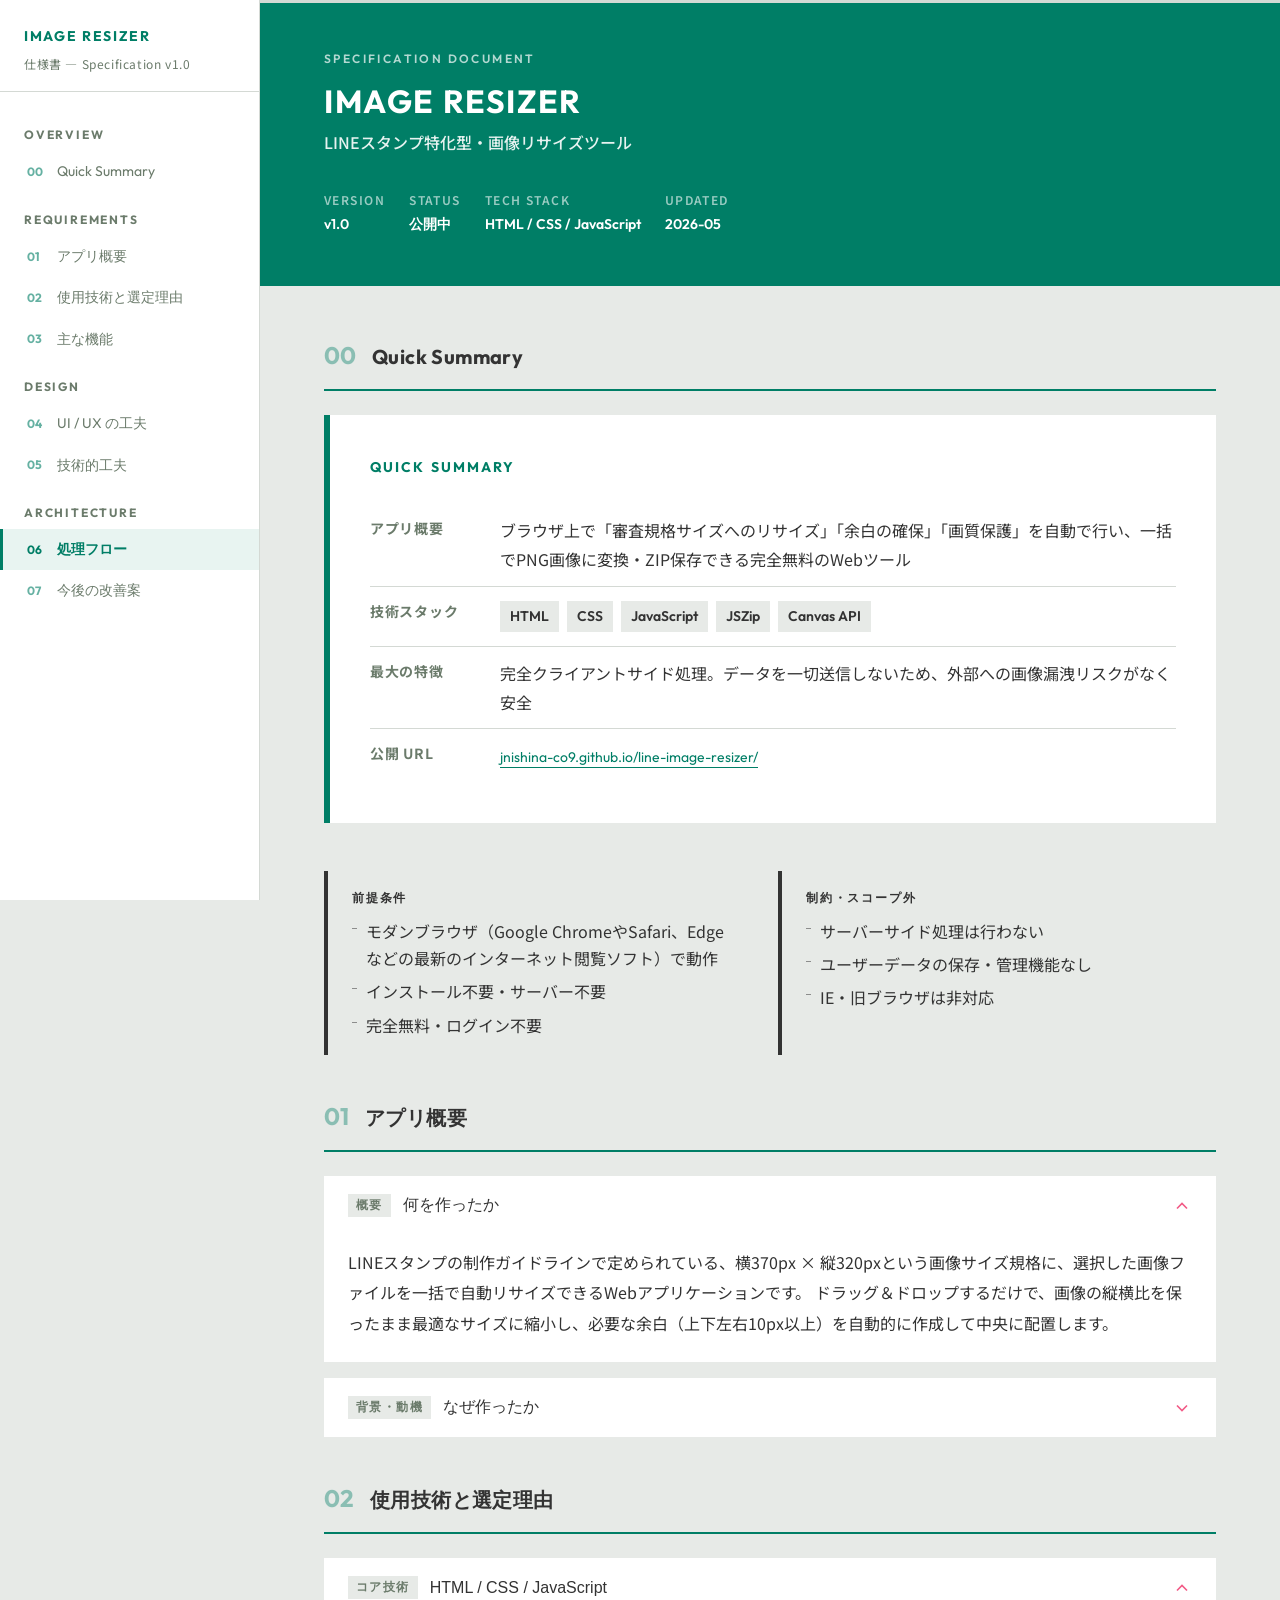
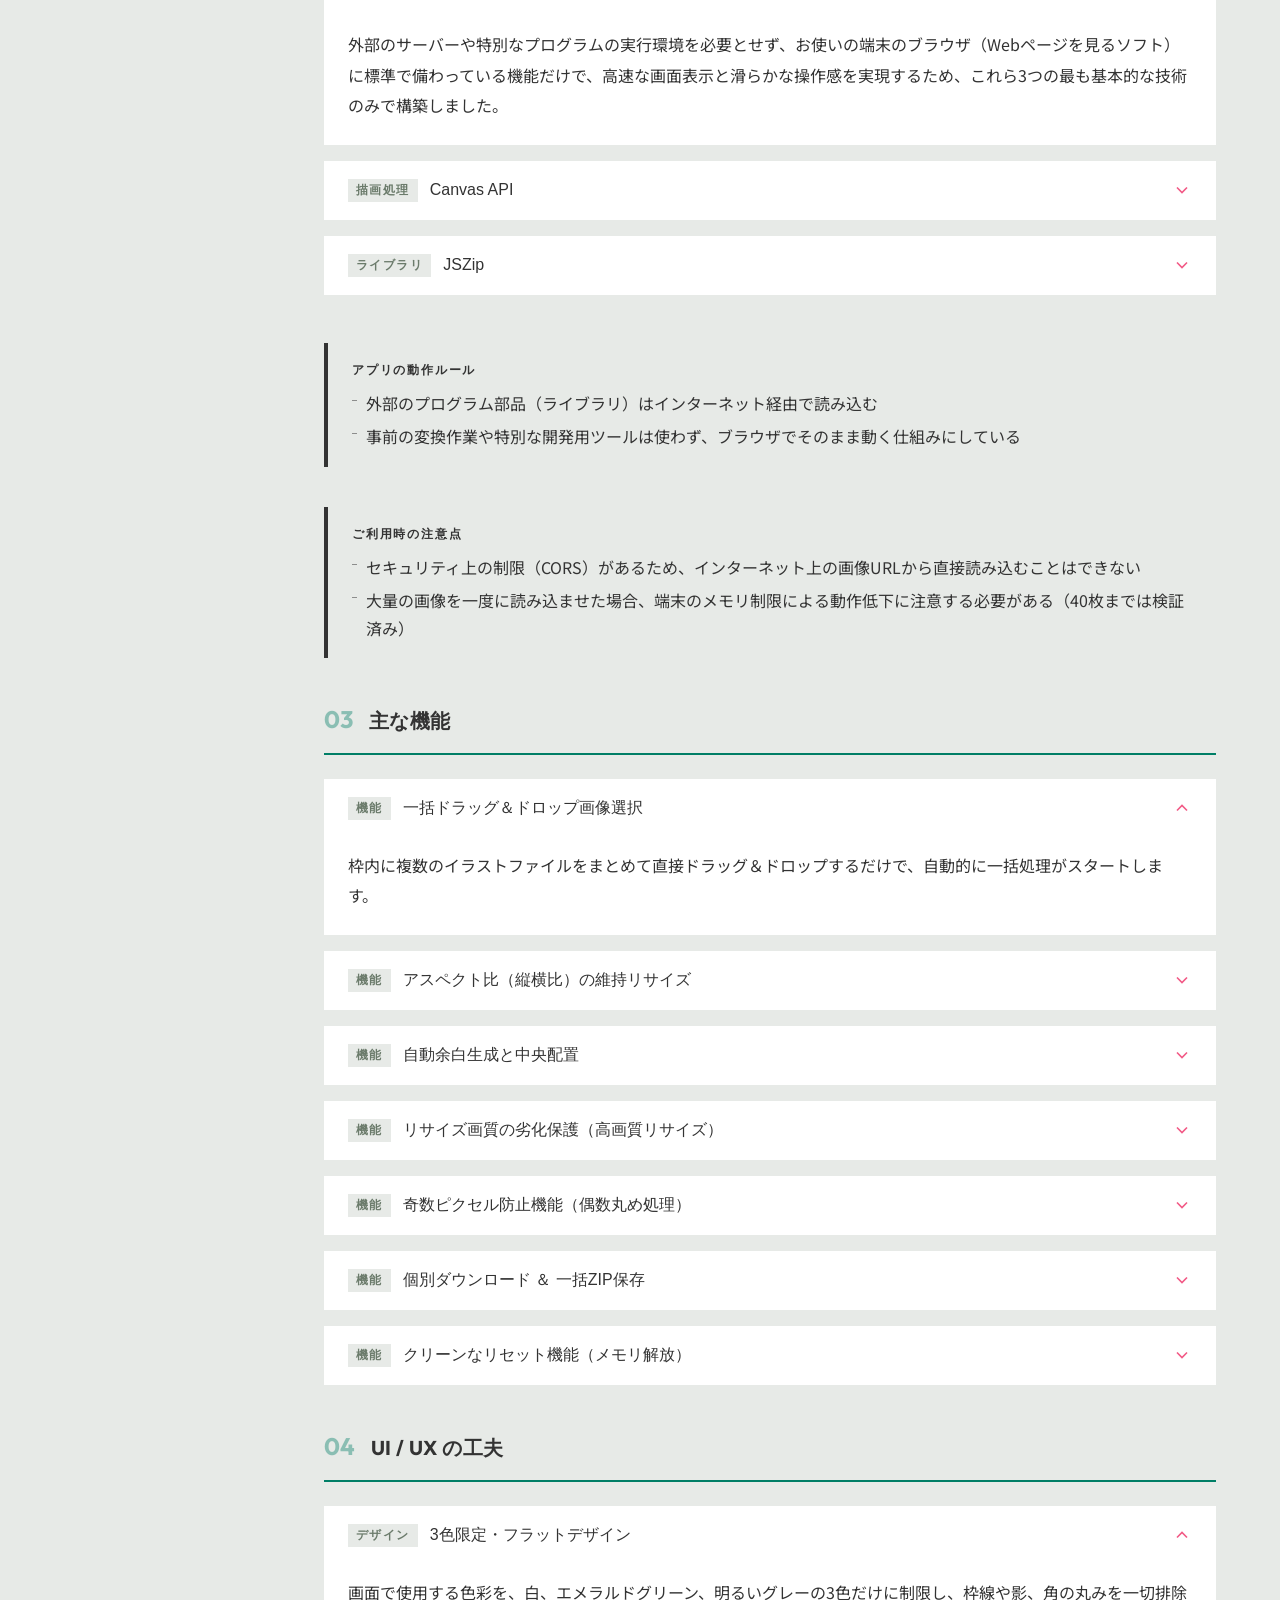
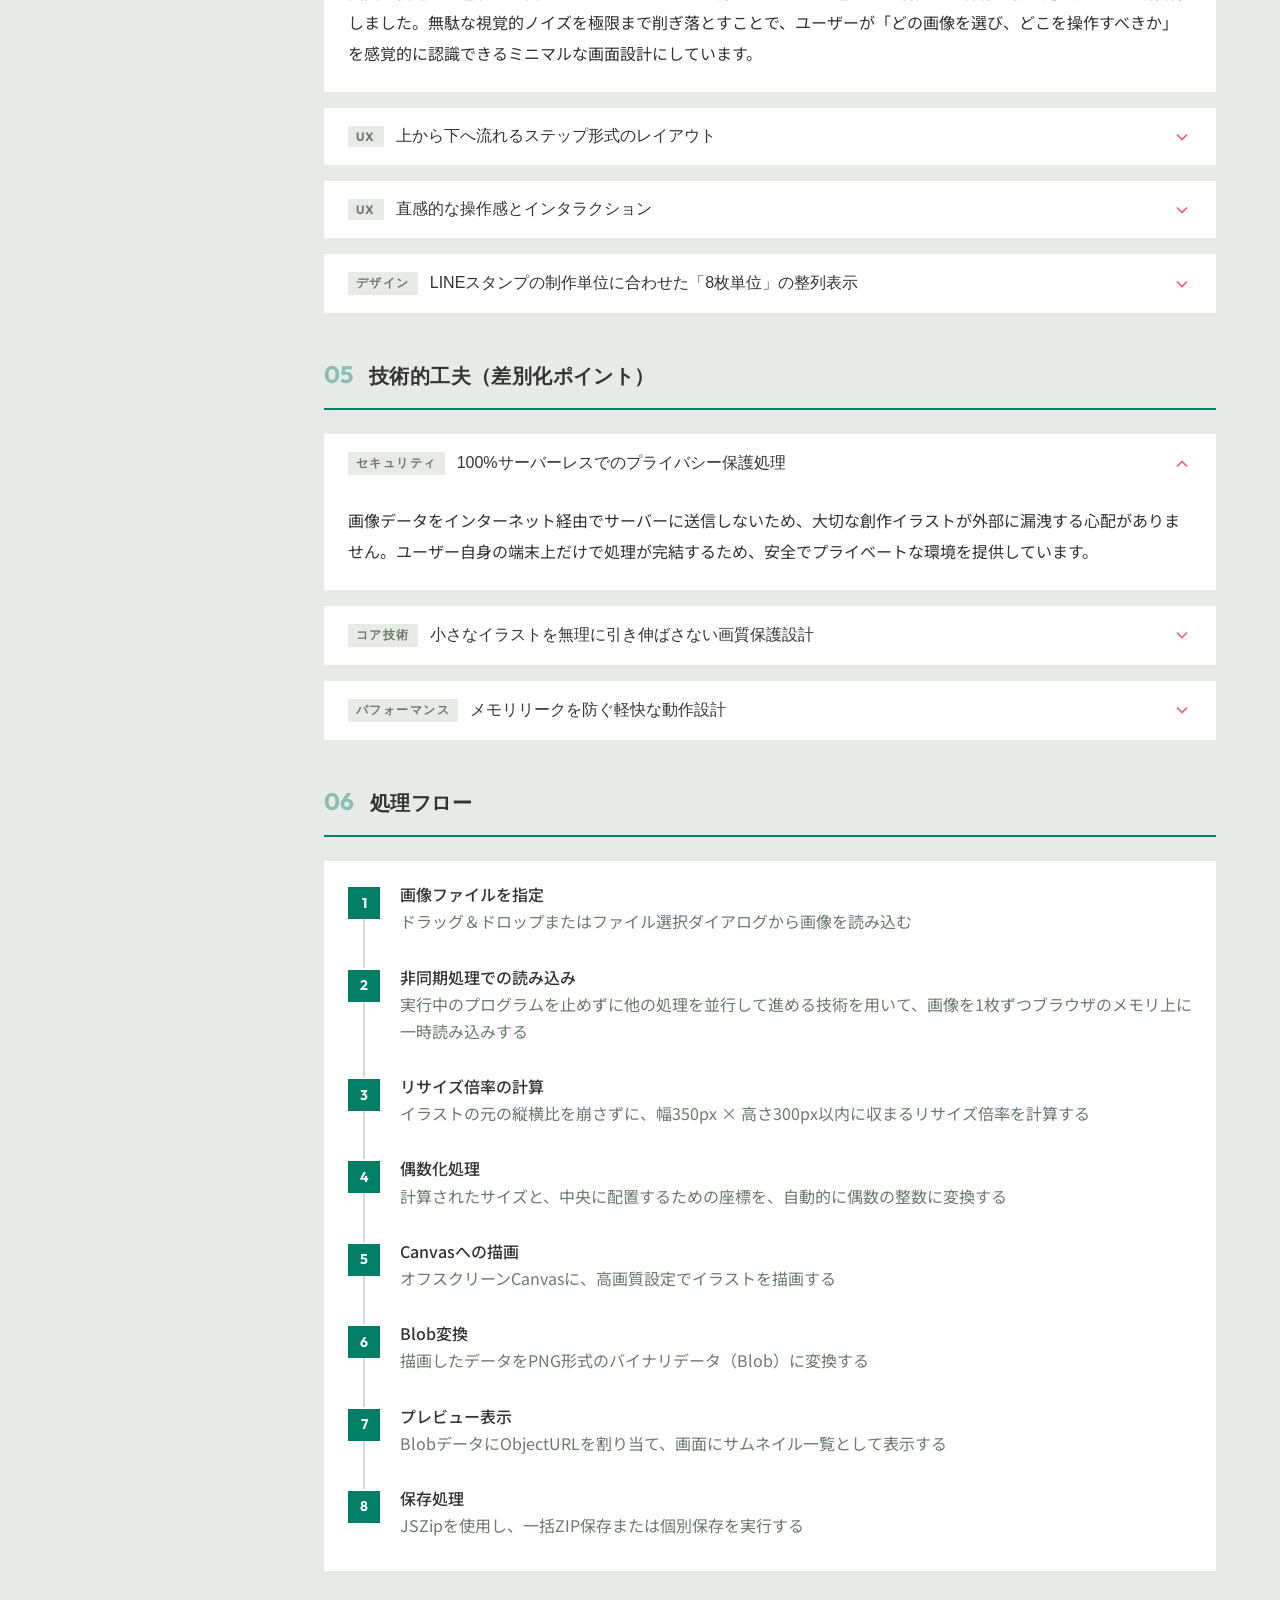
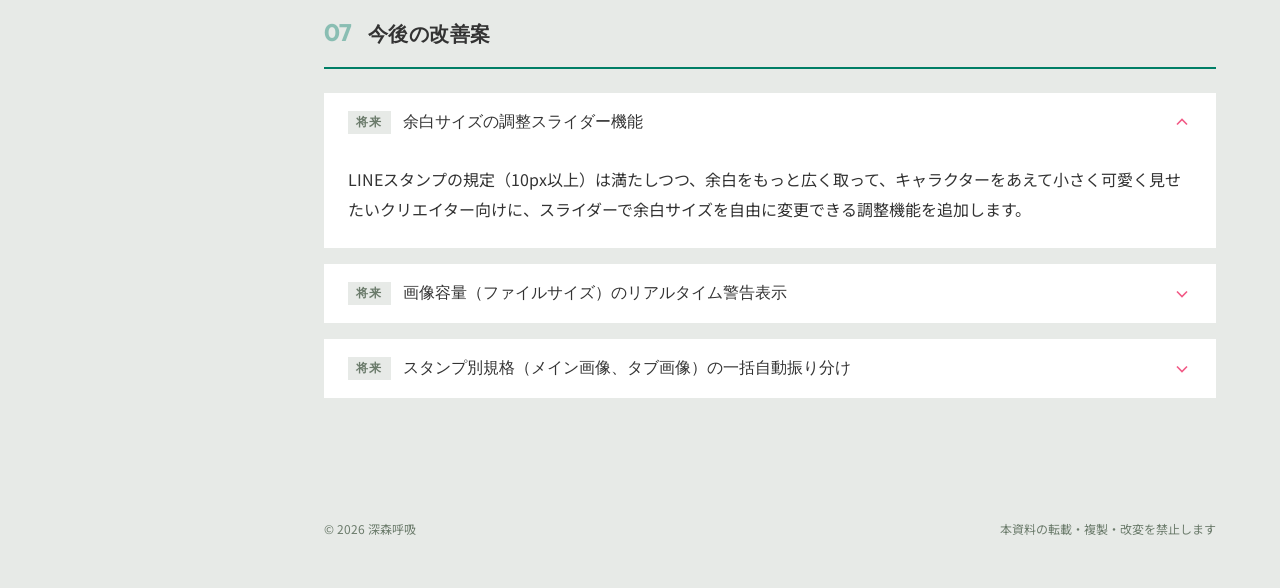
==== spec.html @ 2e07f4ae "spec.htmlを新規作成、.gitignoreを更新済み" ====
<!DOCTYPE html>
<html lang="ja">
<head>
<meta charset="UTF-8">
<meta name="viewport" content="width=device-width, initial-scale=1.0">
<title>IMAGE RESIZER — 仕様書</title>
<link rel="preconnect" href="https://fonts.googleapis.com">
<link rel="preconnect" href="https://fonts.gstatic.com" crossorigin>
<link href="https://fonts.googleapis.com/css2?family=Noto+Sans+JP:wght@400;500;700&family=Outfit:wght@400;600;700&display=swap" rel="stylesheet">
<style>
  /* =============================================
     RESET & BASE
  ============================================= */
  *, *::before, *::after { box-sizing: border-box; margin: 0; padding: 0; }

  :root {
    /* 4色パレット */
    --color-main:         #007E66;   /* メインカラー（ダークグリーン） */
    --color-base:         #FFFFFF;   /* ベースカラー（白） */
    --color-sub:          #E7EAE7;   /* サブカラー（ライトグレーグリーン）※ページ背景にも使用 */
    --color-accent:       #F25A86;   /* アクセントカラー（ピンク）※矢印などの差し色専用 */
    --color-text:         #333333;   /* テキストカラー */

    /* 派生色（4色から計算） */
    --color-text-sub:     #6B7B6B;   /* 補助テキスト */
    --color-border:       #D4D9D4;   /* ボーダー */
    --color-main-light:   #E8F4F1;   /* メインカラーの極薄（ホバー背景） */
    --color-accent-light: #FDEEF4;   /* アクセントカラーの極薄 */

    /* フォント（Google Fonts + システムフォントフォールバック） */
    --font-base:    'Noto Sans JP', 'Segoe UI', 'Hiragino Kaku Gothic ProN', 'Hiragino Sans', 'Yu Gothic', 'Meiryo', sans-serif;
    --font-accent:  'Outfit', 'Segoe UI', -apple-system, sans-serif;

    /* レイアウト */
    --sidebar-width: 260px;
  }

  html { scroll-behavior: smooth; }

  body {
    font-family: var(--font-base);
    font-size: 16px;
    line-height: 1.8;
    color: var(--color-text);
    background: var(--color-sub);
    min-height: 100vh;
  }

  /* =============================================
     LAYOUT SHELL
  ============================================= */
  .layout {
    display: flex;
    min-height: 100vh;
  }

  /* =============================================
     SIDEBAR
  ============================================= */
  .sidebar {
    position: fixed;
    top: 0;
    left: 0;
    width: var(--sidebar-width);
    height: 100vh;
    background: var(--color-base);
    display: flex;
    flex-direction: column;
    overflow: hidden;
    z-index: 100;
    border-right: 1px solid var(--color-border);
  }

  .sidebar__brand {
    padding: 24px 24px 16px;
    border-bottom: 1px solid var(--color-border);
    flex-shrink: 0;
  }

  .sidebar__app-name {
    font-family: var(--font-accent);
    font-size: 14px;
    font-weight: 700;
    letter-spacing: 0.12em;
    color: var(--color-main);
    text-transform: uppercase;
  }

  .sidebar__doc-type {
    font-size: 12px;
    color: var(--color-text-sub);
    letter-spacing: 0.05em;
    margin-top: 4px;
  }

  .sidebar__nav {
    flex: 1;
    overflow-y: auto;
    padding: 16px 0 24px;
  }

  .sidebar__nav::-webkit-scrollbar { width: 4px; }
  .sidebar__nav::-webkit-scrollbar-track { background: transparent; }
  .sidebar__nav::-webkit-scrollbar-thumb { background: var(--color-border); }

  .nav__section-label {
    font-family: var(--font-accent);
    font-size: 12px;
    font-weight: 700;
    letter-spacing: 0.15em;
    color: var(--color-text-sub);
    text-transform: uppercase;
    padding: 16px 24px 6px;
  }

  .nav__item {
    display: flex;
    align-items: center;
    gap: 10px;
    padding: 8px 24px;
    font-family: var(--font-accent);
    font-size: 14px;
    color: var(--color-text-sub);
    text-decoration: none;
    cursor: pointer;
    transition: background 0.15s, color 0.15s;
    border-left: 3px solid transparent;
  }

  .nav__item:hover {
    background: var(--color-sub);
    color: var(--color-text);
  }

  .nav__item.is-active {
    background: var(--color-main-light);
    color: var(--color-main);
    border-left-color: var(--color-main);
    font-weight: 700;
  }

  .nav__item-num {
    font-family: var(--font-accent);
    font-size: 12px;
    font-weight: 700;
    color: var(--color-main);
    opacity: 0.6;
    min-width: 20px;
  }

  .nav__item.is-active .nav__item-num { opacity: 1; }

  /* =============================================
     MAIN CONTENT
  ============================================= */
  .main {
    margin-left: var(--sidebar-width);
    flex: 1;
    min-width: 0;
  }

  /* =============================================
     PAGE HEADER
  ============================================= */
  .page-header {
    background: var(--color-main);
    padding: 48px 64px;
  }

  .page-header__eyebrow {
    font-family: var(--font-accent);
    font-size: 12px;
    font-weight: 600;
    letter-spacing: 0.2em;
    color: rgba(255,255,255,0.7);
    text-transform: uppercase;
    margin-bottom: 12px;
  }

  .page-header__title {
    font-family: var(--font-accent);
    font-size: 32px;
    font-weight: 700;
    color: var(--color-base);
    letter-spacing: 0.05em;
    line-height: 1.2;
  }

  .page-header__subtitle {
    font-size: 16px;
    color: rgba(255,255,255,0.9);
    margin-top: 8px;
    font-weight: 500;
  }

  .page-header__meta {
    display: flex;
    gap: 24px;
    margin-top: 32px;
    flex-wrap: wrap;
  }

  .meta-badge {
    display: flex;
    flex-direction: column;
    gap: 2px;
  }

  .meta-badge__label {
    font-size: 12px;
    letter-spacing: 0.12em;
    color: rgba(255,255,255,0.6);
    text-transform: uppercase;
    font-weight: 600;
  }

  .meta-badge__value {
    font-family: var(--font-accent);
    font-size: 14px;
    color: var(--color-base);
    font-weight: 600;
  }

  /* =============================================
     CONTENT AREA
  ============================================= */
  .content {
    padding: 48px 64px;
  }

  /* =============================================
     APP CARD (Section 0)
  ============================================= */
  .app-card {
    background: var(--color-base);
    padding: 40px;
    margin-bottom: 48px;
    border-left: 6px solid var(--color-main);
  }

  .app-card__title {
    font-family: var(--font-accent);
    font-size: 14px;
    font-weight: 700;
    letter-spacing: 0.15em;
    color: var(--color-main);
    text-transform: uppercase;
    margin-bottom: 24px;
  }

  .app-card__table {
    width: 100%;
    border-collapse: collapse;
  }

  .app-card__table tr {
    border-bottom: 1px solid var(--color-border);
  }

  .app-card__table tr:last-child { border-bottom: none; }

  .app-card__table th {
    font-size: 14px;
    font-weight: 700;
    color: var(--color-text-sub);
    letter-spacing: 0.05em;
    padding: 12px 16px 12px 0;
    text-align: left;
    white-space: nowrap;
    width: 130px;
    vertical-align: top;
  }

  .app-card__table td {
    font-size: 16px;
    color: var(--color-text);
    padding: 12px 0;
    vertical-align: top;
  }

  .tech-tag {
    display: inline-block;
    background: var(--color-sub);
    color: var(--color-text);
    font-size: 14px;
    padding: 3px 10px;
    font-family: var(--font-accent);
    font-weight: 600;
    margin: 2px 4px 2px 0;
  }

  .url-link {
    font-family: var(--font-accent);
    font-size: 14px;
    color: var(--color-main);
    text-decoration: none;
    border-bottom: 1px solid var(--color-main);
    padding-bottom: 1px;
  }

  /* =============================================
     SECTION
  ============================================= */
  .spec-section {
    margin-bottom: 40px;
    scroll-margin-top: 24px;
  }

  .section-header {
    display: flex;
    align-items: baseline;
    gap: 16px;
    margin-bottom: 24px;
    padding-bottom: 12px;
    border-bottom: 2px solid var(--color-main);
  }

  .section-num {
    font-family: var(--font-accent);
    font-size: 24px;
    font-weight: 700;
    color: var(--color-main);
    opacity: 0.4;
  }

  .section-title {
    font-family: var(--font-accent);
    font-size: 20px;
    font-weight: 700;
    color: var(--color-text);
    letter-spacing: 0.02em;
  }

  .section-body {
    display: flex;
    flex-direction: column;
    gap: 16px;
  }

  /* =============================================
     ACCORDION
  ============================================= */
  .accordion {
    background: var(--color-base);
    overflow: hidden;
  }

  .accordion__trigger {
    width: 100%;
    display: flex;
    align-items: center;
    justify-content: space-between;
    padding: 18px 24px;
    background: none;
    border: none;
    cursor: pointer;
    text-align: left;
    gap: 12px;
    transition: background 0.15s;
  }

  .accordion__trigger:hover { background: var(--color-main-light); }

  .accordion__trigger-left {
    display: flex;
    align-items: center;
    gap: 12px;
  }

  .accordion__tag {
    font-family: var(--font-accent);
    font-size: 12px;
    font-weight: 700;
    letter-spacing: 0.12em;
    text-transform: uppercase;
    padding: 3px 8px;
    white-space: nowrap;
    background: var(--color-sub);
    color: var(--color-text-sub);
  }

  .accordion__title {
    font-size: 16px;
    font-weight: 500;
    color: var(--color-text);
  }

  .accordion__icon {
    width: 20px;
    height: 20px;
    flex-shrink: 0;
    color: var(--color-accent);
    transition: transform 0.25s ease;
  }

  .accordion.is-open .accordion__icon { transform: rotate(180deg); }

  .accordion__body {
    display: none;
    padding: 12px 24px 24px;
    animation: fadeIn 0.2s ease;
  }

  .accordion.is-open .accordion__body { display: block; }

  @keyframes fadeIn {
    from { opacity: 0; transform: translateY(-4px); }
    to   { opacity: 1; transform: translateY(0); }
  }

  .accordion__body p {
    font-size: 16px;
    line-height: 1.9;
    color: var(--color-text);
    margin-bottom: 12px;
  }

  .accordion__body p:last-child { margin-bottom: 0; }

  /* =============================================
     SPEC BLOCKS (前提・制約・決定理由)
  ============================================= */
  .block-grid {
    display: grid;
    grid-template-columns: 1fr 1fr;
    gap: 16px;
  }

  .spec-block {
    padding: 16px 24px;
    background: transparent;
    border-left: 4px solid var(--color-text);
  }

  /* アコーディオンの直後に配置される縦線ブロックに上部余白を追加 */
  .accordion + .spec-block,
  .accordion + .block-grid {
    margin-top: 32px;
  }

  .spec-block__label {
    font-family: var(--font-accent);
    font-size: 12px;
    font-weight: 700;
    letter-spacing: 0.15em;
    text-transform: uppercase;
    margin-bottom: 10px;
    color: var(--color-text);
  }

  .spec-block ul {
    list-style: none;
    display: flex;
    flex-direction: column;
    gap: 6px;
  }

  .spec-block li {
    font-size: 16px;
    line-height: 1.7;
    color: var(--color-text);
    padding-left: 14px;
    position: relative;
  }

  .spec-block li::before {
    content: '';
    position: absolute;
    left: 0;
    top: 10px;
    width: 5px;
    height: 1px;
    background: currentColor;
    opacity: 0.5;
  }

  /* =============================================
     FLOW DIAGRAM
  ============================================= */
  .flow {
    display: flex;
    flex-direction: column;
    gap: 0;
    background: var(--color-base);
    padding: 24px 24px 32px;
  }

  .flow-step {
    display: flex;
    align-items: flex-start;
    gap: 20px;
  }

  .flow-step__left {
    display: flex;
    flex-direction: column;
    align-items: center;
    flex-shrink: 0;
    align-self: stretch;
  }

  .flow-step__num {
    width: 32px;
    height: 32px;
    background: var(--color-main);
    color: var(--color-base);
    font-family: var(--font-accent);
    font-size: 14px;
    font-weight: 700;
    display: flex;
    align-items: center;
    justify-content: center;
    flex-shrink: 0;
    margin-top: 2px;
  }

  .flow-step__line {
    width: 2px;
    flex: 1;
    min-height: 32px;
    background: var(--color-border);
    margin: 0 auto;
  }

  .flow-step:last-child .flow-step__line { display: none; }

  .flow-step__content {
    padding-top: 0;
    padding-bottom: 32px;
  }

  .flow-step:last-child .flow-step__content { padding-bottom: 0; }

  .flow-step__title {
    font-size: 16px;
    font-weight: 500;
    color: var(--color-text);
    margin-bottom: 4px;
    line-height: 1.2;
  }

  .flow-step__desc {
    font-size: 16px;
    color: var(--color-text-sub);
    line-height: 1.7;
  }

  /* =============================================
     PAGE FOOTER
  ============================================= */
  .page-footer {
    padding: 32px 64px 48px;
    display: flex;
    justify-content: space-between;
    align-items: center;
    font-size: 12px;
    color: var(--color-text-sub);
  }

  /* =============================================
     PROGRESS BAR
  ============================================= */
  .reading-progress {
    position: fixed;
    top: 0;
    left: var(--sidebar-width);
    right: 0;
    height: 3px;
    background: var(--color-border);
    z-index: 200;
  }

  .reading-progress__bar {
    height: 100%;
    background: var(--color-main);
    width: 0%;
    transition: width 0.1s linear;
  }

  /* =============================================
     RESPONSIVE — デスクトップファースト 4段階
  ============================================= */

  /* XL: 大画面（1440px 以上） */
  @media (min-width: 1440px) {
    :root { --sidebar-width: 280px; }
    .content { padding: 56px 80px; }
    .page-header { padding: 56px 80px; }
    .page-footer { padding: 24px 80px; }
  }

  /* M: タブレット（768–1023px） */
  @media (max-width: 1023px) {
    :root { --sidebar-width: 220px; }
    .content { padding: 32px 40px; }
    .page-header { padding: 40px; }
    .page-footer { padding: 20px 40px; }
    .block-grid { grid-template-columns: 1fr; }
  }

  /* S: スマホ（767px 以下） */
  @media (max-width: 767px) {
    .sidebar {
      transform: translateX(-100%);
      transition: transform 0.3s ease;
    }
    .sidebar.is-open { transform: translateX(0); }

    .main { margin-left: 0; }
    .page-footer {
      padding: 16px 20px 24px;
      flex-direction: column;
      gap: 4px;
      text-align: center;
      font-size: 11px;
    }
    .reading-progress { left: 0; }
    .page-header { padding: 56px 20px 32px; }
    .page-header__title { font-size: 24px; }
    .section-title { font-size: 16px; }
    .section-num { font-size: 18px; }
    .accordion__title, .flow-step__title { font-size: 14px; }
    .accordion__body p, .spec-block li, .flow-step__desc, .app-card__table td { font-size: 14px; }
    .nav__item, .app-card__table th, .meta-badge__value, .tech-tag, .url-link, .flow-step__num { font-size: 13px; }
    .sidebar__doc-type, .nav__section-label, .nav__item-num, .meta-badge__label, .accordion__tag, .spec-block__label { font-size: 11px; }
    .content { padding: 24px 20px; }
    .block-grid { grid-template-columns: 1fr; }

    /* メニューボタン（右上固定） */
    .menu-toggle {
      display: flex;
      position: fixed;
      top: 16px;
      right: 16px;
      width: 44px;
      height: 44px;
      background: var(--color-main);
      color: #fff;
      align-items: center;
      justify-content: center;
      cursor: pointer;
      z-index: 300;
      border: none;
      border-radius: 0;
    }

    /* トップへ戻るボタン（右下固定） */
    .scroll-top-btn {
      display: flex;
    }

    /* オーバーレイ */
    .overlay {
      display: none;
      position: fixed;
      inset: 0;
      background: rgba(0,0,0,0.4);
      z-index: 99;
    }
    .overlay.is-active { display: block; }
  }

  /* =============================================
     SCROLL TO TOP BUTTON
  ============================================= */
  .scroll-top-btn {
    display: none;
    position: fixed;
    bottom: 24px;
    right: 16px;
    width: 44px;
    height: 44px;
    background: var(--color-text);
    color: #fff;
    align-items: center;
    justify-content: center;
    cursor: pointer;
    z-index: 200;
    border: none;
    opacity: 0;
    transition: opacity 0.3s ease;
  }

  .scroll-top-btn.is-visible { opacity: 1; }

  /* =============================================
     PRINT
  ============================================= */
  @media print {
    .sidebar, .reading-progress, .menu-toggle, .scroll-top-btn { display: none !important; }
    .main { margin-left: 0; }
    .accordion__body { display: block !important; }
    .accordion__icon { display: none; }
    .page-header { background: none; padding: 0 0 24px; border-bottom: 2px solid #000; }
    .page-header__title, .page-header__subtitle { color: #000; }
    .page-header__eyebrow, .meta-badge__label { color: #666; }
    .meta-badge__value { color: #000; }
  }
</style>
</head>
<body>

<!-- 読書進捗バー -->
<div class="reading-progress" role="progressbar" aria-label="読書進捗">
  <div class="reading-progress__bar" id="progressBar"></div>
</div>

<!-- モバイルオーバーレイ -->
<div class="overlay" id="overlay"></div>

<!-- メニューボタン（SP時・右上固定） -->
<button class="menu-toggle" id="menuToggle" aria-label="目次を開く" style="display:none;">
  <svg width="18" height="18" viewBox="0 0 24 24" fill="none" stroke="currentColor" stroke-width="2.5"><line x1="3" y1="6" x2="21" y2="6"/><line x1="3" y1="12" x2="21" y2="12"/><line x1="3" y1="18" x2="21" y2="18"/></svg>
</button>

<!-- トップへ戻るボタン（SP時・右下固定） -->
<button class="scroll-top-btn" id="scrollTopBtn" aria-label="ページ先頭に戻る">
  <svg width="18" height="18" viewBox="0 0 24 24" fill="none" stroke="currentColor" stroke-width="2.5"><polyline points="18 15 12 9 6 15"/></svg>
</button>

<div class="layout">

  <!-- ======= SIDEBAR ======= -->
  <aside class="sidebar" id="sidebar" role="navigation" aria-label="目次">
    <div class="sidebar__brand">
      <div class="sidebar__app-name">IMAGE RESIZER</div>
      <div class="sidebar__doc-type">仕様書 — Specification v1.0</div>
    </div>

    <nav class="sidebar__nav">
      <div class="nav__section-label">Overview</div>
      <a class="nav__item" href="#sec-0" id="nav-0">
        <span class="nav__item-num">00</span>Quick Summary
      </a>

      <div class="nav__section-label">Requirements</div>
      <a class="nav__item" href="#sec-1" id="nav-1">
        <span class="nav__item-num">01</span>アプリ概要
      </a>
      <a class="nav__item" href="#sec-2" id="nav-2">
        <span class="nav__item-num">02</span>使用技術と選定理由
      </a>
      <a class="nav__item" href="#sec-3" id="nav-3">
        <span class="nav__item-num">03</span>主な機能
      </a>

      <div class="nav__section-label">Design</div>
      <a class="nav__item" href="#sec-4" id="nav-4">
        <span class="nav__item-num">04</span>UI / UX の工夫
      </a>
      <a class="nav__item" href="#sec-5" id="nav-5">
        <span class="nav__item-num">05</span>技術的工夫
      </a>

      <div class="nav__section-label">Architecture</div>
      <a class="nav__item" href="#sec-6" id="nav-6">
        <span class="nav__item-num">06</span>処理フロー
      </a>
      <a class="nav__item" href="#sec-7" id="nav-7">
        <span class="nav__item-num">07</span>今後の改善案
      </a>
    </nav>
  </aside>

  <!-- ======= MAIN ======= -->
  <div class="main">

    <!-- PAGE HEADER -->
    <header class="page-header">
      <div class="page-header__eyebrow">Specification Document</div>
      <h1 class="page-header__title">IMAGE RESIZER</h1>
      <div class="page-header__subtitle">LINEスタンプ特化型・画像リサイズツール</div>
      <div class="page-header__meta">
        <div class="meta-badge">
          <span class="meta-badge__label">Version</span>
          <span class="meta-badge__value">v1.0</span>
        </div>
        <div class="meta-badge">
          <span class="meta-badge__label">Status</span>
          <span class="meta-badge__value">公開中</span>
        </div>
        <div class="meta-badge">
          <span class="meta-badge__label">Tech Stack</span>
          <span class="meta-badge__value">HTML / CSS / JavaScript</span>
        </div>
        <div class="meta-badge">
          <span class="meta-badge__label">Updated</span>
          <span class="meta-badge__value">2026-05</span>
        </div>
      </div>
    </header>

    <!-- CONTENT -->
    <main class="content">

      <!-- ================================
           SECTION 0: アプリカード
      ================================ -->
      <section class="spec-section" id="sec-0" aria-labelledby="title-0">
        <div class="section-header">
          <span class="section-num">00</span>
          <h2 class="section-title" id="title-0">Quick Summary</h2>
        </div>

        <div class="app-card">
          <div class="app-card__title">Quick Summary</div>
          <table class="app-card__table">
            <tbody>
              <tr>
                <th>アプリ概要</th>
                <td>ブラウザ上で「審査規格サイズへのリサイズ」「余白の確保」「画質保護」を自動で行い、一括でPNG画像に変換・ZIP保存できる完全無料のWebツール</td>
              </tr>
              <tr>
                <th>技術スタック</th>
                <td>
                  <span class="tech-tag">HTML</span>
                  <span class="tech-tag">CSS</span>
                  <span class="tech-tag">JavaScript</span>
                  <span class="tech-tag">JSZip</span>
                  <span class="tech-tag">Canvas API</span>
                </td>
              </tr>
              <tr>
                <th>最大の特徴</th>
                <td>完全クライアントサイド処理。データを一切送信しないため、外部への画像漏洩リスクがなく安全</td>
              </tr>
              <tr>
                <th>公開 URL</th>
                <td>
                  <a class="url-link" href="https://jnishina-co9.github.io/line-image-resizer/" target="_blank" rel="noopener">
                    jnishina-co9.github.io/line-image-resizer/
                  </a>
                </td>
              </tr>
            </tbody>
          </table>
        </div>

        <!-- 前提・制約ブロック -->
        <div class="block-grid">
          <div class="spec-block spec-block--premise">
            <div class="spec-block__label">前提条件</div>
            <ul>
              <li>モダンブラウザ（Google ChromeやSafari、Edgeなどの最新のインターネット閲覧ソフト）で動作</li>
              <li>インストール不要・サーバー不要</li>
              <li>完全無料・ログイン不要</li>
            </ul>
          </div>
          <div class="spec-block spec-block--constraint">
            <div class="spec-block__label">制約・スコープ外</div>
            <ul>
              <li>サーバーサイド処理は行わない</li>
              <li>ユーザーデータの保存・管理機能なし</li>
              <li>IE・旧ブラウザは非対応</li>
            </ul>
          </div>
        </div>
      </section>

      <!-- ================================
           SECTION 1: アプリ概要
      ================================ -->
      <section class="spec-section" id="sec-1" aria-labelledby="title-1">
        <div class="section-header">
          <span class="section-num">01</span>
          <h2 class="section-title" id="title-1">アプリ概要</h2>
        </div>
        <div class="section-body">

          <div class="accordion is-open" id="acc-1-1">
            <button class="accordion__trigger" aria-expanded="true" aria-controls="body-1-1">
              <div class="accordion__trigger-left">
                <span class="accordion__tag accordion__tag--feature">概要</span>
                <span class="accordion__title">何を作ったか</span>
              </div>
              <svg class="accordion__icon" viewBox="0 0 24 24" fill="none" stroke="currentColor" stroke-width="2"><polyline points="6 9 12 15 18 9"/></svg>
            </button>
            <div class="accordion__body" id="body-1-1">
              <p>LINEスタンプの制作ガイドラインで定められている、横370px × 縦320pxという画像サイズ規格に、選択した画像ファイルを一括で自動リサイズできるWebアプリケーションです。 ドラッグ＆ドロップするだけで、画像の縦横比を保ったまま最適なサイズに縮小し、必要な余白（上下左右10px以上）を自動的に作成して中央に配置します。</p>
            </div>
          </div>

          <div class="accordion" id="acc-1-2">
            <button class="accordion__trigger" aria-expanded="false" aria-controls="body-1-2">
              <div class="accordion__trigger-left">
                <span class="accordion__tag accordion__tag--rationale">背景・動機</span>
                <span class="accordion__title">なぜ作ったか</span>
              </div>
              <svg class="accordion__icon" viewBox="0 0 24 24" fill="none" stroke="currentColor" stroke-width="2"><polyline points="6 9 12 15 18 9"/></svg>
            </button>
            <div class="accordion__body" id="body-1-2">
              <p><strong>背景：</strong> LINEスタンプを制作・販売する際には、「サイズは横370px × 縦320pxであること」「イラストの周囲に10px以上の余白があること」「縦横のピクセル数値が偶数であること」など、非常に細かく厳しい画像規格をクリアする必要があります。</p>
              <p><strong>課題：</strong> 専用の画像編集ソフト（PhotoshopやIllustratorなど）を持たない初心者クリエイターや、タブレット等の簡易アプリで描いている人にとって、この規格合わせは非常にハードルが高く、リジェクト（LINE事務局による審査落ち・不合格）の最も多い原因となっています。</p>
              <p><strong>解決策：</strong> 手持ちのイラストファイルをブラウザに入れるだけで、一瞬で審査基準を満たす形に整えてくれる、最も手軽で安全なツールを目指し、本アプリを制作しました。</p>
            </div>
          </div>


        </div>
      </section>

      <!-- ================================
           SECTION 2: 使用技術と選定理由
      ================================ -->
      <section class="spec-section" id="sec-2" aria-labelledby="title-2">
        <div class="section-header">
          <span class="section-num">02</span>
          <h2 class="section-title" id="title-2">使用技術と選定理由</h2>
        </div>
        <div class="section-body">

          <div class="accordion is-open" id="acc-2-1">
            <button class="accordion__trigger" aria-expanded="true" aria-controls="body-2-1">
              <div class="accordion__trigger-left">
                <span class="accordion__tag accordion__tag--tech">コア技術</span>
                <span class="accordion__title">HTML / CSS / JavaScript</span>
              </div>
              <svg class="accordion__icon" viewBox="0 0 24 24" fill="none" stroke="currentColor" stroke-width="2"><polyline points="6 9 12 15 18 9"/></svg>
            </button>
            <div class="accordion__body" id="body-2-1">
              <p>外部のサーバーや特別なプログラムの実行環境を必要とせず、お使いの端末のブラウザ（Webページを見るソフト）に標準で備わっている機能だけで、高速な画面表示と滑らかな操作感を実現するため、これら3つの最も基本的な技術のみで構築しました。</p>
            </div>
          </div>

          <div class="accordion" id="acc-2-2">
            <button class="accordion__trigger" aria-expanded="false" aria-controls="body-2-2">
              <div class="accordion__trigger-left">
                <span class="accordion__tag accordion__tag--tech">描画処理</span>
                <span class="accordion__title">Canvas API</span>
              </div>
              <svg class="accordion__icon" viewBox="0 0 24 24" fill="none" stroke="currentColor" stroke-width="2"><polyline points="6 9 12 15 18 9"/></svg>
            </button>
            <div class="accordion__body" id="body-2-2">
              <p>ブラウザ上で直接イラストを描画したり、大きさを変更したりするためのブラウザ標準の画像加工機能です。これを使うことで、ユーザーの画像を一度外部のサーバーへ送信することなく、すべて手元のブラウザ内だけで超高速かつ安全に画像のリサイズと余白の合成が行えます。</p>
            </div>
          </div>

          <div class="accordion" id="acc-2-3">
            <button class="accordion__trigger" aria-expanded="false" aria-controls="body-2-3">
              <div class="accordion__trigger-left">
                <span class="accordion__tag accordion__tag--tech">ライブラリ</span>
                <span class="accordion__title">JSZip</span>
              </div>
              <svg class="accordion__icon" viewBox="0 0 24 24" fill="none" stroke="currentColor" stroke-width="2"><polyline points="6 9 12 15 18 9"/></svg>
            </button>
            <div class="accordion__body" id="body-2-3">
              <p>ブラウザのプログラム上で、複数のファイルを自動的にZIPファイルとして圧縮してダウンロードさせるための軽量ライブラリ（外部のプログラム部品）です。LINEスタンプは最大40個（1セット）の画像を一度に申請するため、1つずつ手動で保存する手間を解消し、ワンクリックでまとめられるUX（ユーザーがアプリから得る心地よい使用体験）を実現するために導入しました。</p>
            </div>
          </div>

            <div class="spec-block spec-block--premise">
              <div class="spec-block__label">アプリの動作ルール</div>
              <ul>
                <li>外部のプログラム部品（ライブラリ）はインターネット経由で読み込む</li>
                <li>事前の変換作業や特別な開発用ツールは使わず、ブラウザでそのまま動く仕組みにしている</li>
              </ul>
            </div>
            <div class="spec-block spec-block--constraint" style="margin-top: 24px;">
              <div class="spec-block__label">ご利用時の注意点</div>
              <ul>
                <li>セキュリティ上の制限（CORS）があるため、インターネット上の画像URLから直接読み込むことはできない</li>
                <li>大量の画像を一度に読み込ませた場合、端末のメモリ制限による動作低下に注意する必要がある（40枚までは検証済み）</li>
              </ul>
            </div>
        </div>
      </section>

      <!-- ================================
           SECTION 3: 主な機能
      ================================ -->
      <section class="spec-section" id="sec-3" aria-labelledby="title-3">
        <div class="section-header">
          <span class="section-num">03</span>
          <h2 class="section-title" id="title-3">主な機能</h2>
        </div>
        <div class="section-body">

          <div class="accordion is-open" id="acc-3-1">
            <button class="accordion__trigger" aria-expanded="true" aria-controls="body-3-1">
              <div class="accordion__trigger-left">
                <span class="accordion__tag accordion__tag--feature">機能</span>
                <span class="accordion__title">一括ドラッグ＆ドロップ画像選択</span>
              </div>
              <svg class="accordion__icon" viewBox="0 0 24 24" fill="none" stroke="currentColor" stroke-width="2"><polyline points="6 9 12 15 18 9"/></svg>
            </button>
            <div class="accordion__body" id="body-3-1">
              <p>枠内に複数のイラストファイルをまとめて直接ドラッグ＆ドロップするだけで、自動的に一括処理がスタートします。</p>
            </div>
          </div>

          <div class="accordion" id="acc-3-2">
            <button class="accordion__trigger" aria-expanded="false" aria-controls="body-3-2">
              <div class="accordion__trigger-left">
                <span class="accordion__tag accordion__tag--feature">機能</span>
                <span class="accordion__title">アスペクト比（縦横比）の維持リサイズ</span>
              </div>
              <svg class="accordion__icon" viewBox="0 0 24 24" fill="none" stroke="currentColor" stroke-width="2"><polyline points="6 9 12 15 18 9"/></svg>
            </button>
            <div class="accordion__body" id="body-3-2">
              <p>元の画像がどのような形状（正方形、長方形など）であっても、縦横の比率を崩さず綺麗な形のまま自動的に縮小します。</p>
            </div>
          </div>

          <div class="accordion" id="acc-3-3">
            <button class="accordion__trigger" aria-expanded="false" aria-controls="body-3-3">
              <div class="accordion__trigger-left">
                <span class="accordion__tag accordion__tag--feature">機能</span>
                <span class="accordion__title">自動余白生成と中央配置</span>
              </div>
              <svg class="accordion__icon" viewBox="0 0 24 24" fill="none" stroke="currentColor" stroke-width="2"><polyline points="6 9 12 15 18 9"/></svg>
            </button>
            <div class="accordion__body" id="body-3-3">
              <p>LINEスタンプの審査基準である「10px以上の余白」を必ず確保するために、最大描画サイズを「350px × 300px」に制限し、370px × 320pxのキャンバスの中心にぴったり自動配置します。</p>
            </div>
          </div>

          <div class="accordion" id="acc-3-4">
            <button class="accordion__trigger" aria-expanded="false" aria-controls="body-3-4">
              <div class="accordion__trigger-left">
                <span class="accordion__tag accordion__tag--feature">機能</span>
                <span class="accordion__title">リサイズ画質の劣化保護（高画質リサイズ）</span>
              </div>
              <svg class="accordion__icon" viewBox="0 0 24 24" fill="none" stroke="currentColor" stroke-width="2"><polyline points="6 9 12 15 18 9"/></svg>
            </button>
            <div class="accordion__body" id="body-3-4">
              <p>ブラウザの描画設定には、画像を縮小する際にギザギザやぼやけを抑えて高画質に補正する設定を適用し、解像度が下がってもイラストの線画をきれいに保ちます。</p>
            </div>
          </div>

          <div class="accordion" id="acc-3-5">
            <button class="accordion__trigger" aria-expanded="false" aria-controls="body-3-5">
              <div class="accordion__trigger-left">
                <span class="accordion__tag accordion__tag--feature">機能</span>
                <span class="accordion__title">奇数ピクセル防止機能（偶数丸め処理）</span>
              </div>
              <svg class="accordion__icon" viewBox="0 0 24 24" fill="none" stroke="currentColor" stroke-width="2"><polyline points="6 9 12 15 18 9"/></svg>
            </button>
            <div class="accordion__body" id="body-3-5">
              <p>計算上のリサイズ後のサイズや、描画する位置の座標に小数や奇数が生じた場合、自動的にそれを「偶数の整数」に切り捨てる自作の調整ロジックを搭載し、偶数ルールによる審査落ち（リジェクト）を先回りして防ぎます。</p>
            </div>
          </div>

          <div class="accordion" id="acc-3-6">
            <button class="accordion__trigger" aria-expanded="false" aria-controls="body-3-6">
              <div class="accordion__trigger-left">
                <span class="accordion__tag accordion__tag--feature">機能</span>
                <span class="accordion__title">個別ダウンロード ＆ 一括ZIP保存</span>
              </div>
              <svg class="accordion__icon" viewBox="0 0 24 24" fill="none" stroke="currentColor" stroke-width="2"><polyline points="6 9 12 15 18 9"/></svg>
            </button>
            <div class="accordion__body" id="body-3-6">
              <p>変換後の画像を1枚ずつ確認して個別にダウンロードできるほか、すべての画像をワンクリックでZIPフォルダにまとめて保存できるダウンロードボタンを用意しています。</p>
            </div>
          </div>

          <div class="accordion" id="acc-3-7">
            <button class="accordion__trigger" aria-expanded="false" aria-controls="body-3-7">
              <div class="accordion__trigger-left">
                <span class="accordion__tag accordion__tag--feature">機能</span>
                <span class="accordion__title">クリーンなリセット機能（メモリ解放）</span>
              </div>
              <svg class="accordion__icon" viewBox="0 0 24 24" fill="none" stroke="currentColor" stroke-width="2"><polyline points="6 9 12 15 18 9"/></svg>
            </button>
            <div class="accordion__body" id="body-3-7">
              <p>リセットボタンを押すことで、画面上の画像表示を消去し、データを完全に破棄する関数を実行してブラウザの動作が重くなるのを防ぎます。同時に、画面の最上部へ自動スクロールし、次の作業に即座に移れるようにしています。</p>
            </div>
          </div>

        </div>
      </section>

      <!-- ================================
           SECTION 4: UI / UX の工夫
      ================================ -->
      <section class="spec-section" id="sec-4" aria-labelledby="title-4">
        <div class="section-header">
          <span class="section-num">04</span>
          <h2 class="section-title" id="title-4">UI / UX の工夫</h2>
        </div>
        <div class="section-body">

          <div class="accordion is-open" id="acc-4-1">
            <button class="accordion__trigger" aria-expanded="true" aria-controls="body-4-1">
              <div class="accordion__trigger-left">
                <span class="accordion__tag accordion__tag--design">デザイン</span>
                <span class="accordion__title">3色限定・フラットデザイン</span>
              </div>
              <svg class="accordion__icon" viewBox="0 0 24 24" fill="none" stroke="currentColor" stroke-width="2"><polyline points="6 9 12 15 18 9"/></svg>
            </button>
            <div class="accordion__body" id="body-4-1">
              <p>画面で使用する色彩を、白、エメラルドグリーン、明るいグレーの3色だけに制限し、枠線や影、角の丸みを一切排除しました。無駄な視覚的ノイズを極限まで削ぎ落とすことで、ユーザーが「どの画像を選び、どこを操作すべきか」を感覚的に認識できるミニマルな画面設計にしています。</p>
            </div>
          </div>

          <div class="accordion" id="acc-4-2">
            <button class="accordion__trigger" aria-expanded="false" aria-controls="body-4-2">
              <div class="accordion__trigger-left">
                <span class="accordion__tag accordion__tag--design">UX</span>
                <span class="accordion__title">上から下へ流れるステップ形式のレイアウト</span>
              </div>
              <svg class="accordion__icon" viewBox="0 0 24 24" fill="none" stroke="currentColor" stroke-width="2"><polyline points="6 9 12 15 18 9"/></svg>
            </button>
            <div class="accordion__body" id="body-4-2">
              <p>画面構成を「1. 画像を選択（入力エリア）」と「2. 変換結果（出力エリア）」の2つのカード状の面に整理して縦に配置しました。ユーザーが上から順に操作するだけで迷わず目的を達成できるよう設計しています。</p>
            </div>
          </div>

          <div class="accordion" id="acc-4-3">
            <button class="accordion__trigger" aria-expanded="false" aria-controls="body-4-3">
              <div class="accordion__trigger-left">
                <span class="accordion__tag accordion__tag--design">UX</span>
                <span class="accordion__title">直感的な操作感とインタラクション</span>
              </div>
              <svg class="accordion__icon" viewBox="0 0 24 24" fill="none" stroke="currentColor" stroke-width="2"><polyline points="6 9 12 15 18 9"/></svg>
            </button>
            <div class="accordion__body" id="body-4-3">
              <p>画像をドラッグすると、エリアの背景色が半透明に変化し、ファイルをここに落とせば良いという指示を直感的に伝えます。また、変換後の各画像のダウンロード操作では、画像を含む枠全体をクリック領域とし、マウスカーソルを乗せた際に枠全体がハイライトするフィードバックを追加しました。</p>
            </div>
          </div>

          <div class="accordion" id="acc-4-4">
            <button class="accordion__trigger" aria-expanded="false" aria-controls="body-4-4">
              <div class="accordion__trigger-left">
                <span class="accordion__tag accordion__tag--design">デザイン</span>
                <span class="accordion__title">LINEスタンプの制作単位に合わせた「8枚単位」の整列表示</span>
              </div>
              <svg class="accordion__icon" viewBox="0 0 24 24" fill="none" stroke="currentColor" stroke-width="2"><polyline points="6 9 12 15 18 9"/></svg>
            </button>
            <div class="accordion__body" id="body-4-4">
              <p>画像を選択した際のサムネイル一覧では、1行に最大8枚並ぶように表示幅を制限しました。LINEスタンプの申請・販売単位（8枚、16枚、24枚、32枚、40枚）に合わせて自動的に改行されるため、何セット分の画像をアップロードしたかを直感的に確認できるよう配慮しています。</p>
            </div>
          </div>
        </div>
      </section>

      <!-- ================================
           SECTION 5: 技術的工夫
      ================================ -->
      <section class="spec-section" id="sec-5" aria-labelledby="title-5">
        <div class="section-header">
          <span class="section-num">05</span>
          <h2 class="section-title" id="title-5">技術的工夫（差別化ポイント）</h2>
        </div>
        <div class="section-body">

          <div class="accordion is-open" id="acc-5-1">
            <button class="accordion__trigger" aria-expanded="true" aria-controls="body-5-1">
              <div class="accordion__trigger-left">
                <span class="accordion__tag accordion__tag--tech">セキュリティ</span>
                <span class="accordion__title">100%サーバーレスでのプライバシー保護処理</span>
              </div>
              <svg class="accordion__icon" viewBox="0 0 24 24" fill="none" stroke="currentColor" stroke-width="2"><polyline points="6 9 12 15 18 9"/></svg>
            </button>
            <div class="accordion__body" id="body-5-1">
              <p>画像データをインターネット経由でサーバーに送信しないため、大切な創作イラストが外部に漏洩する心配がありません。ユーザー自身の端末上だけで処理が完結するため、安全でプライベートな環境を提供しています。</p>
            </div>
          </div>

          <div class="accordion" id="acc-5-3">
            <button class="accordion__trigger" aria-expanded="false" aria-controls="body-5-3">
              <div class="accordion__trigger-left">
                <span class="accordion__tag accordion__tag--tech">コア技術</span>
                <span class="accordion__title">小さなイラストを無理に引き伸ばさない画質保護設計</span>
              </div>
              <svg class="accordion__icon" viewBox="0 0 24 24" fill="none" stroke="currentColor" stroke-width="2"><polyline points="6 9 12 15 18 9"/></svg>
            </button>
            <div class="accordion__body" id="body-5-3">
              <p>元の画像サイズが規定サイズ（横350px × 縦300px）よりも小さい場合、通常のツールは全体を拡大して引き伸ばしてしまいます。本ツールは、小さい画像はあえて等倍で配置し、空いた周囲の余白を自動的に大きく広げる判定ロジックを搭載しています。これにより、画質を一切荒らすことなく、綺麗なままのスタンプを作成できます。</p>
            </div>
          </div>

          <div class="accordion" id="acc-5-4">
            <button class="accordion__trigger" aria-expanded="false" aria-controls="body-5-4">
              <div class="accordion__trigger-left">
                <span class="accordion__tag accordion__tag--tech">パフォーマンス</span>
                <span class="accordion__title">メモリリークを防ぐ軽快な動作設計</span>
              </div>
              <svg class="accordion__icon" viewBox="0 0 24 24" fill="none" stroke="currentColor" stroke-width="2"><polyline points="6 9 12 15 18 9"/></svg>
            </button>
            <div class="accordion__body" id="body-5-4">
              <p>画像変換が完了した直後や、リセットボタンを押したタイミングで、メモリ上の不要なデータを完全に消去・破棄する関数を実行し、何十枚の画像を繰り返し処理してもブラウザの動作が徐々に重くなる現象（メモリリーク：メモリの空き容量が減っていく不具合）を防ぎ、常に軽快な動作を維持します。</p>
            </div>
          </div>
        </div>
      </section>

      <!-- ================================
           SECTION 6: 処理フロー
      ================================ -->
      <section class="spec-section" id="sec-6" aria-labelledby="title-6">
        <div class="section-header">
          <span class="section-num">06</span>
          <h2 class="section-title" id="title-6">処理フロー</h2>
        </div>

        <div class="flow">
          <div class="flow-step">
            <div class="flow-step__left">
              <div class="flow-step__num">1</div>
              <div class="flow-step__line"></div>
            </div>
            <div class="flow-step__content">
              <div class="flow-step__title">画像ファイルを指定</div>
              <div class="flow-step__desc">ドラッグ＆ドロップまたはファイル選択ダイアログから画像を読み込む</div>
            </div>
          </div>
          <div class="flow-step">
            <div class="flow-step__left">
              <div class="flow-step__num">2</div>
              <div class="flow-step__line"></div>
            </div>
            <div class="flow-step__content">
              <div class="flow-step__title">非同期処理での読み込み</div>
              <div class="flow-step__desc">実行中のプログラムを止めずに他の処理を並行して進める技術を用いて、画像を1枚ずつブラウザのメモリ上に一時読み込みする</div>
            </div>
          </div>
          <div class="flow-step">
            <div class="flow-step__left">
              <div class="flow-step__num">3</div>
              <div class="flow-step__line"></div>
            </div>
            <div class="flow-step__content">
              <div class="flow-step__title">リサイズ倍率の計算</div>
              <div class="flow-step__desc">イラストの元の縦横比を崩さずに、幅350px × 高さ300px以内に収まるリサイズ倍率を計算する</div>
            </div>
          </div>
          <div class="flow-step">
            <div class="flow-step__left">
              <div class="flow-step__num">4</div>
              <div class="flow-step__line"></div>
            </div>
            <div class="flow-step__content">
              <div class="flow-step__title">偶数化処理</div>
              <div class="flow-step__desc">計算されたサイズと、中央に配置するための座標を、自動的に偶数の整数に変換する</div>
            </div>
          </div>
          <div class="flow-step">
            <div class="flow-step__left">
              <div class="flow-step__num">5</div>
              <div class="flow-step__line"></div>
            </div>
            <div class="flow-step__content">
              <div class="flow-step__title">Canvasへの描画</div>
              <div class="flow-step__desc">オフスクリーンCanvasに、高画質設定でイラストを描画する</div>
            </div>
          </div>
          <div class="flow-step">
            <div class="flow-step__left">
              <div class="flow-step__num">6</div>
              <div class="flow-step__line"></div>
            </div>
            <div class="flow-step__content">
              <div class="flow-step__title">Blob変換</div>
              <div class="flow-step__desc">描画したデータをPNG形式のバイナリデータ（Blob）に変換する</div>
            </div>
          </div>
          <div class="flow-step">
            <div class="flow-step__left">
              <div class="flow-step__num">7</div>
              <div class="flow-step__line"></div>
            </div>
            <div class="flow-step__content">
              <div class="flow-step__title">プレビュー表示</div>
              <div class="flow-step__desc">BlobデータにObjectURLを割り当て、画面にサムネイル一覧として表示する</div>
            </div>
          </div>
          <div class="flow-step">
            <div class="flow-step__left">
              <div class="flow-step__num">8</div>
              <div class="flow-step__line"></div>
            </div>
            <div class="flow-step__content">
              <div class="flow-step__title">保存処理</div>
              <div class="flow-step__desc">JSZipを使用し、一括ZIP保存または個別保存を実行する</div>
            </div>
          </div>
        </div>
      </section>

      <!-- ================================
           SECTION 7: 今後の改善案
      ================================ -->
      <section class="spec-section" id="sec-7" aria-labelledby="title-7">
        <div class="section-header">
          <span class="section-num">07</span>
          <h2 class="section-title" id="title-7">今後の改善案</h2>
        </div>
        <div class="section-body">

          <div class="accordion is-open" id="acc-7-1">
            <button class="accordion__trigger" aria-expanded="true" aria-controls="body-7-1">
              <div class="accordion__trigger-left">
                <span class="accordion__tag accordion__tag--future">将来</span>
                <span class="accordion__title">余白サイズの調整スライダー機能</span>
              </div>
              <svg class="accordion__icon" viewBox="0 0 24 24" fill="none" stroke="currentColor" stroke-width="2"><polyline points="6 9 12 15 18 9"/></svg>
            </button>
            <div class="accordion__body" id="body-7-1">
              <p>LINEスタンプの規定（10px以上）は満たしつつ、余白をもっと広く取って、キャラクターをあえて小さく可愛く見せたいクリエイター向けに、スライダーで余白サイズを自由に変更できる調整機能を追加します。</p>
            </div>
          </div>

          <div class="accordion" id="acc-7-2">
            <button class="accordion__trigger" aria-expanded="false" aria-controls="body-7-2">
              <div class="accordion__trigger-left">
                <span class="accordion__tag accordion__tag--future">将来</span>
                <span class="accordion__title">画像容量（ファイルサイズ）のリアルタイム警告表示</span>
              </div>
              <svg class="accordion__icon" viewBox="0 0 24 24" fill="none" stroke="currentColor" stroke-width="2"><polyline points="6 9 12 15 18 9"/></svg>
            </button>
            <div class="accordion__body" id="body-7-2">
              <p>LINEスタンプの「1枚あたり1MB以下」という容量制限に対応し、プレビュー時に画像容量を自動算出して画面に表示し、1MBを超えている場合は「容量オーバーです」と警告する機能を追加します。</p>
            </div>
          </div>

          <div class="accordion" id="acc-7-3">
            <button class="accordion__trigger" aria-expanded="false" aria-controls="body-7-3">
              <div class="accordion__trigger-left">
                <span class="accordion__tag accordion__tag--future">将来</span>
                <span class="accordion__title">スタンプ別規格（メイン画像、タブ画像）の一括自動振り分け</span>
              </div>
              <svg class="accordion__icon" viewBox="0 0 24 24" fill="none" stroke="currentColor" stroke-width="2"><polyline points="6 9 12 15 18 9"/></svg>
            </button>
            <div class="accordion__body" id="body-7-3">
              <p>申請時に必要な「メイン画像（240×240px）」や、トーク画面用の「タブ画像（96×74px）」も、アップロードされた画像のファイル名（例：<code>main.png</code> や <code>tab.png</code>）から自動判定して、それぞれ正しい規格サイズに自動で振り分けてリサイズ処理する機能を検討しています。</p>
            </div>
          </div>

        </div>
      </section>

    </main><!-- /content -->

    <!-- PAGE FOOTER -->
    <footer class="page-footer" role="contentinfo">
      <span>© 2026 深森呼吸</span>
      <span>本資料の転載・複製・改変を禁止します</span>
    </footer>

  </div><!-- /main -->
</div><!-- /layout -->

<script>
  // ======================================================
  // ACCORDION
  // ======================================================
  document.querySelectorAll('.accordion__trigger').forEach(btn => {
    btn.addEventListener('click', () => {
      const accordion = btn.closest('.accordion');
      const isOpen = accordion.classList.contains('is-open');

      accordion.classList.toggle('is-open', !isOpen);
      btn.setAttribute('aria-expanded', String(!isOpen));
    });
  });

  // ======================================================
  // READING PROGRESS BAR
  // ======================================================
  const progressBar = document.getElementById('progressBar');
  window.addEventListener('scroll', () => {
    const scrollTop = window.scrollY;
    const docHeight = document.documentElement.scrollHeight - window.innerHeight;
    const progress = docHeight > 0 ? (scrollTop / docHeight) * 100 : 0;
    progressBar.style.width = progress + '%';
  });

  // ======================================================
  // SIDEBAR ACTIVE HIGHLIGHT
  // ======================================================
  const sections = document.querySelectorAll('.spec-section[id]');
  const navItems = document.querySelectorAll('.nav__item[id]');

  const observer = new IntersectionObserver(entries => {
    entries.forEach(entry => {
      if (entry.isIntersecting) {
        const id = entry.target.id.replace('sec-', '');
        navItems.forEach(item => item.classList.remove('is-active'));
        const active = document.getElementById('nav-' + id);
        if (active) active.classList.add('is-active');
      }
    });
  }, { rootMargin: '-20% 0px -70% 0px' });

  sections.forEach(s => observer.observe(s));

  // ======================================================
  // MOBILE UI CONTROL
  // ======================================================
  const sidebar      = document.getElementById('sidebar');
  const overlay      = document.getElementById('overlay');
  const toggle       = document.getElementById('menuToggle');
  const scrollTopBtn = document.getElementById('scrollTopBtn');

  const isMobile = () => window.innerWidth <= 767;

  function updateMobileUI() {
    const mobile = isMobile();
    toggle.style.display = mobile ? 'flex' : 'none';
    if (!mobile) {
      scrollTopBtn.style.display = 'none';
    } else {
      scrollTopBtn.style.display = 'flex';
    }
  }

  // メニューボタン（右上）
  toggle.addEventListener('click', () => {
    sidebar.classList.toggle('is-open');
    overlay.classList.toggle('is-active');
  });

  overlay.addEventListener('click', () => {
    sidebar.classList.remove('is-open');
    overlay.classList.remove('is-active');
  });

  // サイドバーリンクをクリックしたらSPでは閉じる
  document.querySelectorAll('.nav__item').forEach(item => {
    item.addEventListener('click', () => {
      if (isMobile()) {
        sidebar.classList.remove('is-open');
        overlay.classList.remove('is-active');
      }
    });
  });

  // トップへ戻るボタン（右下）：スクロール200px超で表示
  window.addEventListener('scroll', () => {
    if (isMobile()) {
      scrollTopBtn.classList.toggle('is-visible', window.scrollY > 200);
    }
  });

  scrollTopBtn.addEventListener('click', () => {
    window.scrollTo({ top: 0, behavior: 'smooth' });
  });

  window.addEventListener('resize', updateMobileUI);
  updateMobileUI();
</script>

</body>
</html>
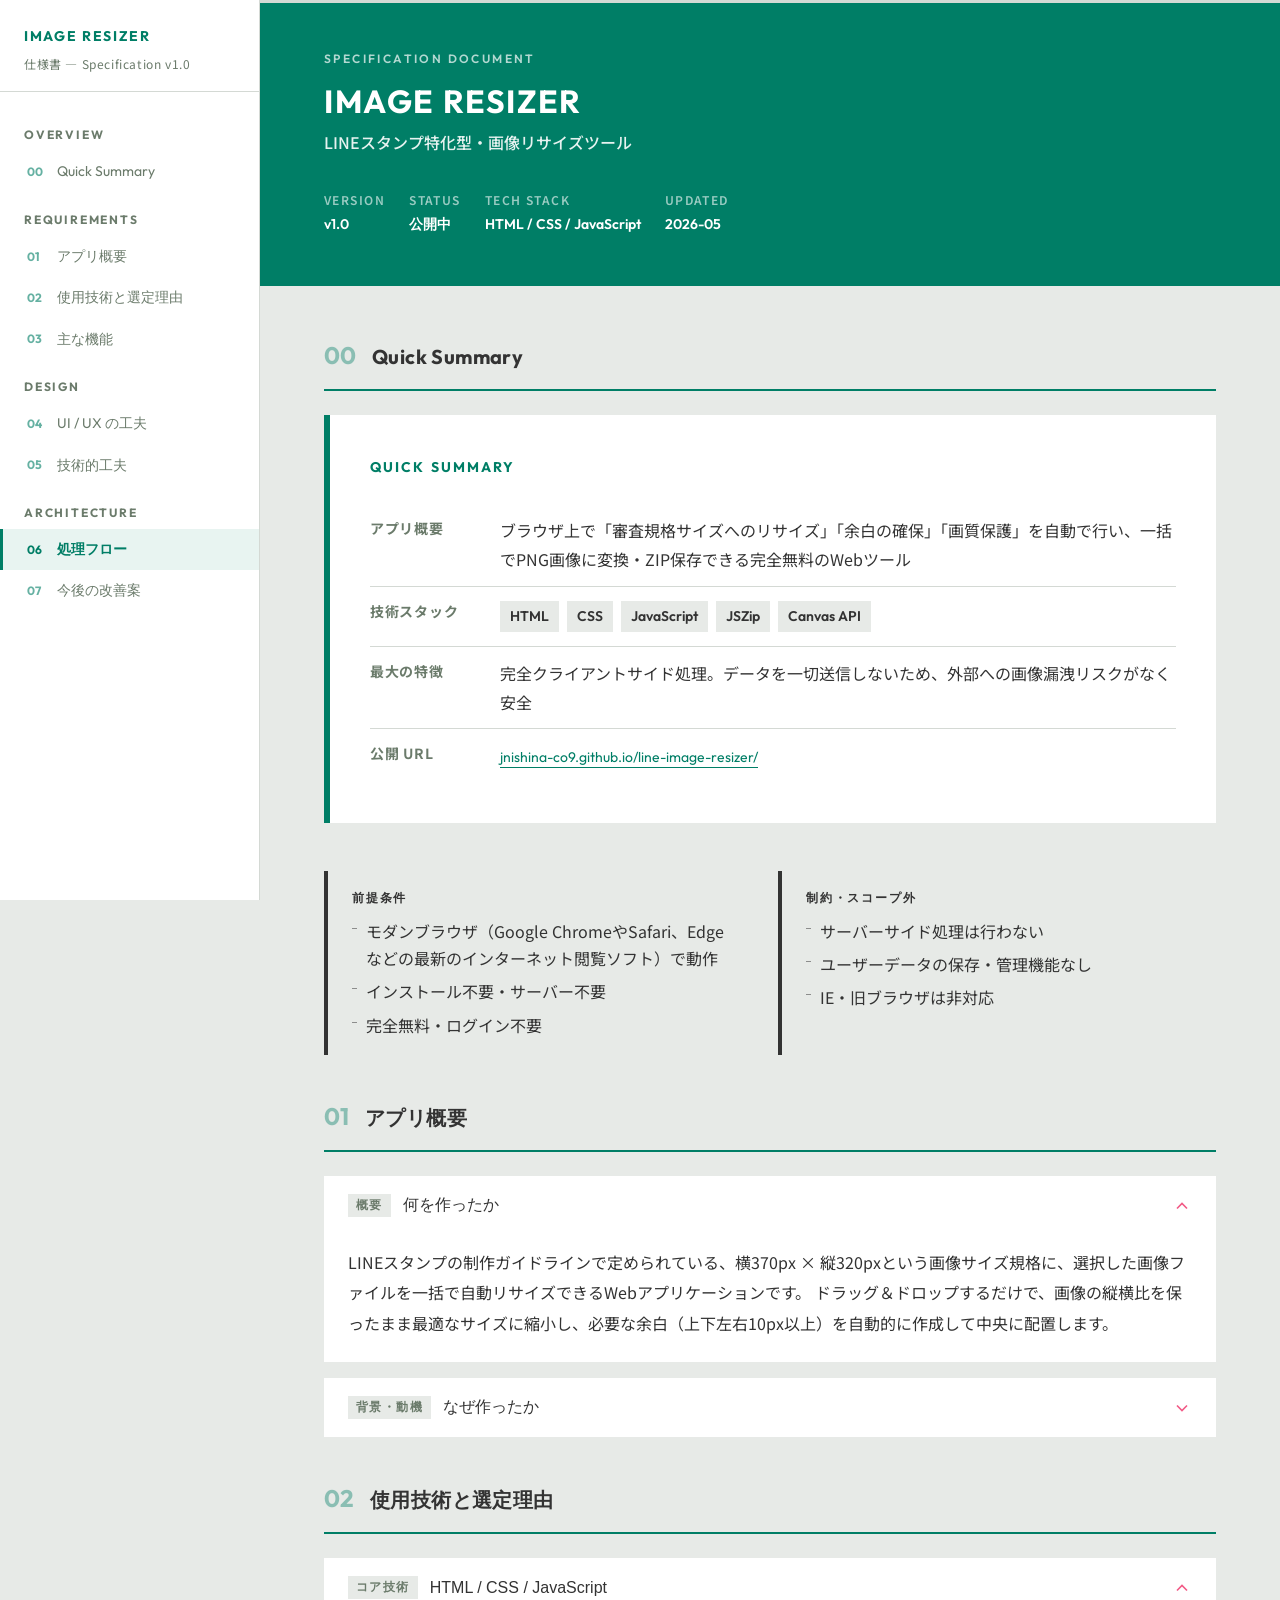
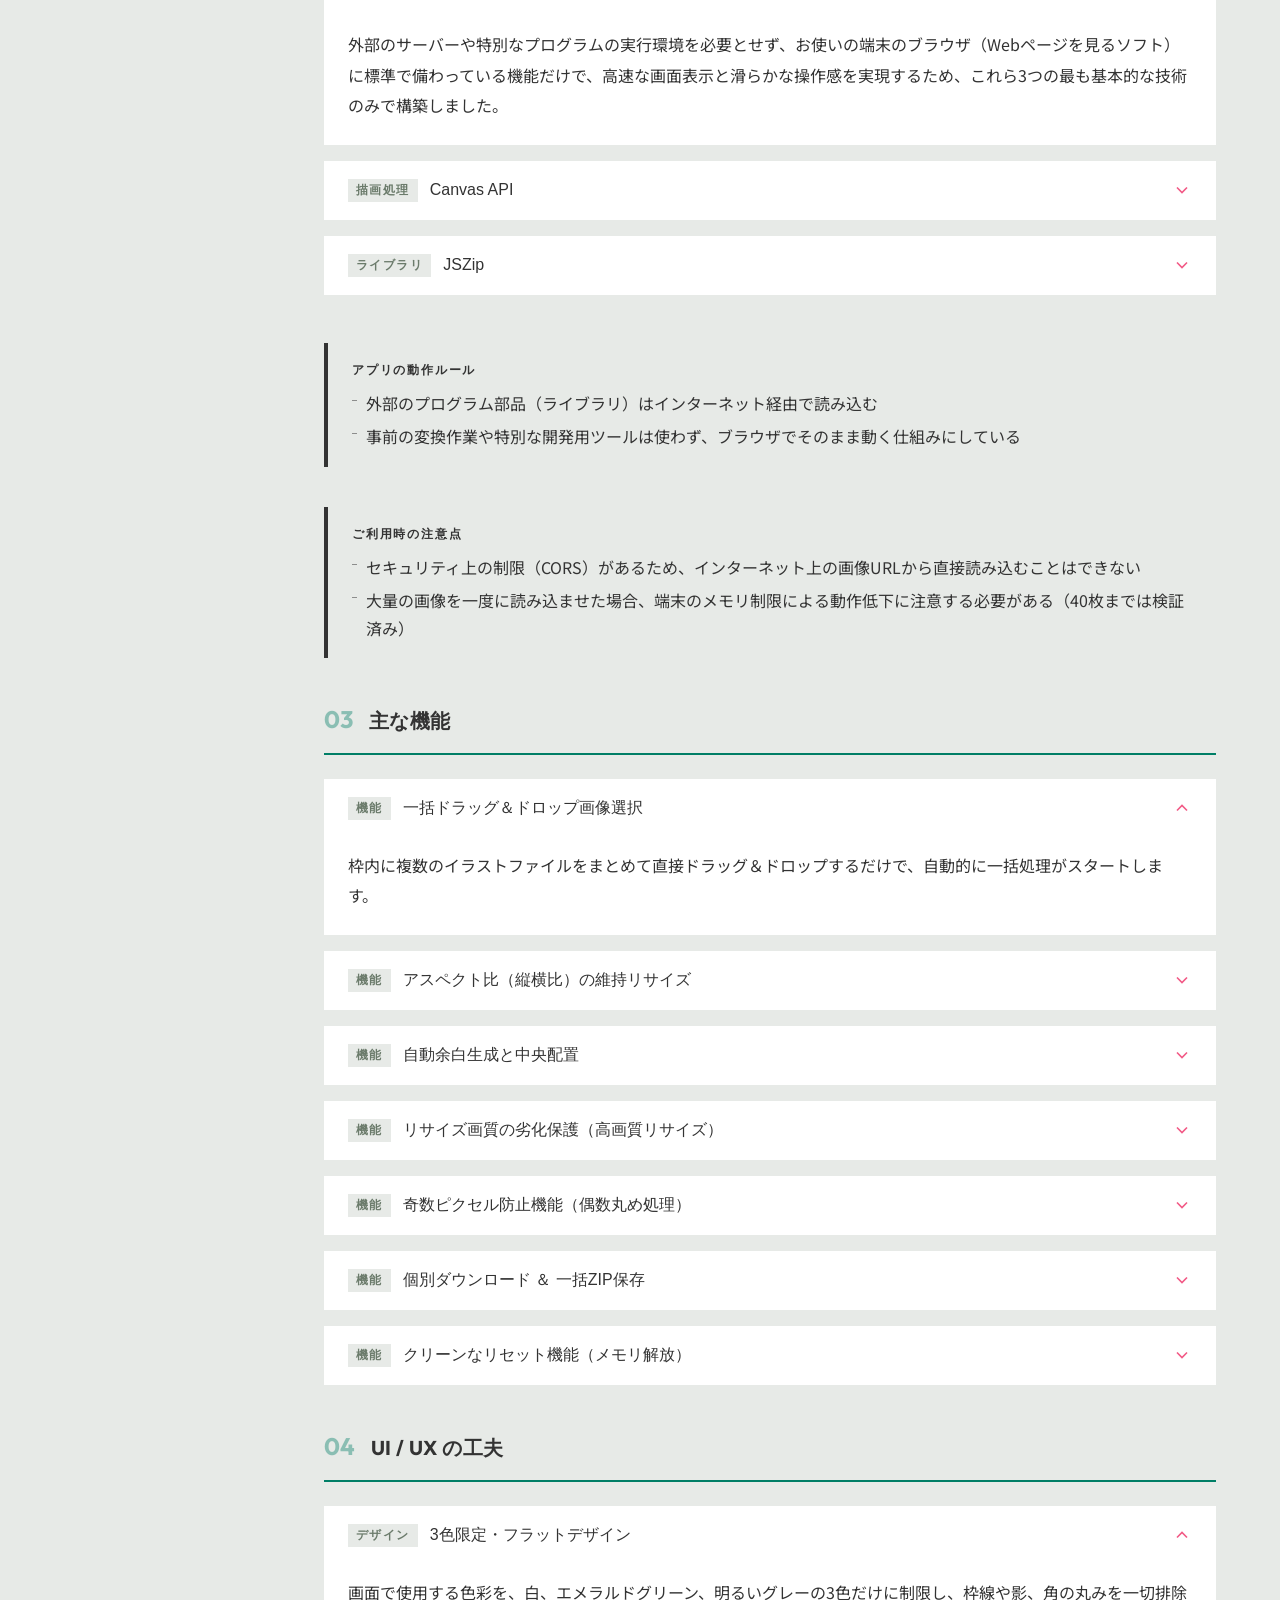
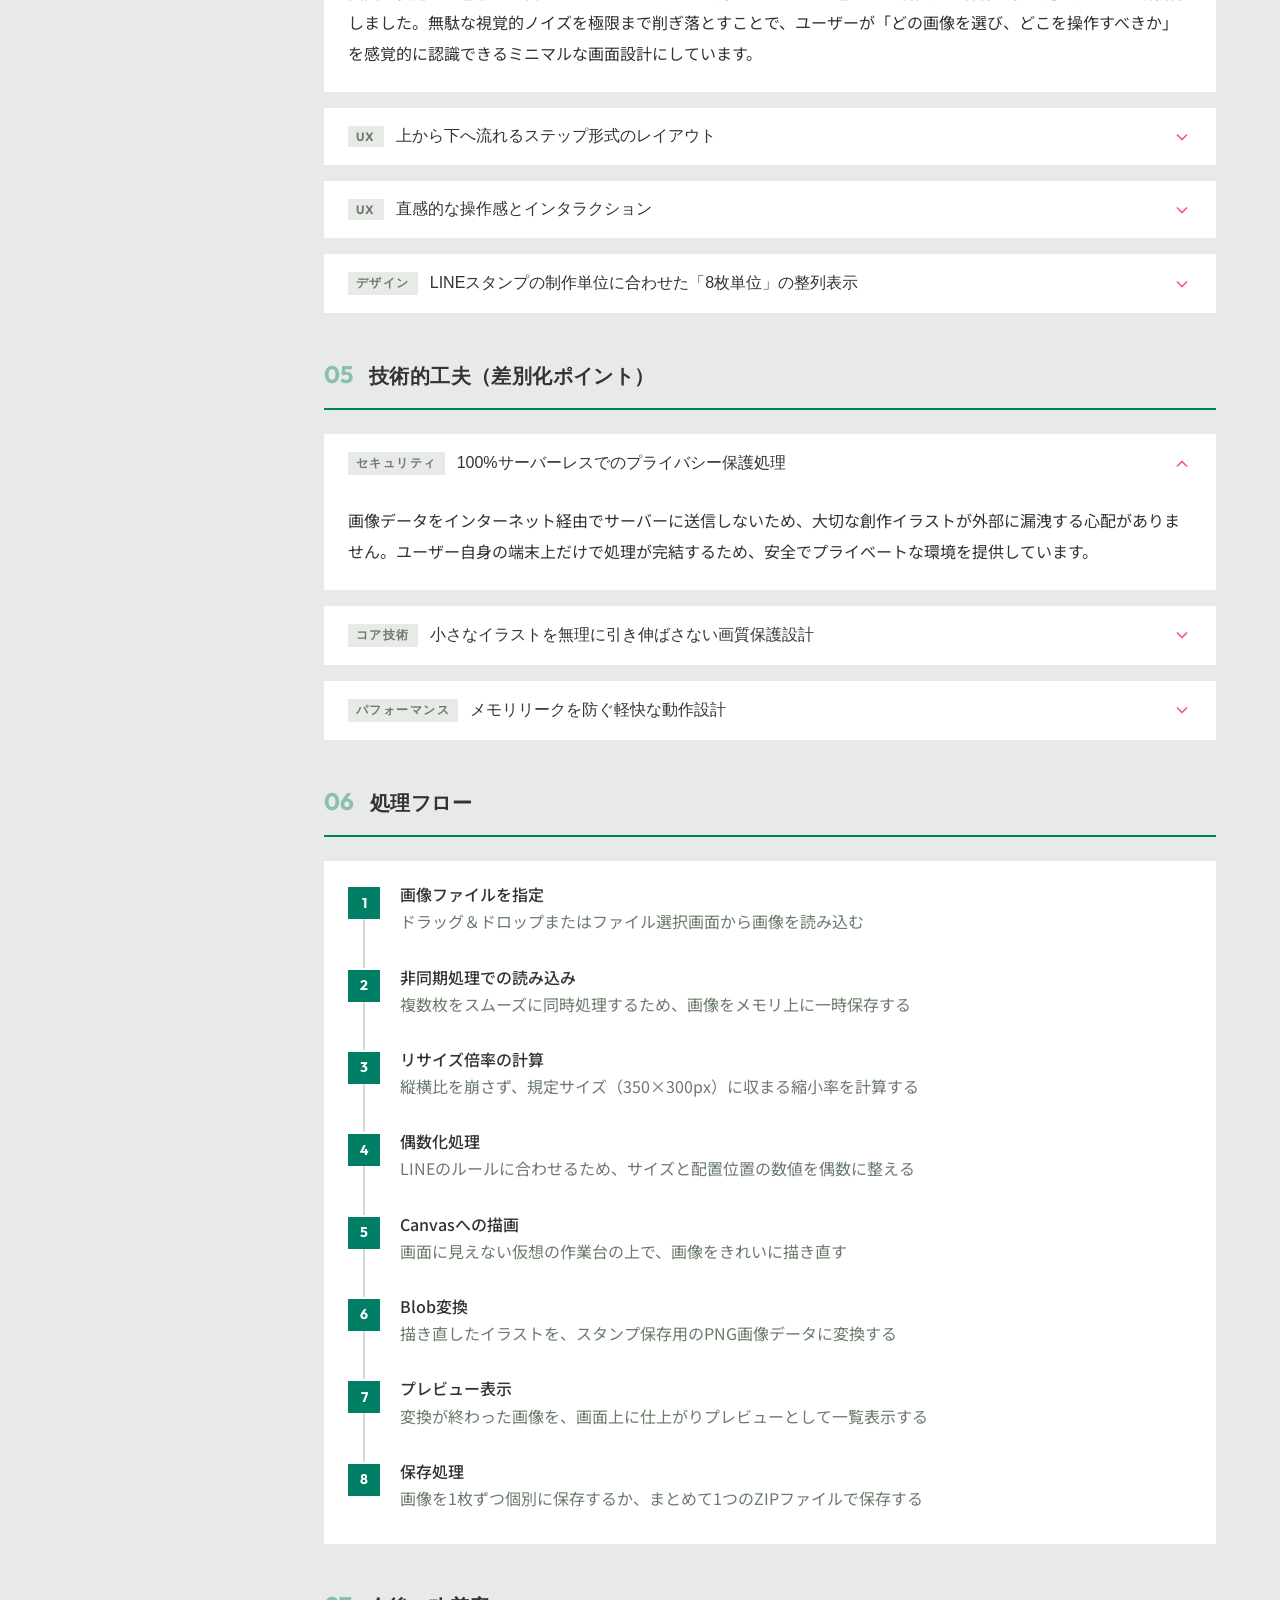
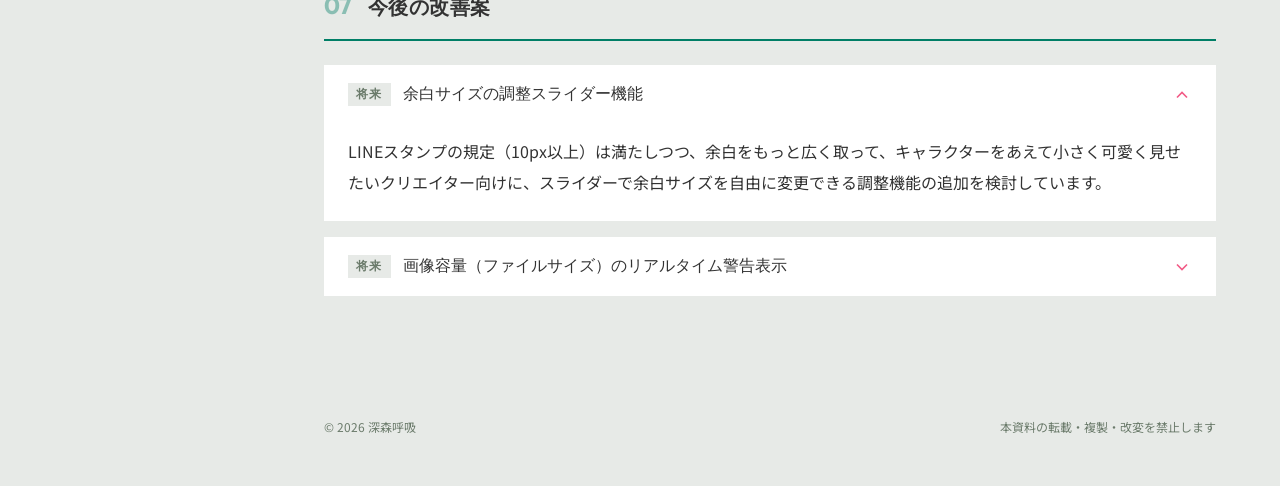
==== commit ab0972db: "ファイル内容を更新済み" ====
--- a/spec.html
+++ b/spec.html
@@ -84,6 +84,14 @@
     letter-spacing: 0.12em;
     color: var(--color-main);
     text-transform: uppercase;
+  }
+  .sidebar__app-name a {
+    color: inherit;
+    text-decoration: none;
+    transition: opacity 0.15s;
+  }
+  .sidebar__app-name a:hover {
+    opacity: 0.7;
   }
 
   .sidebar__doc-type {
@@ -723,7 +731,7 @@
   <!-- ======= SIDEBAR ======= -->
   <aside class="sidebar" id="sidebar" role="navigation" aria-label="目次">
     <div class="sidebar__brand">
-      <div class="sidebar__app-name">IMAGE RESIZER</div>
+      <div class="sidebar__app-name"><a href="#">IMAGE RESIZER</a></div>
       <div class="sidebar__doc-type">仕様書 — Specification v1.0</div>
     </div>
 
@@ -1201,7 +1209,7 @@
             </div>
             <div class="flow-step__content">
               <div class="flow-step__title">画像ファイルを指定</div>
-              <div class="flow-step__desc">ドラッグ＆ドロップまたはファイル選択ダイアログから画像を読み込む</div>
+              <div class="flow-step__desc">ドラッグ＆ドロップまたはファイル選択画面から画像を読み込む</div>
             </div>
           </div>
           <div class="flow-step">
@@ -1211,7 +1219,7 @@
             </div>
             <div class="flow-step__content">
               <div class="flow-step__title">非同期処理での読み込み</div>
-              <div class="flow-step__desc">実行中のプログラムを止めずに他の処理を並行して進める技術を用いて、画像を1枚ずつブラウザのメモリ上に一時読み込みする</div>
+              <div class="flow-step__desc">複数枚をスムーズに同時処理するため、画像をメモリ上に一時保存する</div>
             </div>
           </div>
           <div class="flow-step">
@@ -1221,7 +1229,7 @@
             </div>
             <div class="flow-step__content">
               <div class="flow-step__title">リサイズ倍率の計算</div>
-              <div class="flow-step__desc">イラストの元の縦横比を崩さずに、幅350px × 高さ300px以内に収まるリサイズ倍率を計算する</div>
+              <div class="flow-step__desc">縦横比を崩さず、規定サイズ（350×300px）に収まる縮小率を計算する</div>
             </div>
           </div>
           <div class="flow-step">
@@ -1231,7 +1239,7 @@
             </div>
             <div class="flow-step__content">
               <div class="flow-step__title">偶数化処理</div>
-              <div class="flow-step__desc">計算されたサイズと、中央に配置するための座標を、自動的に偶数の整数に変換する</div>
+              <div class="flow-step__desc">LINEのルールに合わせるため、サイズと配置位置の数値を偶数に整える</div>
             </div>
           </div>
           <div class="flow-step">
@@ -1241,7 +1249,7 @@
             </div>
             <div class="flow-step__content">
               <div class="flow-step__title">Canvasへの描画</div>
-              <div class="flow-step__desc">オフスクリーンCanvasに、高画質設定でイラストを描画する</div>
+              <div class="flow-step__desc">画面に見えない仮想の作業台の上で、画像をきれいに描き直す</div>
             </div>
           </div>
           <div class="flow-step">
@@ -1251,7 +1259,7 @@
             </div>
             <div class="flow-step__content">
               <div class="flow-step__title">Blob変換</div>
-              <div class="flow-step__desc">描画したデータをPNG形式のバイナリデータ（Blob）に変換する</div>
+              <div class="flow-step__desc">描き直したイラストを、スタンプ保存用のPNG画像データに変換する</div>
             </div>
           </div>
           <div class="flow-step">
@@ -1261,7 +1269,7 @@
             </div>
             <div class="flow-step__content">
               <div class="flow-step__title">プレビュー表示</div>
-              <div class="flow-step__desc">BlobデータにObjectURLを割り当て、画面にサムネイル一覧として表示する</div>
+              <div class="flow-step__desc">変換が終わった画像を、画面上に仕上がりプレビューとして一覧表示する</div>
             </div>
           </div>
           <div class="flow-step">
@@ -1271,7 +1279,7 @@
             </div>
             <div class="flow-step__content">
               <div class="flow-step__title">保存処理</div>
-              <div class="flow-step__desc">JSZipを使用し、一括ZIP保存または個別保存を実行する</div>
+              <div class="flow-step__desc">画像を1枚ずつ個別に保存するか、まとめて1つのZIPファイルで保存する</div>
             </div>
           </div>
         </div>
@@ -1296,7 +1304,7 @@
               <svg class="accordion__icon" viewBox="0 0 24 24" fill="none" stroke="currentColor" stroke-width="2"><polyline points="6 9 12 15 18 9"/></svg>
             </button>
             <div class="accordion__body" id="body-7-1">
-              <p>LINEスタンプの規定（10px以上）は満たしつつ、余白をもっと広く取って、キャラクターをあえて小さく可愛く見せたいクリエイター向けに、スライダーで余白サイズを自由に変更できる調整機能を追加します。</p>
+              <p>LINEスタンプの規定（10px以上）は満たしつつ、余白をもっと広く取って、キャラクターをあえて小さく可愛く見せたいクリエイター向けに、スライダーで余白サイズを自由に変更できる調整機能の追加を検討しています。</p>
             </div>
           </div>
 
@@ -1309,22 +1317,11 @@
               <svg class="accordion__icon" viewBox="0 0 24 24" fill="none" stroke="currentColor" stroke-width="2"><polyline points="6 9 12 15 18 9"/></svg>
             </button>
             <div class="accordion__body" id="body-7-2">
-              <p>LINEスタンプの「1枚あたり1MB以下」という容量制限に対応し、プレビュー時に画像容量を自動算出して画面に表示し、1MBを超えている場合は「容量オーバーです」と警告する機能を追加します。</p>
-            </div>
-          </div>
-
-          <div class="accordion" id="acc-7-3">
-            <button class="accordion__trigger" aria-expanded="false" aria-controls="body-7-3">
-              <div class="accordion__trigger-left">
-                <span class="accordion__tag accordion__tag--future">将来</span>
-                <span class="accordion__title">スタンプ別規格（メイン画像、タブ画像）の一括自動振り分け</span>
-              </div>
-              <svg class="accordion__icon" viewBox="0 0 24 24" fill="none" stroke="currentColor" stroke-width="2"><polyline points="6 9 12 15 18 9"/></svg>
-            </button>
-            <div class="accordion__body" id="body-7-3">
-              <p>申請時に必要な「メイン画像（240×240px）」や、トーク画面用の「タブ画像（96×74px）」も、アップロードされた画像のファイル名（例：<code>main.png</code> や <code>tab.png</code>）から自動判定して、それぞれ正しい規格サイズに自動で振り分けてリサイズ処理する機能を検討しています。</p>
-            </div>
-          </div>
+              <p>LINEスタンプの「1枚あたり1MB以下」という容量制限に対応し、プレビュー時に画像容量を自動算出して画面に表示し、1MBを超えている場合は「容量オーバーです」と警告する機能の追加を考えています。</p>
+            </div>
+          </div>
+
+
 
         </div>
       </section>
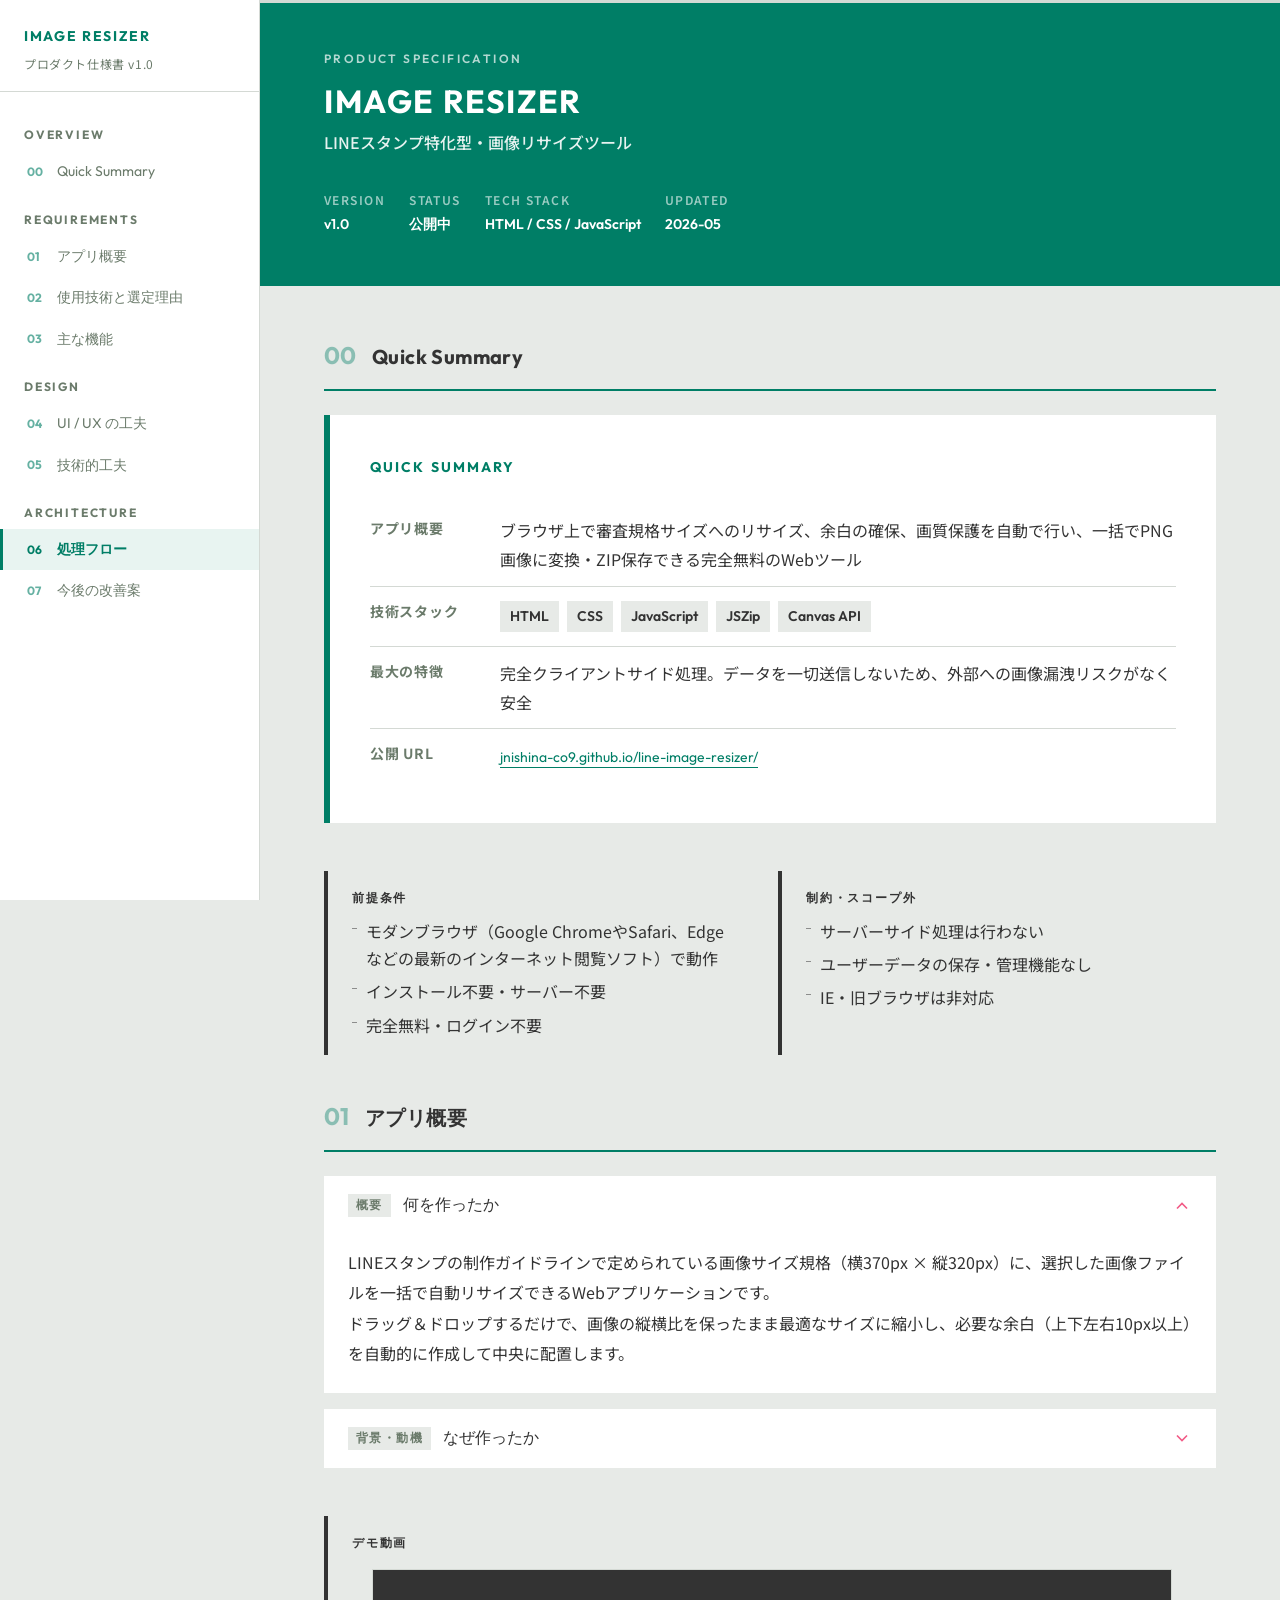
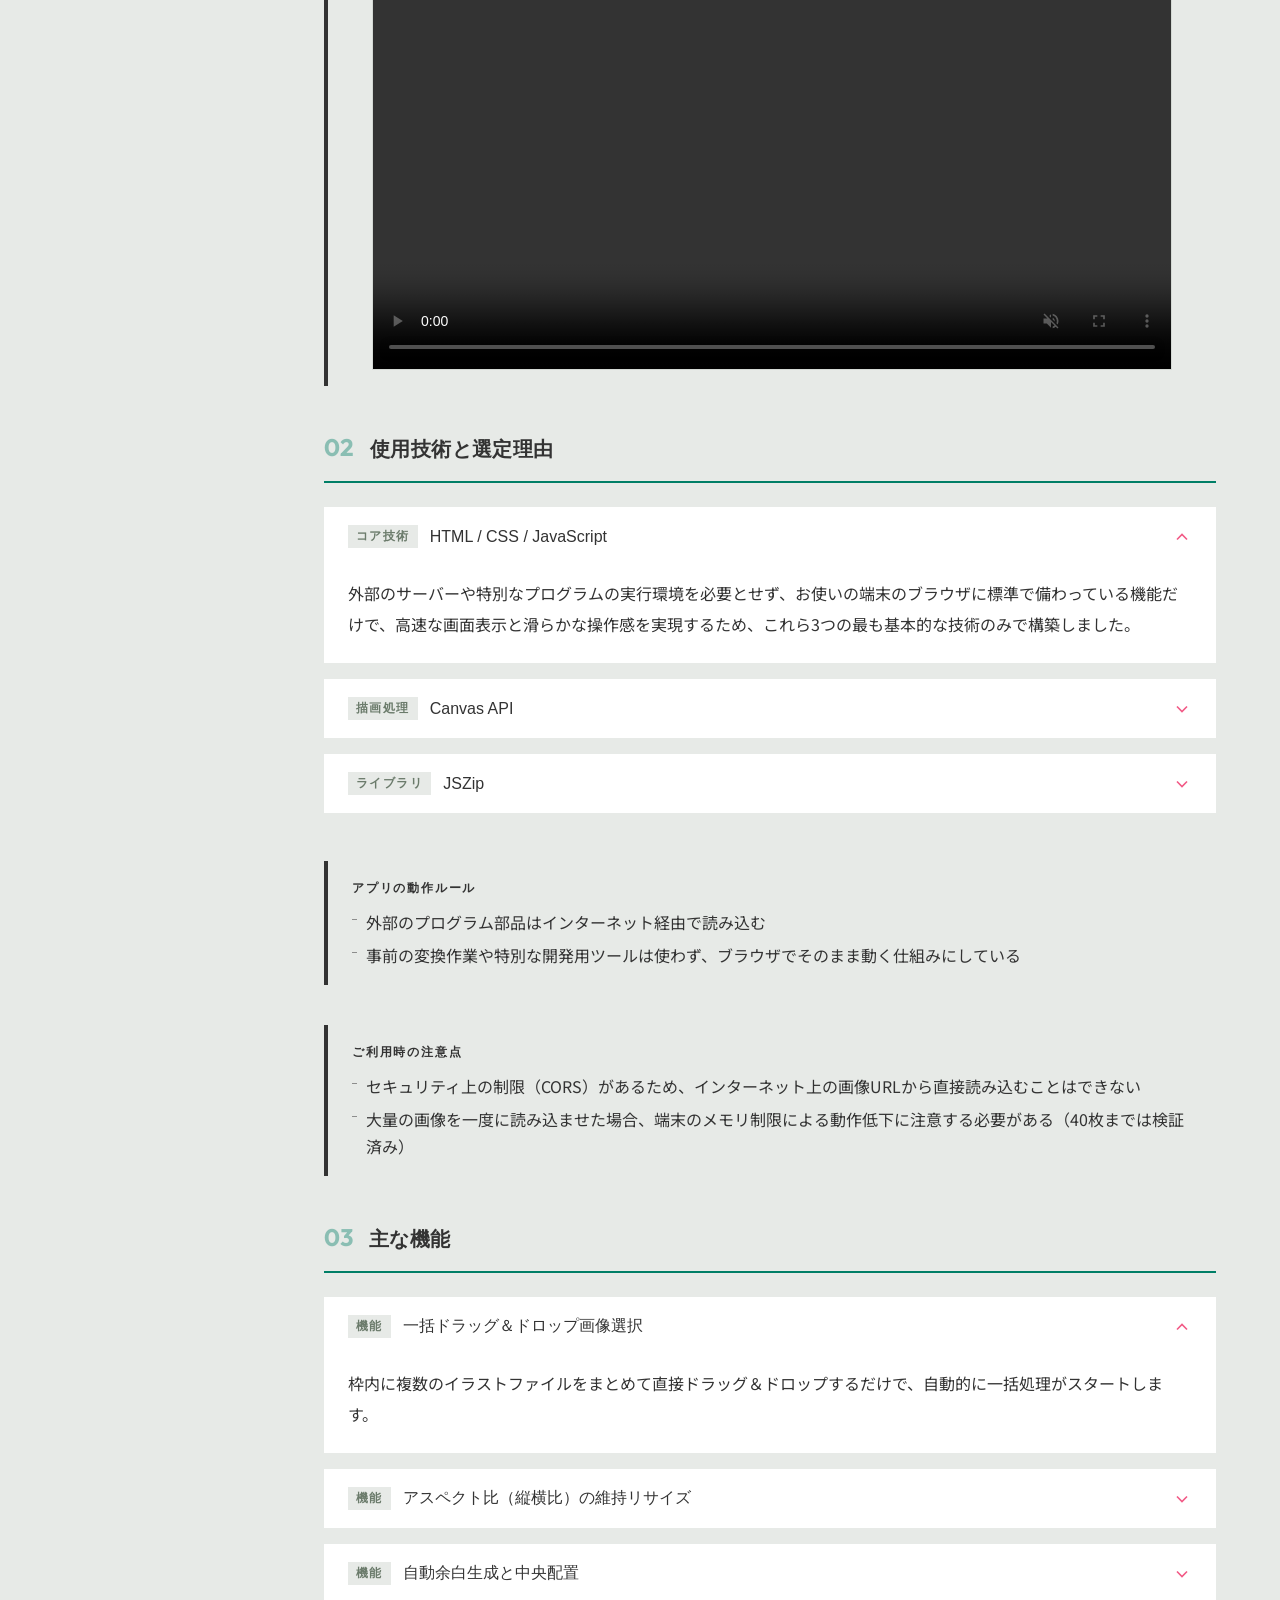
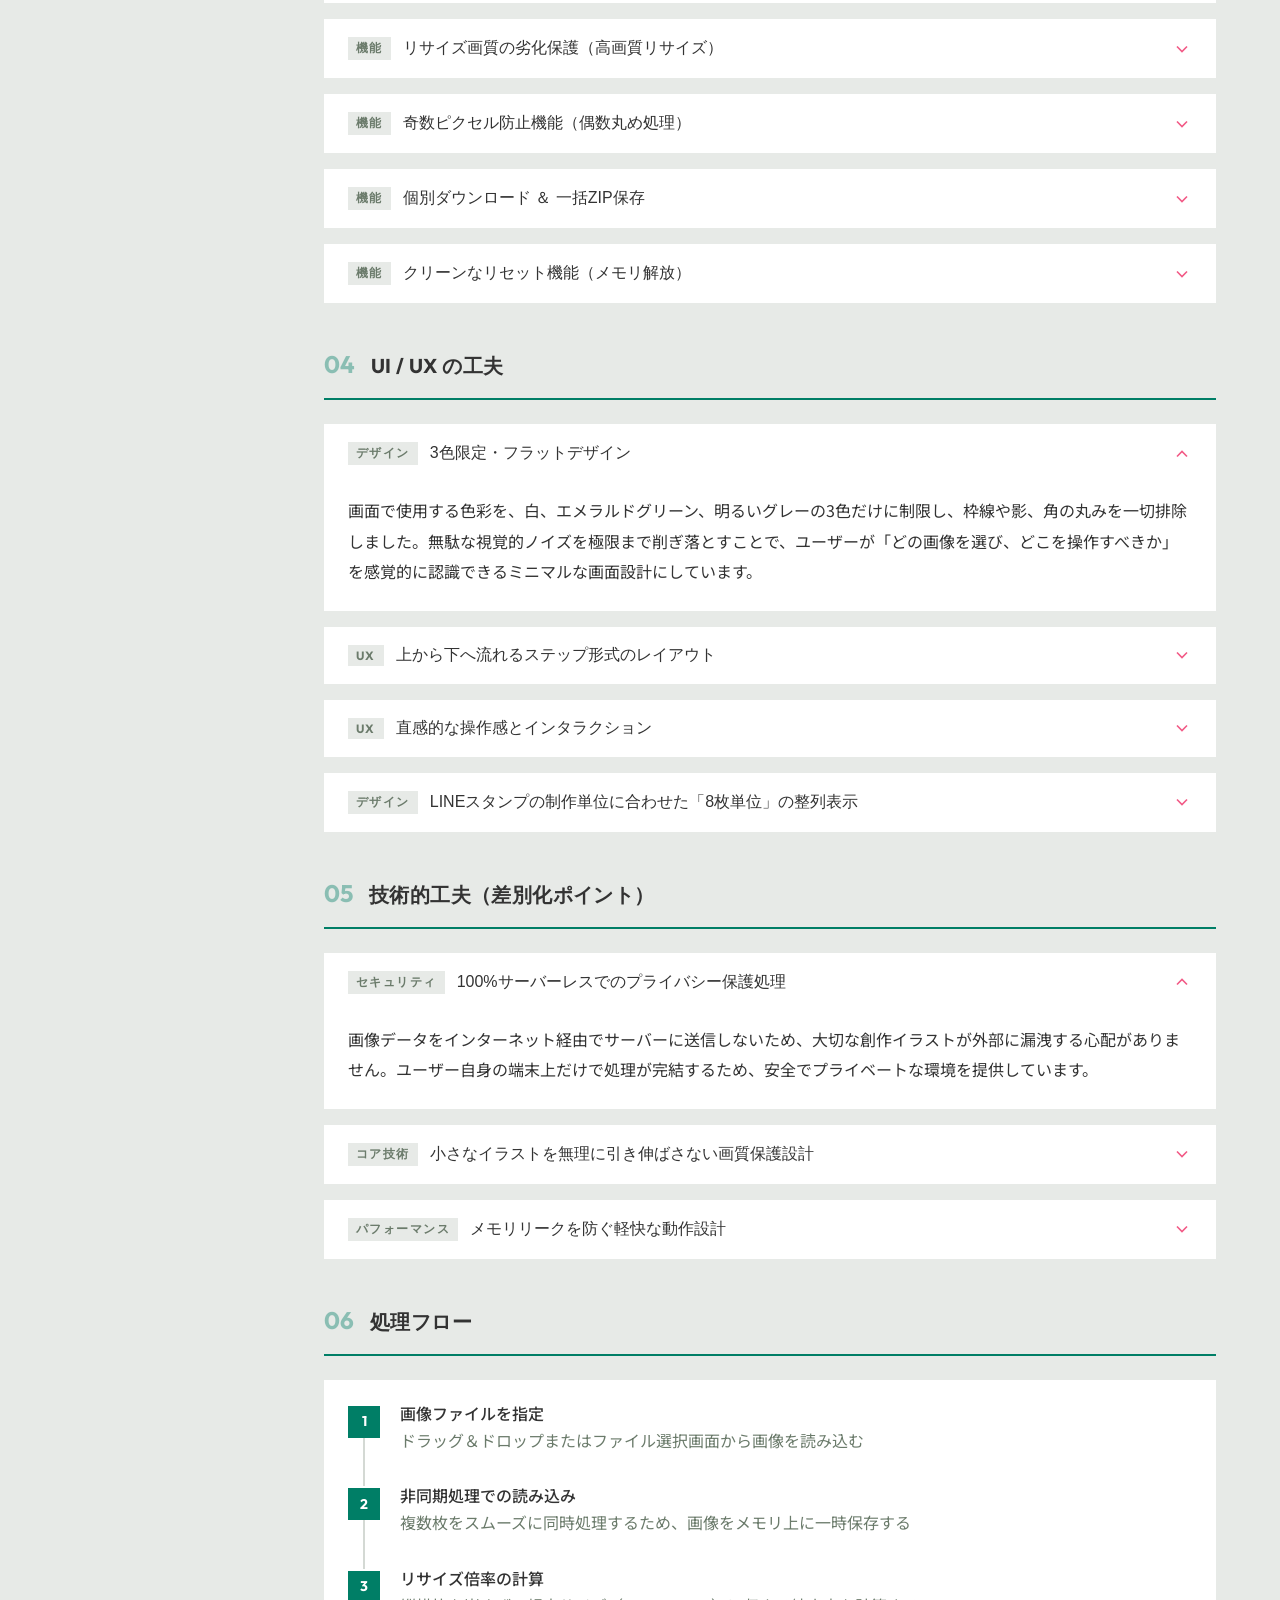
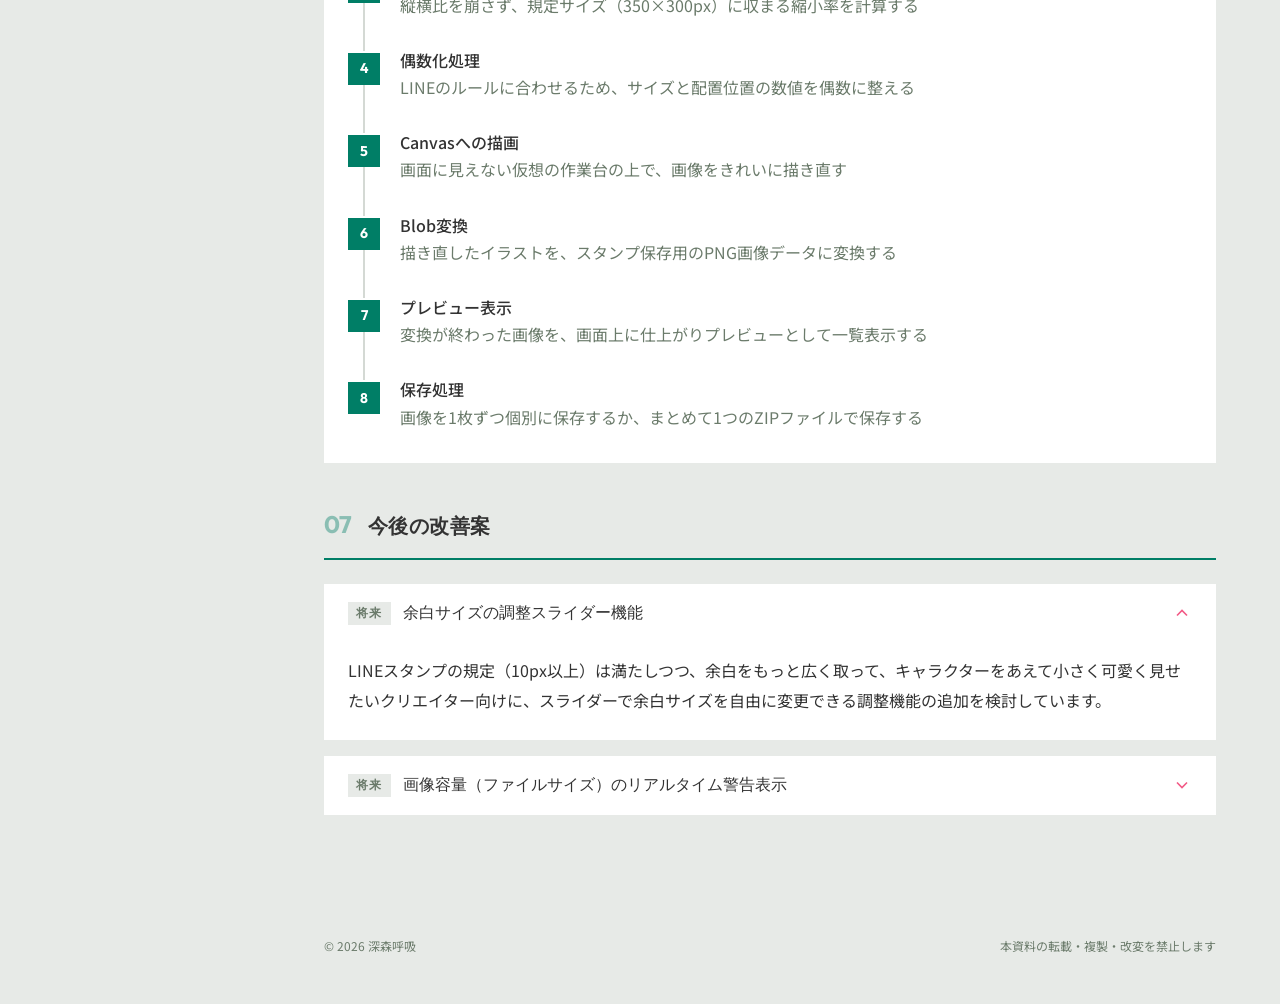
==== commit e24f1a31: "デモ動画を追加、ファイル内容を更新済み" ====
--- a/spec.html
+++ b/spec.html
@@ -3,7 +3,7 @@
 <head>
 <meta charset="UTF-8">
 <meta name="viewport" content="width=device-width, initial-scale=1.0">
-<title>IMAGE RESIZER — 仕様書</title>
+<title>IMAGE RESIZER — プロダクト仕様書</title>
 <link rel="preconnect" href="https://fonts.googleapis.com">
 <link rel="preconnect" href="https://fonts.gstatic.com" crossorigin>
 <link href="https://fonts.googleapis.com/css2?family=Noto+Sans+JP:wght@400;500;700&family=Outfit:wght@400;600;700&display=swap" rel="stylesheet">
@@ -551,6 +551,20 @@
     font-size: 16px;
     color: var(--color-text-sub);
     line-height: 1.7;
+  }
+
+  .demo-video-wrapper {
+    position: relative;
+    width: 100%;
+    max-width: 800px; /* サイズを大きめに調整 */
+    margin: 16px auto 0 auto; /* 中央寄せ */
+  }
+
+  .demo-video-wrapper video {
+    width: 100%;
+    height: auto;
+    display: block;
+    border: 1px solid var(--color-border);
   }
 
   /* =============================================
@@ -732,7 +746,7 @@
   <aside class="sidebar" id="sidebar" role="navigation" aria-label="目次">
     <div class="sidebar__brand">
       <div class="sidebar__app-name"><a href="#">IMAGE RESIZER</a></div>
-      <div class="sidebar__doc-type">仕様書 — Specification v1.0</div>
+      <div class="sidebar__doc-type">プロダクト仕様書 v1.0</div>
     </div>
 
     <nav class="sidebar__nav">
@@ -775,7 +789,7 @@
 
     <!-- PAGE HEADER -->
     <header class="page-header">
-      <div class="page-header__eyebrow">Specification Document</div>
+      <div class="page-header__eyebrow">PRODUCT SPECIFICATION</div>
       <h1 class="page-header__title">IMAGE RESIZER</h1>
       <div class="page-header__subtitle">LINEスタンプ特化型・画像リサイズツール</div>
       <div class="page-header__meta">
@@ -816,7 +830,7 @@
             <tbody>
               <tr>
                 <th>アプリ概要</th>
-                <td>ブラウザ上で「審査規格サイズへのリサイズ」「余白の確保」「画質保護」を自動で行い、一括でPNG画像に変換・ZIP保存できる完全無料のWebツール</td>
+                <td>ブラウザ上で審査規格サイズへのリサイズ、余白の確保、画質保護を自動で行い、一括でPNG画像に変換・ZIP保存できる完全無料のWebツール</td>
               </tr>
               <tr>
                 <th>技術スタック</th>
@@ -884,7 +898,8 @@
               <svg class="accordion__icon" viewBox="0 0 24 24" fill="none" stroke="currentColor" stroke-width="2"><polyline points="6 9 12 15 18 9"/></svg>
             </button>
             <div class="accordion__body" id="body-1-1">
-              <p>LINEスタンプの制作ガイドラインで定められている、横370px × 縦320pxという画像サイズ規格に、選択した画像ファイルを一括で自動リサイズできるWebアプリケーションです。 ドラッグ＆ドロップするだけで、画像の縦横比を保ったまま最適なサイズに縮小し、必要な余白（上下左右10px以上）を自動的に作成して中央に配置します。</p>
+              <p>LINEスタンプの制作ガイドラインで定められている画像サイズ規格（横370px × 縦320px）に、選択した画像ファイルを一括で自動リサイズできるWebアプリケーションです。<br>
+              ドラッグ＆ドロップするだけで、画像の縦横比を保ったまま最適なサイズに縮小し、必要な余白（上下左右10px以上）を自動的に作成して中央に配置します。</p>
             </div>
           </div>
 
@@ -899,10 +914,18 @@
             <div class="accordion__body" id="body-1-2">
               <p><strong>背景：</strong> LINEスタンプを制作・販売する際には、「サイズは横370px × 縦320pxであること」「イラストの周囲に10px以上の余白があること」「縦横のピクセル数値が偶数であること」など、非常に細かく厳しい画像規格をクリアする必要があります。</p>
               <p><strong>課題：</strong> 専用の画像編集ソフト（PhotoshopやIllustratorなど）を持たない初心者クリエイターや、タブレット等の簡易アプリで描いている人にとって、この規格合わせは非常にハードルが高く、リジェクト（LINE事務局による審査落ち・不合格）の最も多い原因となっています。</p>
-              <p><strong>解決策：</strong> 手持ちのイラストファイルをブラウザに入れるだけで、一瞬で審査基準を満たす形に整えてくれる、最も手軽で安全なツールを目指し、本アプリを制作しました。</p>
-            </div>
-          </div>
-
+              <p><strong>解決策：</strong> 手持ちのイラストファイルをブラウザに入れるだけで自動で審査基準を満たす形に整えてくれる、手軽で安全なツールを目指して本アプリを制作しました。</p>
+            </div>
+          </div>
+
+          <div class="spec-block" style="margin-top: 32px;">
+            <div class="spec-block__label">デモ動画</div>
+            <div class="demo-video-wrapper">
+              <video src="demo.mp4" preload="metadata" autoplay loop muted playsinline controls>
+                お使いのブラウザは動画の再生に対応していません。
+              </video>
+            </div>
+          </div>
 
         </div>
       </section>
@@ -926,7 +949,7 @@
               <svg class="accordion__icon" viewBox="0 0 24 24" fill="none" stroke="currentColor" stroke-width="2"><polyline points="6 9 12 15 18 9"/></svg>
             </button>
             <div class="accordion__body" id="body-2-1">
-              <p>外部のサーバーや特別なプログラムの実行環境を必要とせず、お使いの端末のブラウザ（Webページを見るソフト）に標準で備わっている機能だけで、高速な画面表示と滑らかな操作感を実現するため、これら3つの最も基本的な技術のみで構築しました。</p>
+              <p>外部のサーバーや特別なプログラムの実行環境を必要とせず、お使いの端末のブラウザに標準で備わっている機能だけで、高速な画面表示と滑らかな操作感を実現するため、これら3つの最も基本的な技術のみで構築しました。</p>
             </div>
           </div>
 
@@ -952,14 +975,14 @@
               <svg class="accordion__icon" viewBox="0 0 24 24" fill="none" stroke="currentColor" stroke-width="2"><polyline points="6 9 12 15 18 9"/></svg>
             </button>
             <div class="accordion__body" id="body-2-3">
-              <p>ブラウザのプログラム上で、複数のファイルを自動的にZIPファイルとして圧縮してダウンロードさせるための軽量ライブラリ（外部のプログラム部品）です。LINEスタンプは最大40個（1セット）の画像を一度に申請するため、1つずつ手動で保存する手間を解消し、ワンクリックでまとめられるUX（ユーザーがアプリから得る心地よい使用体験）を実現するために導入しました。</p>
+              <p>ブラウザのプログラム上で、複数のファイルを自動的にZIPファイルとして圧縮してダウンロードさせるための軽量ライブラリ（外部のプログラム部品）です。LINEスタンプは最大40個（1セット）の画像を一度に申請するため、1つずつ手動で保存する手間を解消し、ワンクリックでまとめられるUXを実現するために導入しました。</p>
             </div>
           </div>
 
             <div class="spec-block spec-block--premise">
               <div class="spec-block__label">アプリの動作ルール</div>
               <ul>
-                <li>外部のプログラム部品（ライブラリ）はインターネット経由で読み込む</li>
+                <li>外部のプログラム部品はインターネット経由で読み込む</li>
                 <li>事前の変換作業や特別な開発用ツールは使わず、ブラウザでそのまま動く仕組みにしている</li>
               </ul>
             </div>
@@ -1018,7 +1041,7 @@
               <svg class="accordion__icon" viewBox="0 0 24 24" fill="none" stroke="currentColor" stroke-width="2"><polyline points="6 9 12 15 18 9"/></svg>
             </button>
             <div class="accordion__body" id="body-3-3">
-              <p>LINEスタンプの審査基準である「10px以上の余白」を必ず確保するために、最大描画サイズを「350px × 300px」に制限し、370px × 320pxのキャンバスの中心にぴったり自動配置します。</p>
+              <p>LINEスタンプの審査基準である「10px以上の余白」を必ず確保するために、最大描画サイズを350px × 300pxに制限し、370px × 320pxのキャンバスの中心にぴったり自動配置します。</p>
             </div>
           </div>
 
@@ -1044,7 +1067,7 @@
               <svg class="accordion__icon" viewBox="0 0 24 24" fill="none" stroke="currentColor" stroke-width="2"><polyline points="6 9 12 15 18 9"/></svg>
             </button>
             <div class="accordion__body" id="body-3-5">
-              <p>計算上のリサイズ後のサイズや、描画する位置の座標に小数や奇数が生じた場合、自動的にそれを「偶数の整数」に切り捨てる自作の調整ロジックを搭載し、偶数ルールによる審査落ち（リジェクト）を先回りして防ぎます。</p>
+              <p>計算上のリサイズ後のサイズや、描画する位置の座標に小数や奇数が生じた場合、自動的にそれを「偶数の整数」に切り捨てる自作の調整ロジックを搭載し、偶数ルールによるリジェクトを先回りして防ぎます。</p>
             </div>
           </div>
 
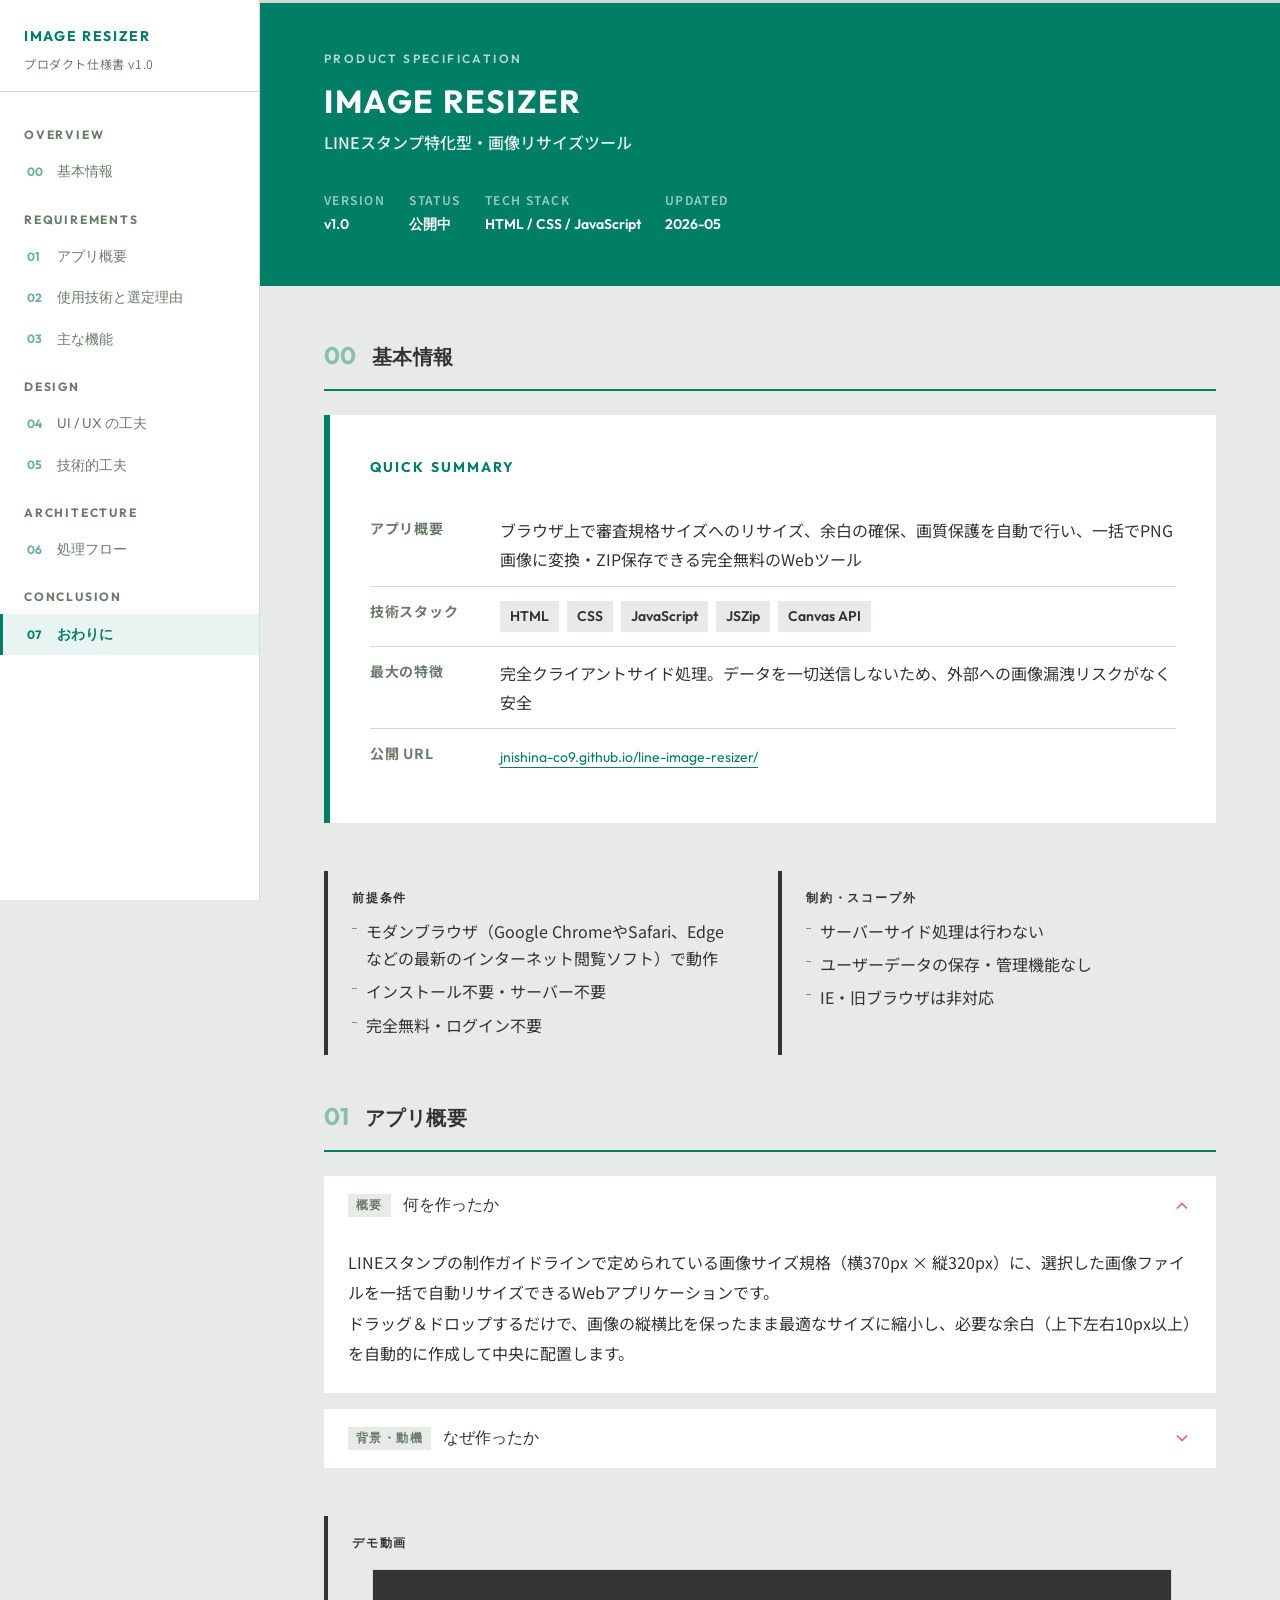
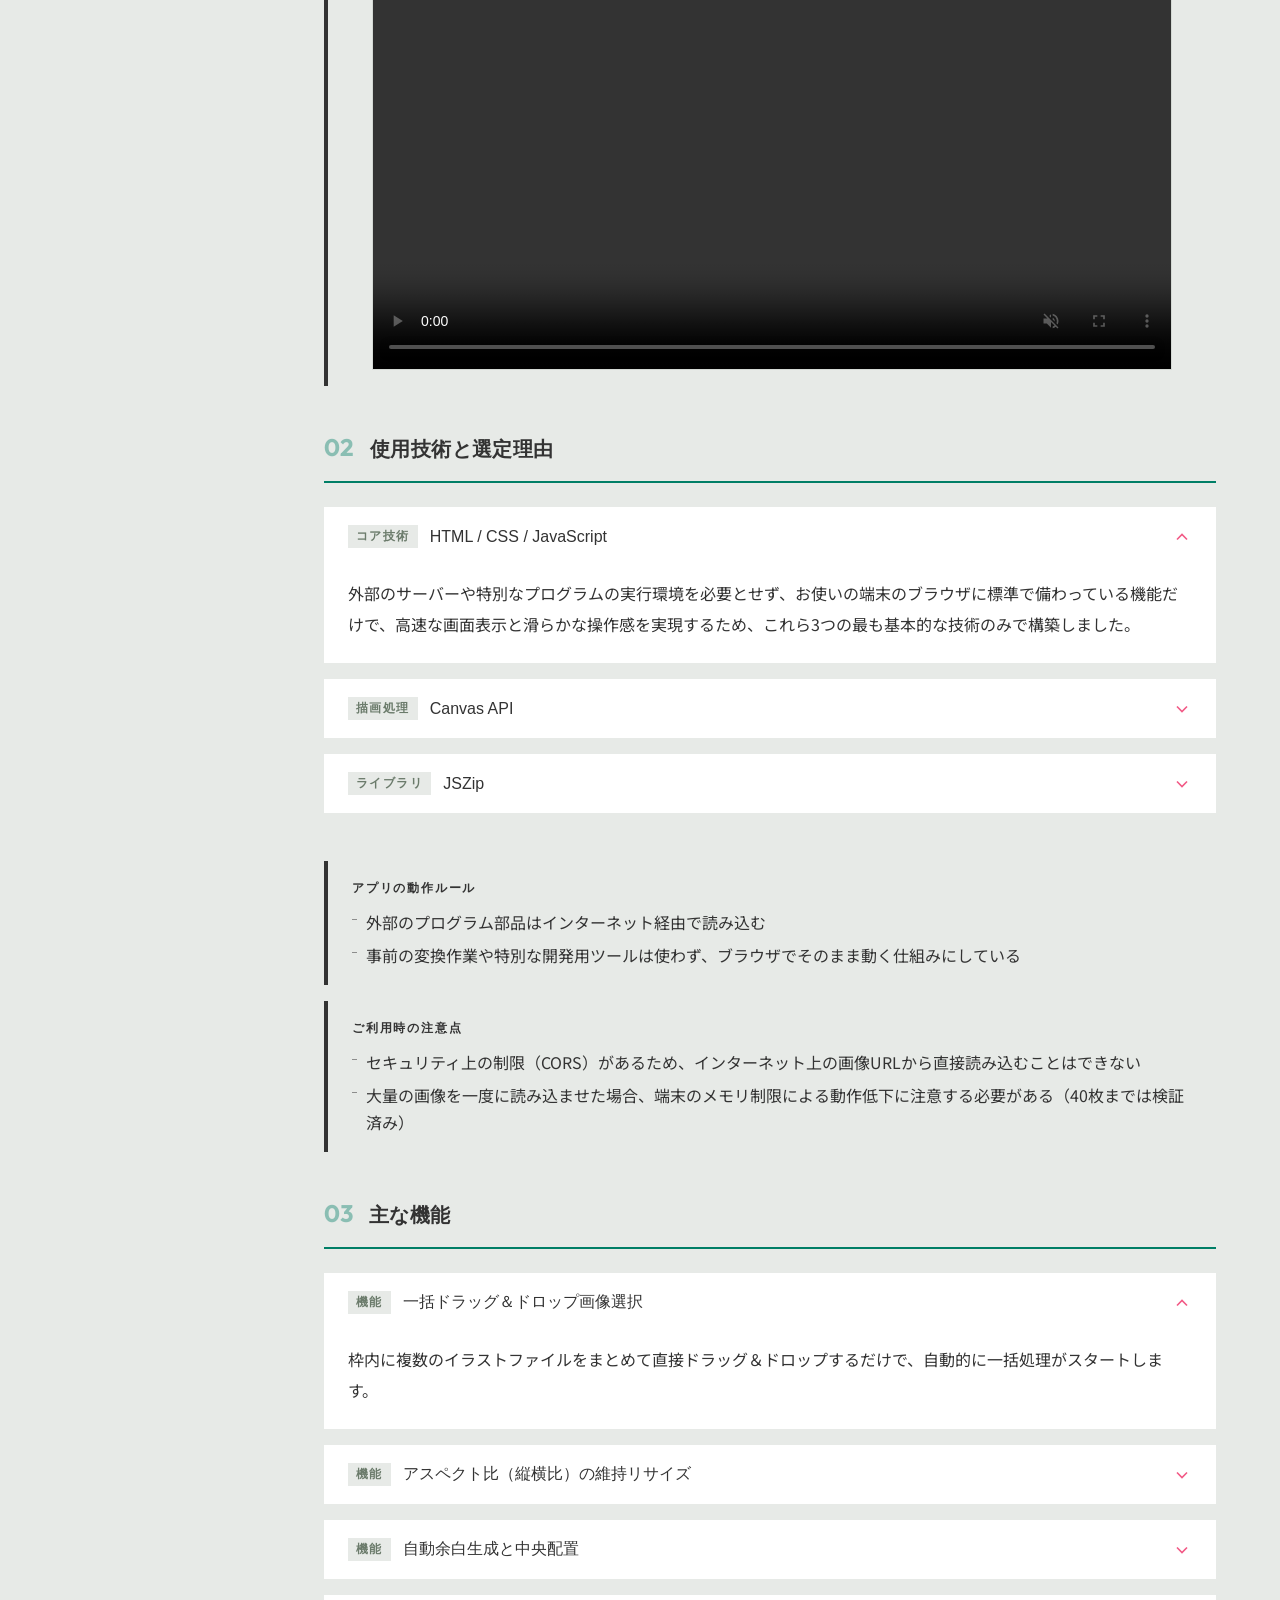
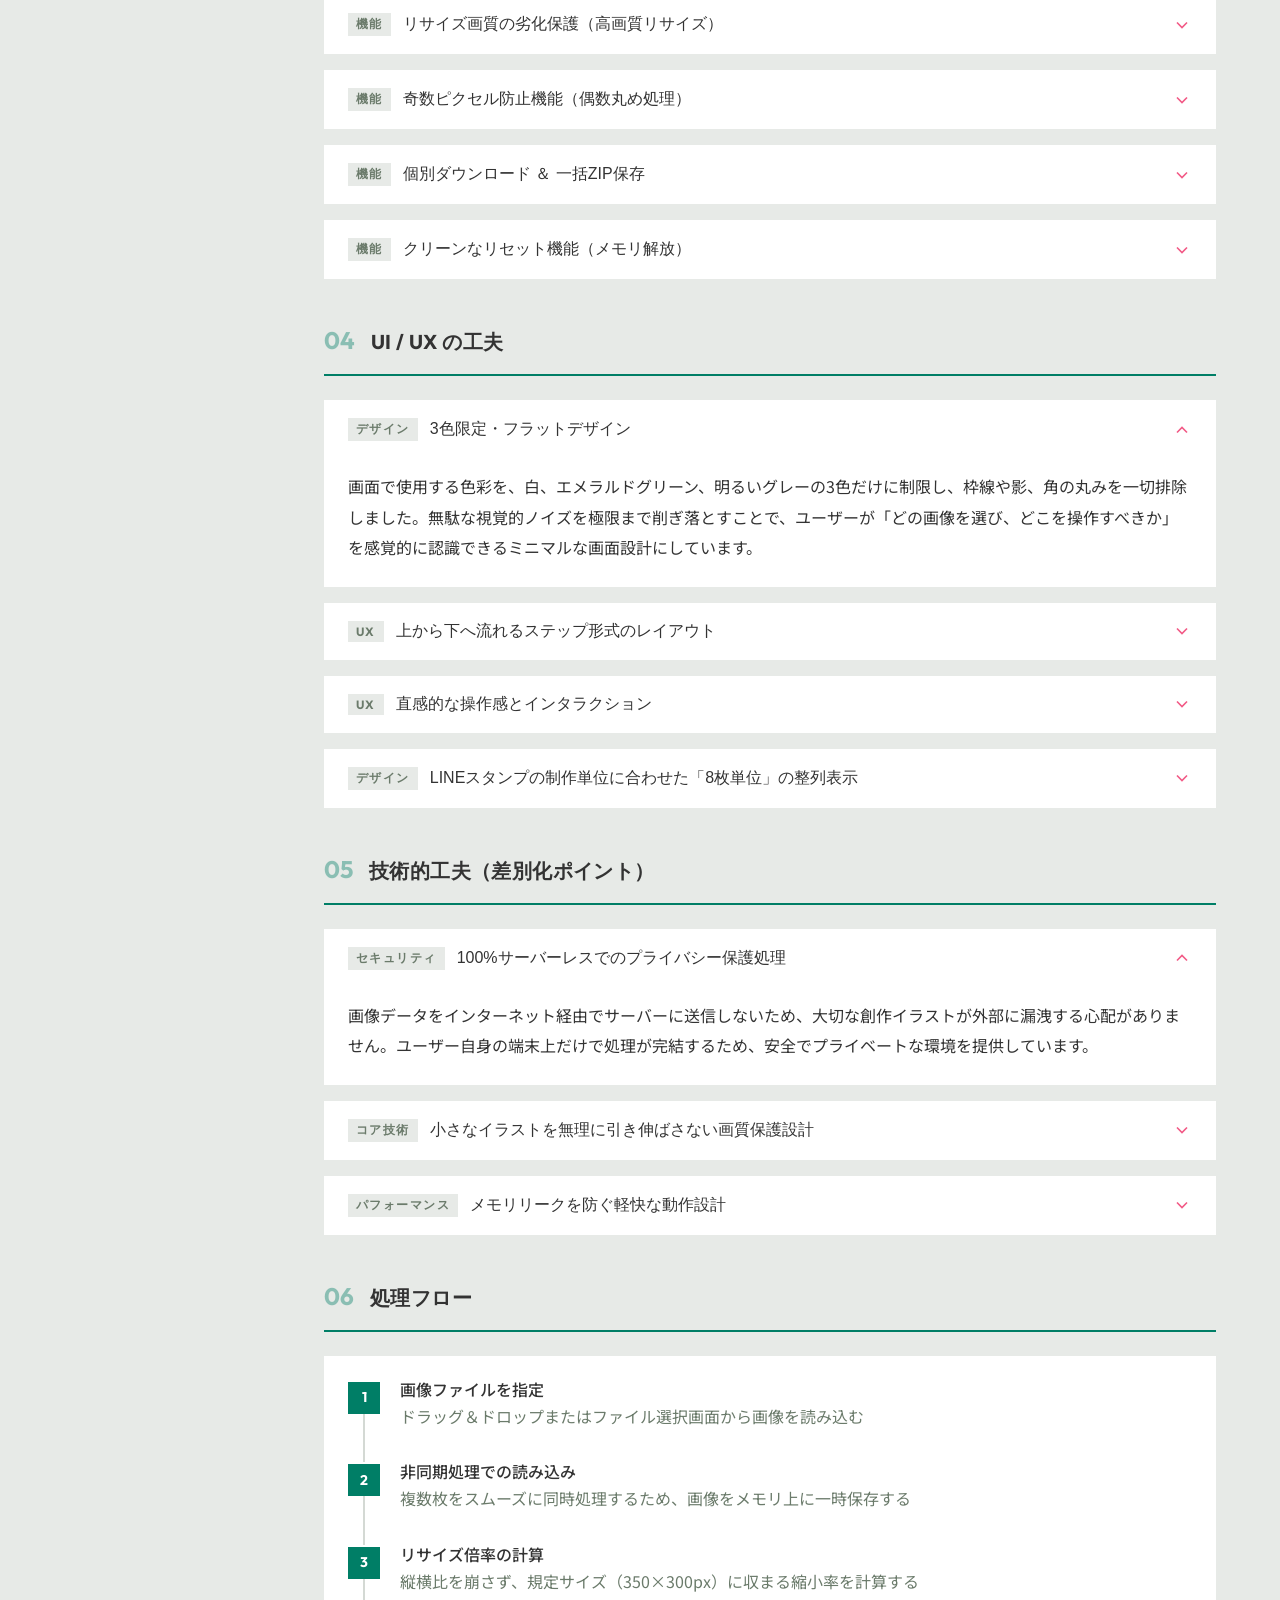
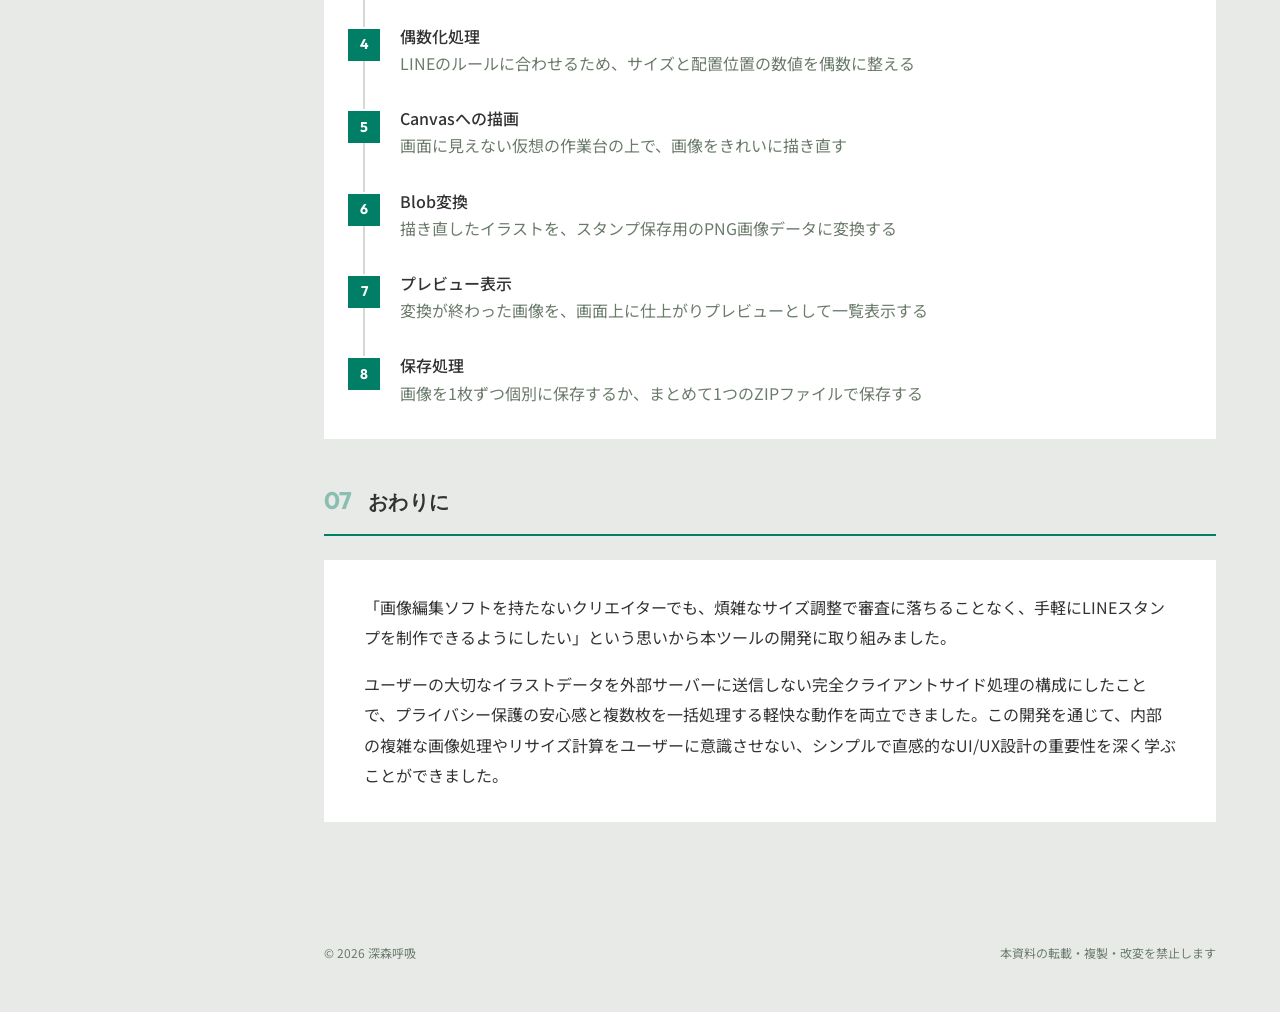
==== commit 51ced81c: "ファイル内容を更新済み" ====
--- a/spec.html
+++ b/spec.html
@@ -752,7 +752,7 @@
     <nav class="sidebar__nav">
       <div class="nav__section-label">Overview</div>
       <a class="nav__item" href="#sec-0" id="nav-0">
-        <span class="nav__item-num">00</span>Quick Summary
+        <span class="nav__item-num">00</span>基本情報
       </a>
 
       <div class="nav__section-label">Requirements</div>
@@ -778,8 +778,10 @@
       <a class="nav__item" href="#sec-6" id="nav-6">
         <span class="nav__item-num">06</span>処理フロー
       </a>
+
+      <div class="nav__section-label">Conclusion</div>
       <a class="nav__item" href="#sec-7" id="nav-7">
-        <span class="nav__item-num">07</span>今後の改善案
+        <span class="nav__item-num">07</span>おわりに
       </a>
     </nav>
   </aside>
@@ -821,7 +823,7 @@
       <section class="spec-section" id="sec-0" aria-labelledby="title-0">
         <div class="section-header">
           <span class="section-num">00</span>
-          <h2 class="section-title" id="title-0">Quick Summary</h2>
+          <h2 class="section-title" id="title-0">基本情報</h2>
         </div>
 
         <div class="app-card">
@@ -979,20 +981,20 @@
             </div>
           </div>
 
-            <div class="spec-block spec-block--premise">
-              <div class="spec-block__label">アプリの動作ルール</div>
-              <ul>
-                <li>外部のプログラム部品はインターネット経由で読み込む</li>
-                <li>事前の変換作業や特別な開発用ツールは使わず、ブラウザでそのまま動く仕組みにしている</li>
-              </ul>
-            </div>
-            <div class="spec-block spec-block--constraint" style="margin-top: 24px;">
-              <div class="spec-block__label">ご利用時の注意点</div>
-              <ul>
-                <li>セキュリティ上の制限（CORS）があるため、インターネット上の画像URLから直接読み込むことはできない</li>
-                <li>大量の画像を一度に読み込ませた場合、端末のメモリ制限による動作低下に注意する必要がある（40枚までは検証済み）</li>
-              </ul>
-            </div>
+          <div class="spec-block spec-block--premise">
+            <div class="spec-block__label">アプリの動作ルール</div>
+            <ul>
+              <li>外部のプログラム部品はインターネット経由で読み込む</li>
+              <li>事前の変換作業や特別な開発用ツールは使わず、ブラウザでそのまま動く仕組みにしている</li>
+            </ul>
+          </div>
+          <div class="spec-block spec-block--constraint">
+            <div class="spec-block__label">ご利用時の注意点</div>
+            <ul>
+              <li>セキュリティ上の制限（CORS）があるため、インターネット上の画像URLから直接読み込むことはできない</li>
+              <li>大量の画像を一度に読み込ませた場合、端末のメモリ制限による動作低下に注意する必要がある（40枚までは検証済み）</li>
+            </ul>
+          </div>
         </div>
       </section>
 
@@ -1314,38 +1316,13 @@
       <section class="spec-section" id="sec-7" aria-labelledby="title-7">
         <div class="section-header">
           <span class="section-num">07</span>
-          <h2 class="section-title" id="title-7">今後の改善案</h2>
+          <h2 class="section-title" id="title-7">おわりに</h2>
         </div>
         <div class="section-body">
-
-          <div class="accordion is-open" id="acc-7-1">
-            <button class="accordion__trigger" aria-expanded="true" aria-controls="body-7-1">
-              <div class="accordion__trigger-left">
-                <span class="accordion__tag accordion__tag--future">将来</span>
-                <span class="accordion__title">余白サイズの調整スライダー機能</span>
-              </div>
-              <svg class="accordion__icon" viewBox="0 0 24 24" fill="none" stroke="currentColor" stroke-width="2"><polyline points="6 9 12 15 18 9"/></svg>
-            </button>
-            <div class="accordion__body" id="body-7-1">
-              <p>LINEスタンプの規定（10px以上）は満たしつつ、余白をもっと広く取って、キャラクターをあえて小さく可愛く見せたいクリエイター向けに、スライダーで余白サイズを自由に変更できる調整機能の追加を検討しています。</p>
-            </div>
-          </div>
-
-          <div class="accordion" id="acc-7-2">
-            <button class="accordion__trigger" aria-expanded="false" aria-controls="body-7-2">
-              <div class="accordion__trigger-left">
-                <span class="accordion__tag accordion__tag--future">将来</span>
-                <span class="accordion__title">画像容量（ファイルサイズ）のリアルタイム警告表示</span>
-              </div>
-              <svg class="accordion__icon" viewBox="0 0 24 24" fill="none" stroke="currentColor" stroke-width="2"><polyline points="6 9 12 15 18 9"/></svg>
-            </button>
-            <div class="accordion__body" id="body-7-2">
-              <p>LINEスタンプの「1枚あたり1MB以下」という容量制限に対応し、プレビュー時に画像容量を自動算出して画面に表示し、1MBを超えている場合は「容量オーバーです」と警告する機能の追加を考えています。</p>
-            </div>
-          </div>
-
-
-
+          <div style="background: var(--color-base); padding: 32px 40px; font-size: 16px; line-height: 1.9;">
+            <p style="margin-bottom: 16px;">「画像編集ソフトを持たないクリエイターでも、煩雑なサイズ調整で審査に落ちることなく、手軽にLINEスタンプを制作できるようにしたい」という思いから本ツールの開発に取り組みました。</p>
+            <p>ユーザーの大切なイラストデータを外部サーバーに送信しない完全クライアントサイド処理の構成にしたことで、プライバシー保護の安心感と複数枚を一括処理する軽快な動作を両立できました。この開発を通じて、内部の複雑な画像処理やリサイズ計算をユーザーに意識させない、シンプルで直感的なUI/UX設計の重要性を深く学ぶことができました。</p>
+          </div>
         </div>
       </section>
 
@@ -1388,21 +1365,41 @@
   // ======================================================
   // SIDEBAR ACTIVE HIGHLIGHT
   // ======================================================
-  const sections = document.querySelectorAll('.spec-section[id]');
+  const sections = Array.from(document.querySelectorAll('.spec-section[id]'));
   const navItems = document.querySelectorAll('.nav__item[id]');
 
-  const observer = new IntersectionObserver(entries => {
-    entries.forEach(entry => {
-      if (entry.isIntersecting) {
-        const id = entry.target.id.replace('sec-', '');
-        navItems.forEach(item => item.classList.remove('is-active'));
-        const active = document.getElementById('nav-' + id);
-        if (active) active.classList.add('is-active');
+  function updateActiveSection() {
+    let currentId = '';
+    const scrollY = window.scrollY;
+    const windowHeight = window.innerHeight;
+    const docHeight = document.documentElement.scrollHeight;
+
+    // ページの一番下にいる場合は強制的に最後のセクションをアクティブにする
+    if (scrollY + windowHeight >= docHeight - 5) {
+      if (sections.length > 0) {
+        currentId = sections[sections.length - 1].id.replace('sec-', '');
       }
-    });
-  }, { rootMargin: '-20% 0px -70% 0px' });
-
-  sections.forEach(s => observer.observe(s));
+    } else {
+      // 画面上部から少し下の位置（オフセット）を基準に現在のセクションを判定
+      const offset = 150;
+      for (const section of sections) {
+        if (section.offsetTop - offset <= scrollY) {
+          currentId = section.id.replace('sec-', '');
+        } else {
+          break; // 以降のセクションはまだ到達していない
+        }
+      }
+    }
+
+    if (currentId) {
+      navItems.forEach(item => item.classList.remove('is-active'));
+      const active = document.getElementById('nav-' + currentId);
+      if (active) active.classList.add('is-active');
+    }
+  }
+
+  window.addEventListener('scroll', updateActiveSection);
+  updateActiveSection(); // 初期表示時
 
   // ======================================================
   // MOBILE UI CONTROL
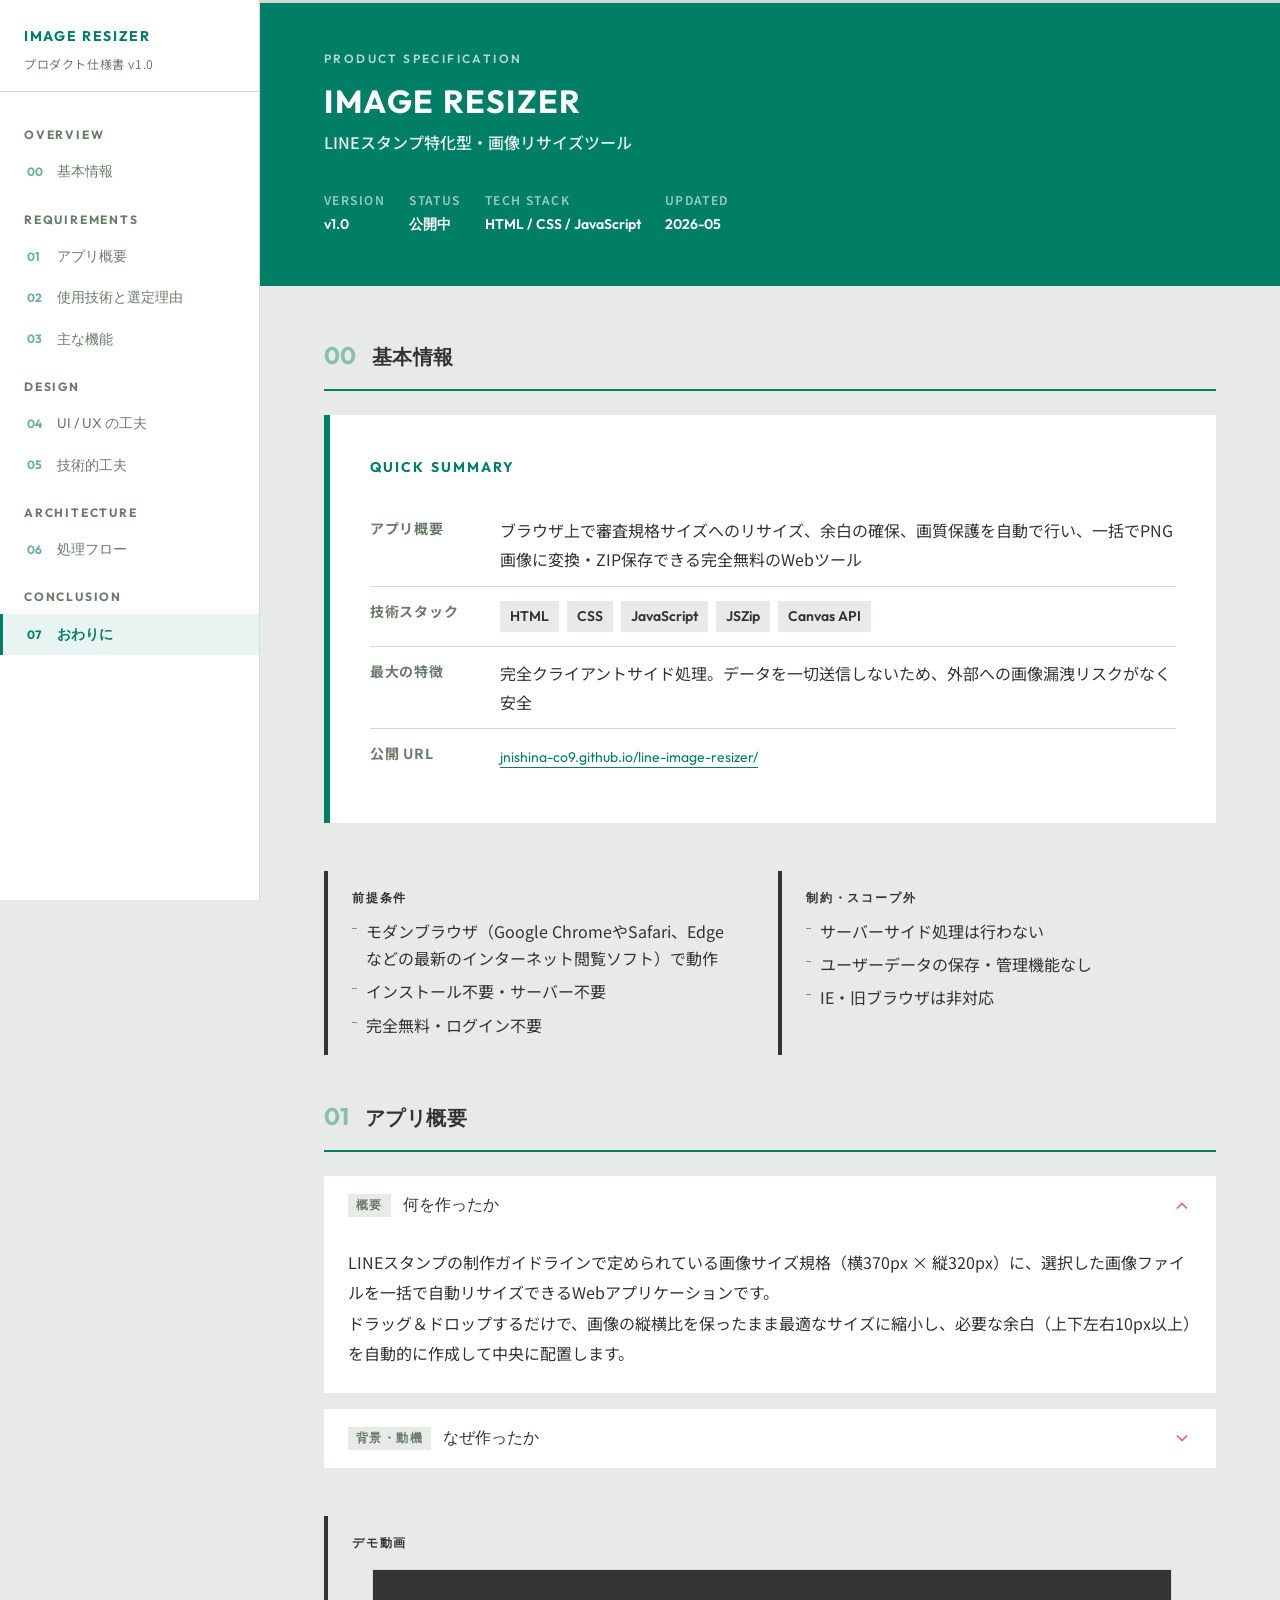
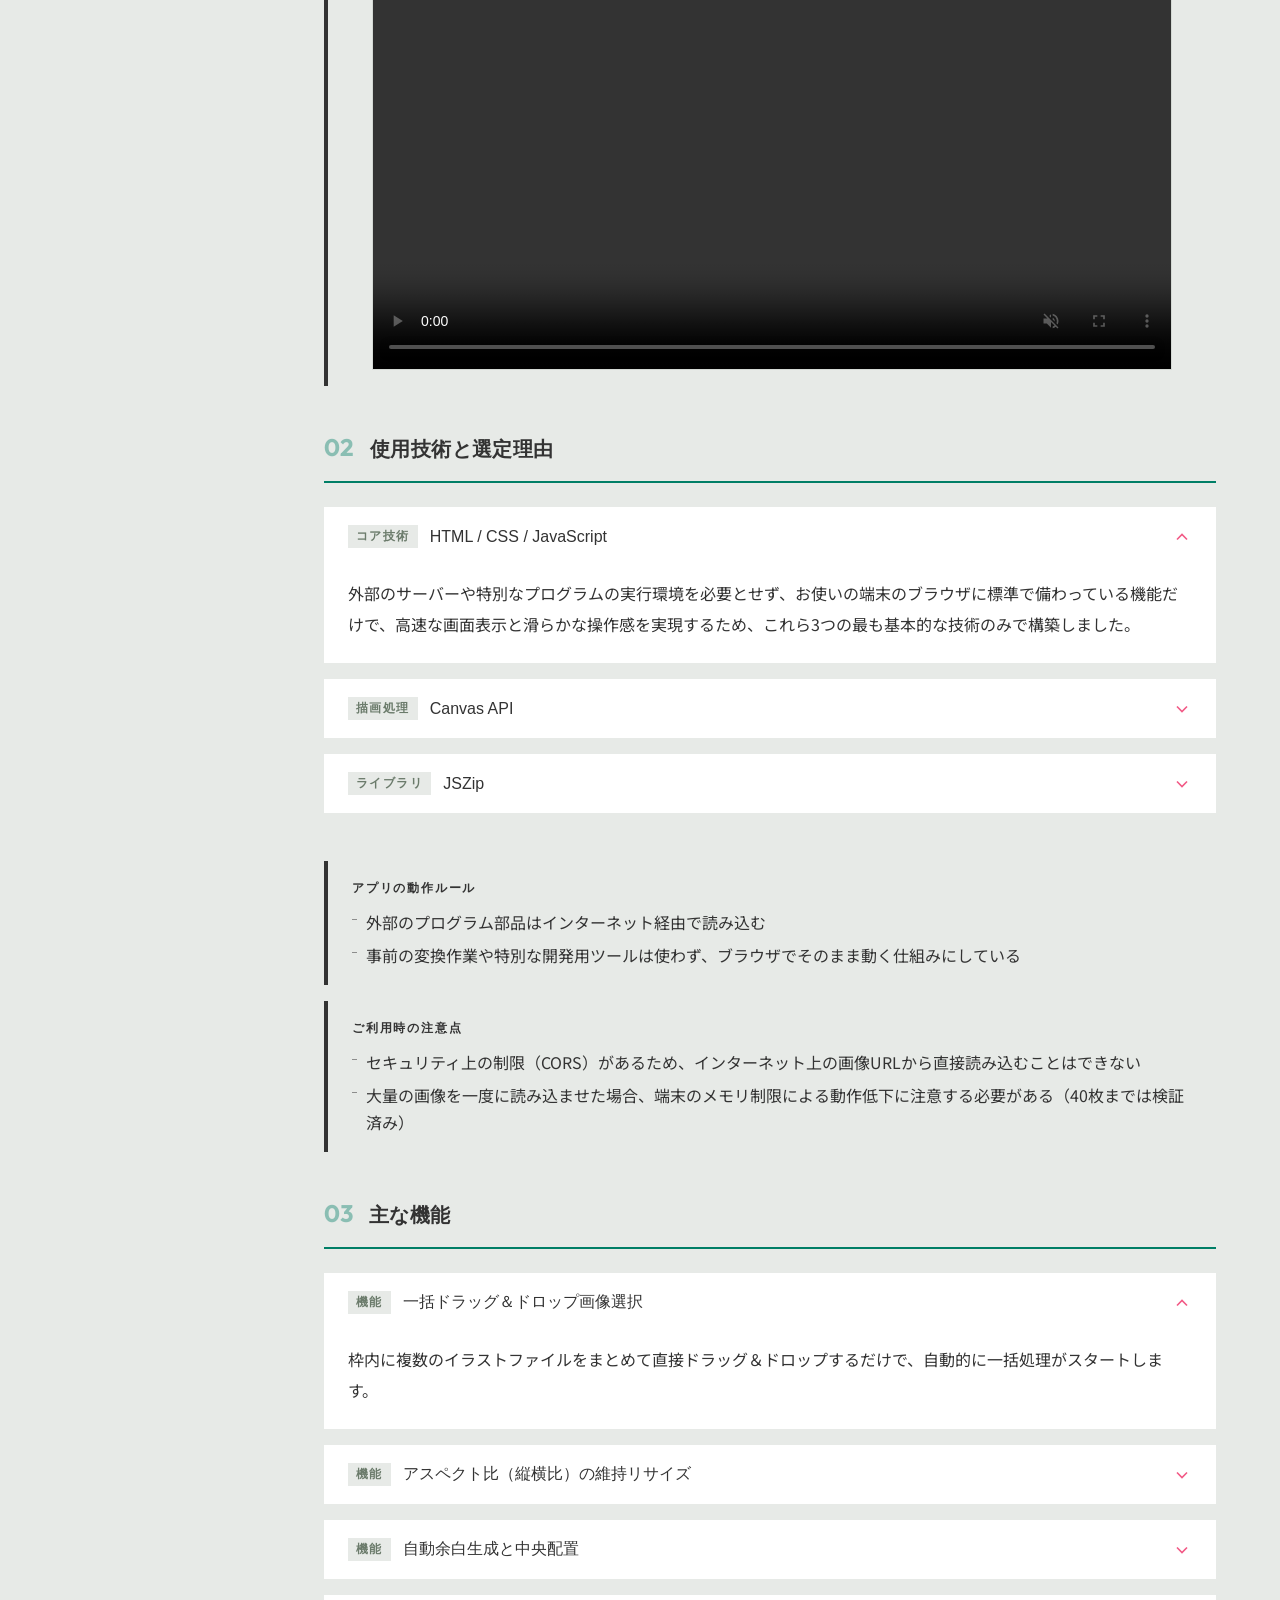
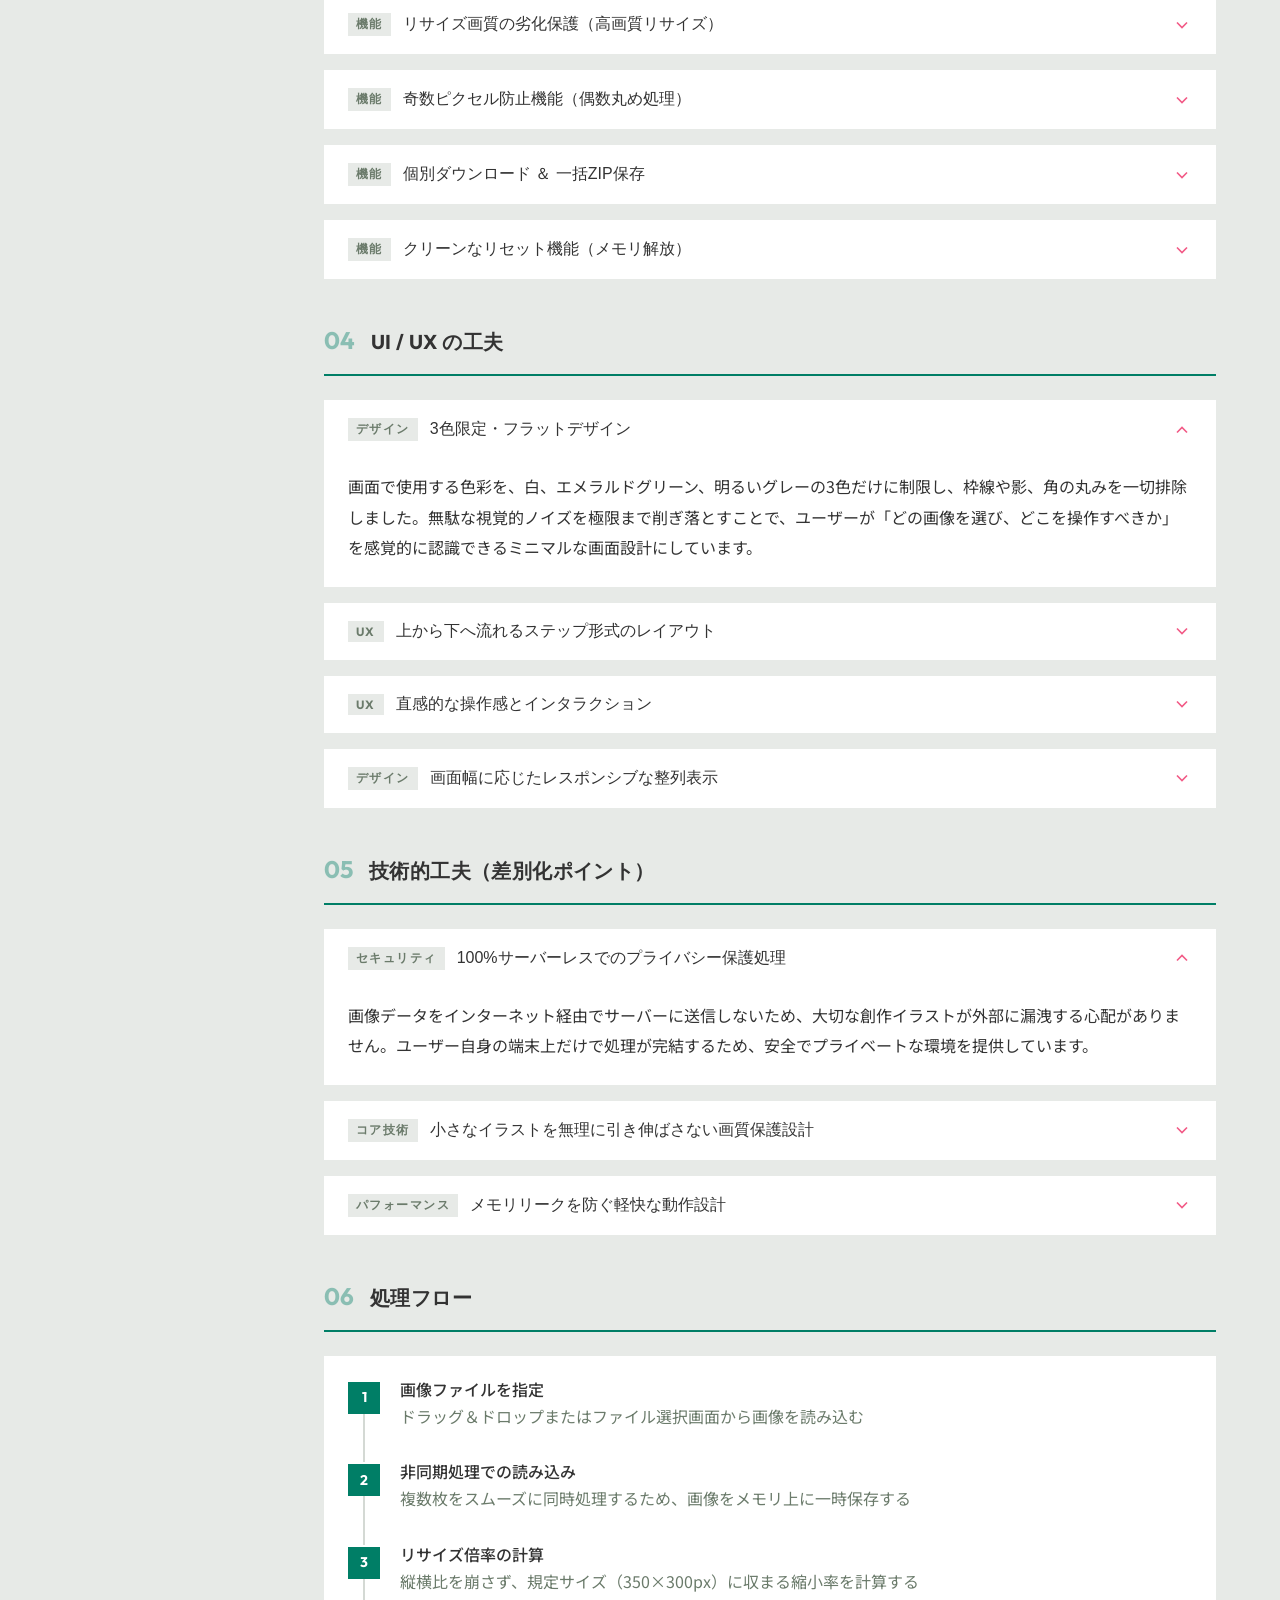
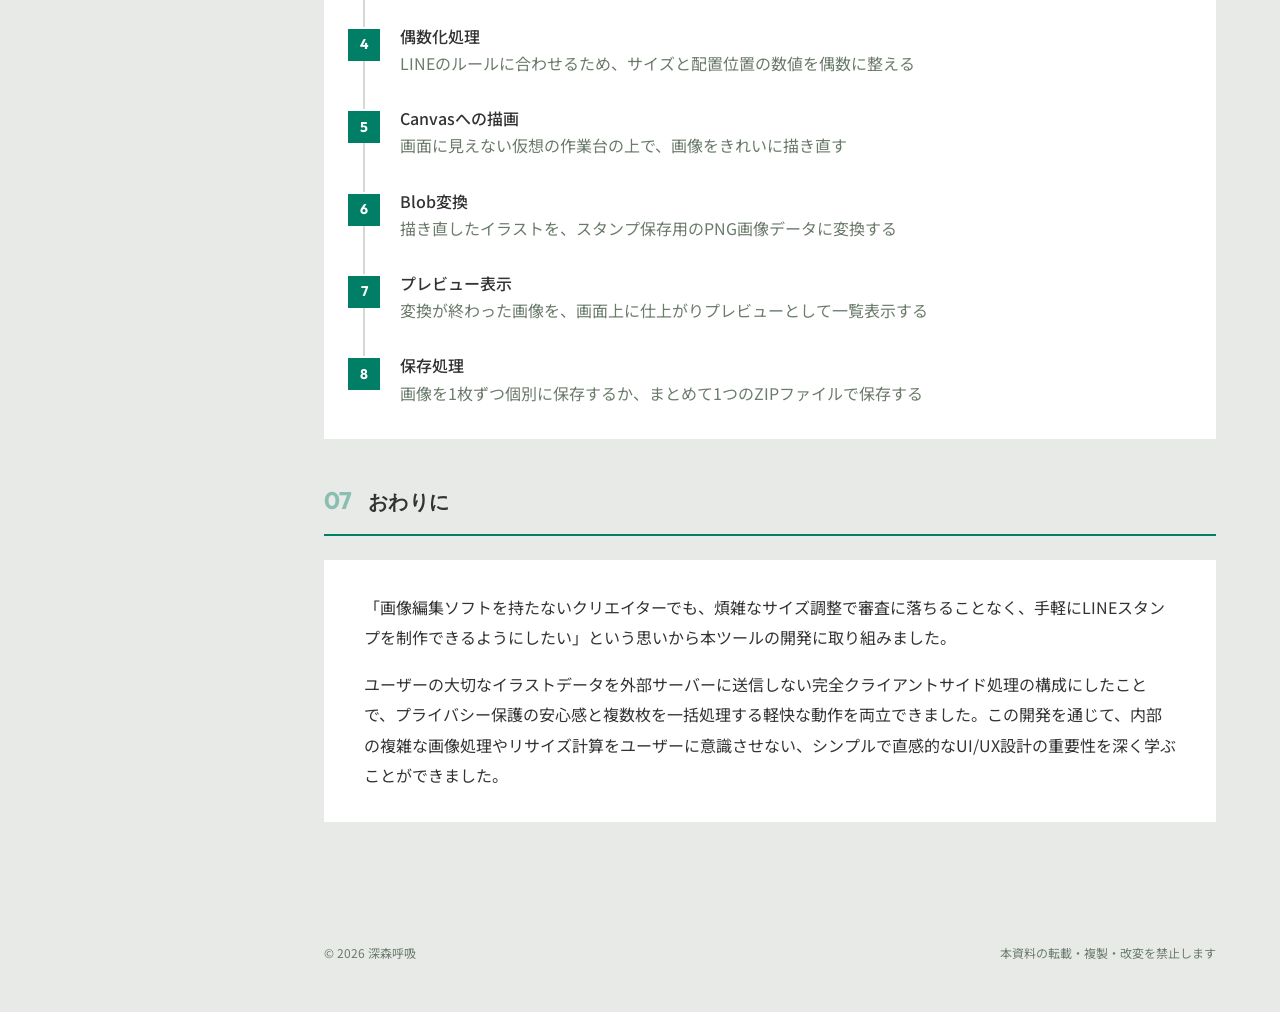
==== commit 27412037: "ファイル内容を更新済み" ====
--- a/spec.html
+++ b/spec.html
@@ -1155,12 +1155,12 @@
             <button class="accordion__trigger" aria-expanded="false" aria-controls="body-4-4">
               <div class="accordion__trigger-left">
                 <span class="accordion__tag accordion__tag--design">デザイン</span>
-                <span class="accordion__title">LINEスタンプの制作単位に合わせた「8枚単位」の整列表示</span>
+                <span class="accordion__title">画面幅に応じたレスポンシブな整列表示</span>
               </div>
               <svg class="accordion__icon" viewBox="0 0 24 24" fill="none" stroke="currentColor" stroke-width="2"><polyline points="6 9 12 15 18 9"/></svg>
             </button>
             <div class="accordion__body" id="body-4-4">
-              <p>画像を選択した際のサムネイル一覧では、1行に最大8枚並ぶように表示幅を制限しました。LINEスタンプの申請・販売単位（8枚、16枚、24枚、32枚、40枚）に合わせて自動的に改行されるため、何セット分の画像をアップロードしたかを直感的に確認できるよう配慮しています。</p>
+              <p>画像を選択した際のサムネイル一覧は、画面幅に応じて自動的に折り返されるレスポンシブ設計を採用しています（参考値：デスクトップ約12枚、タブレット約9枚、モバイル約7枚）。アップロードした画像の全体量をひと目で把握できるよう配慮しています。</p>
             </div>
           </div>
         </div>
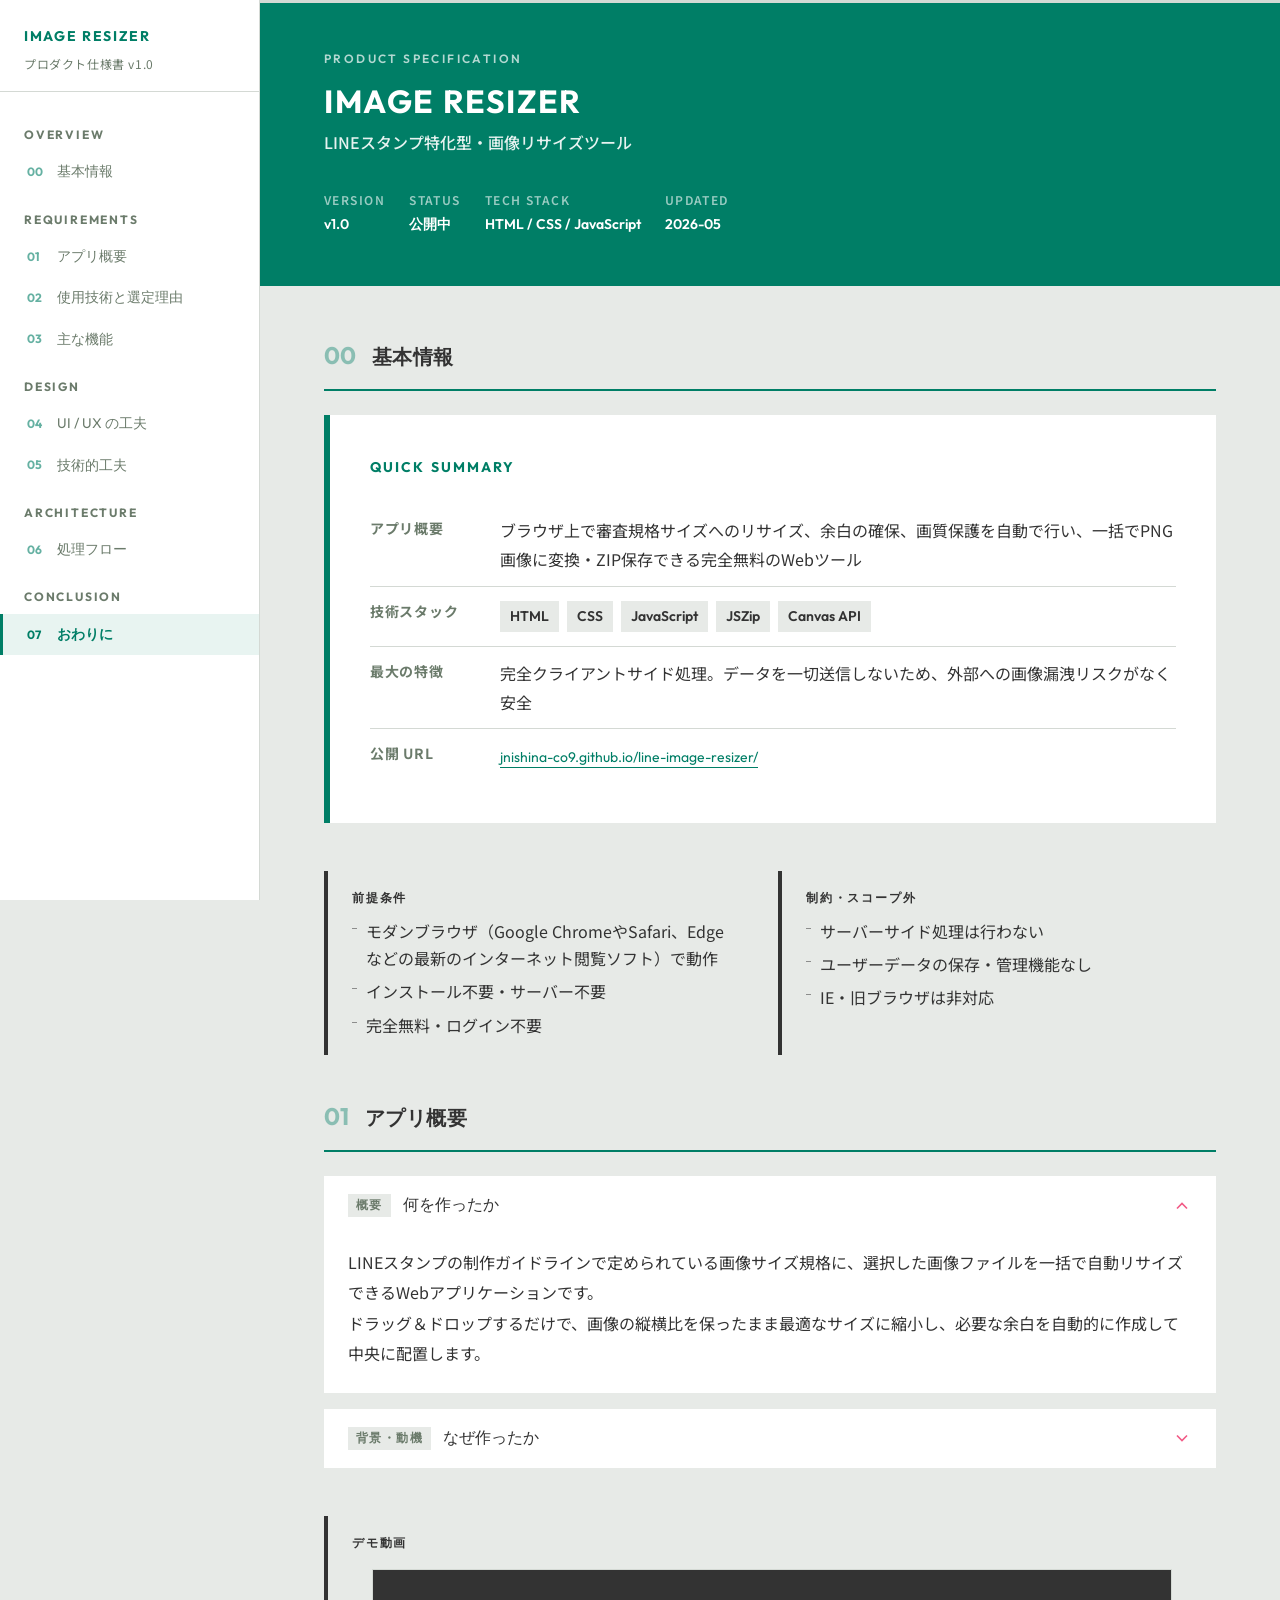
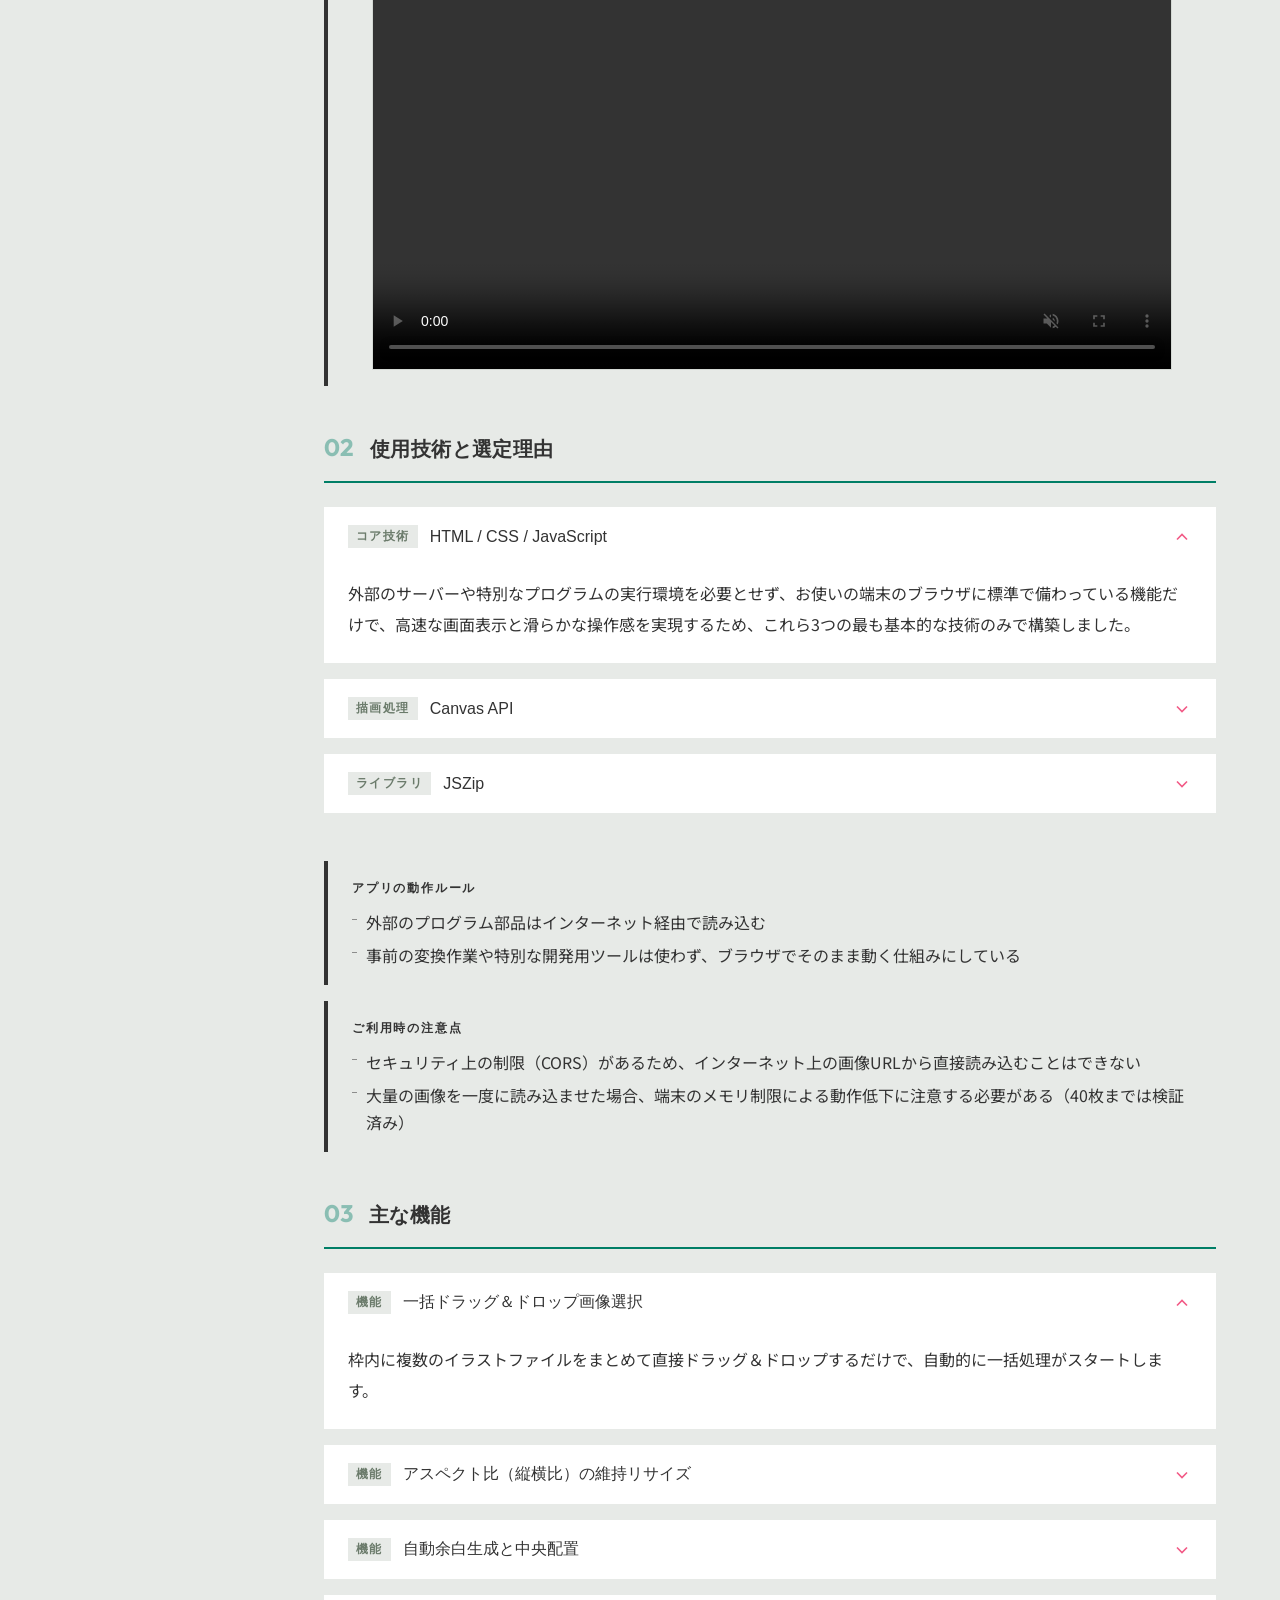
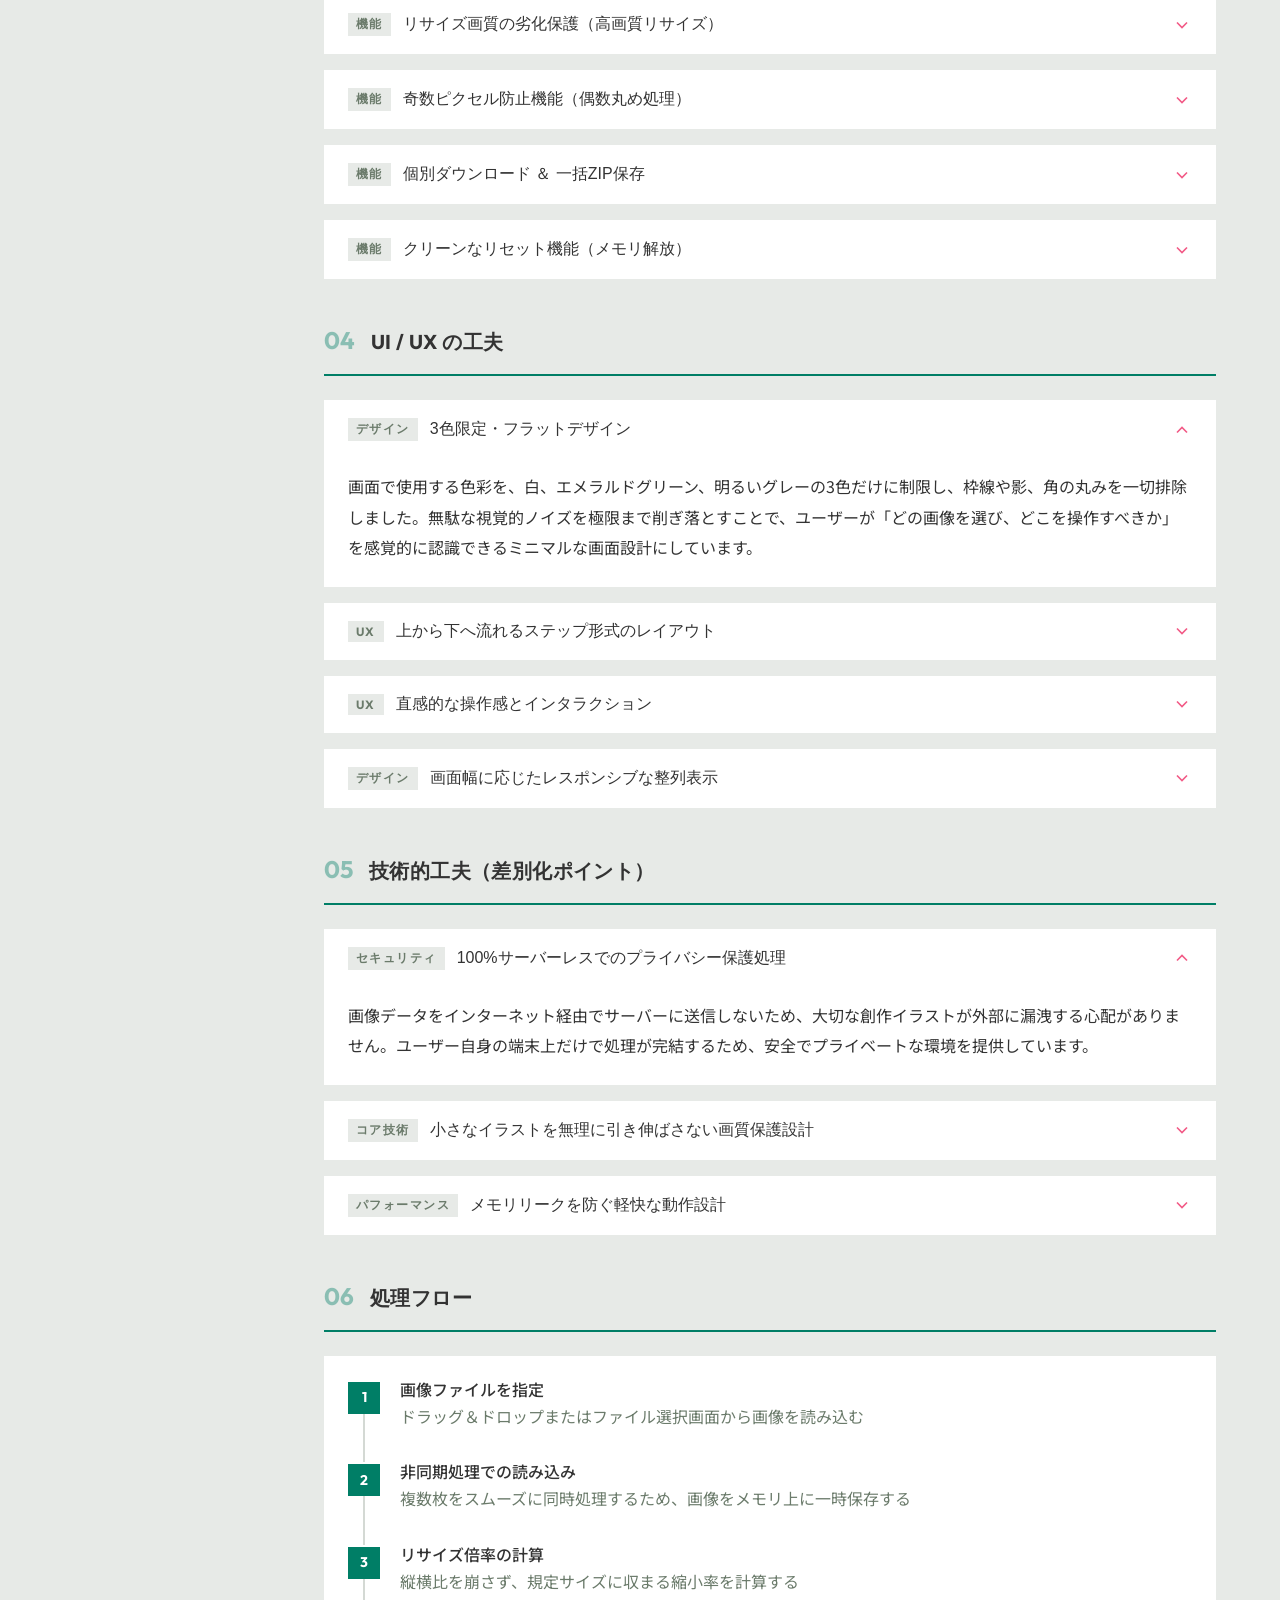
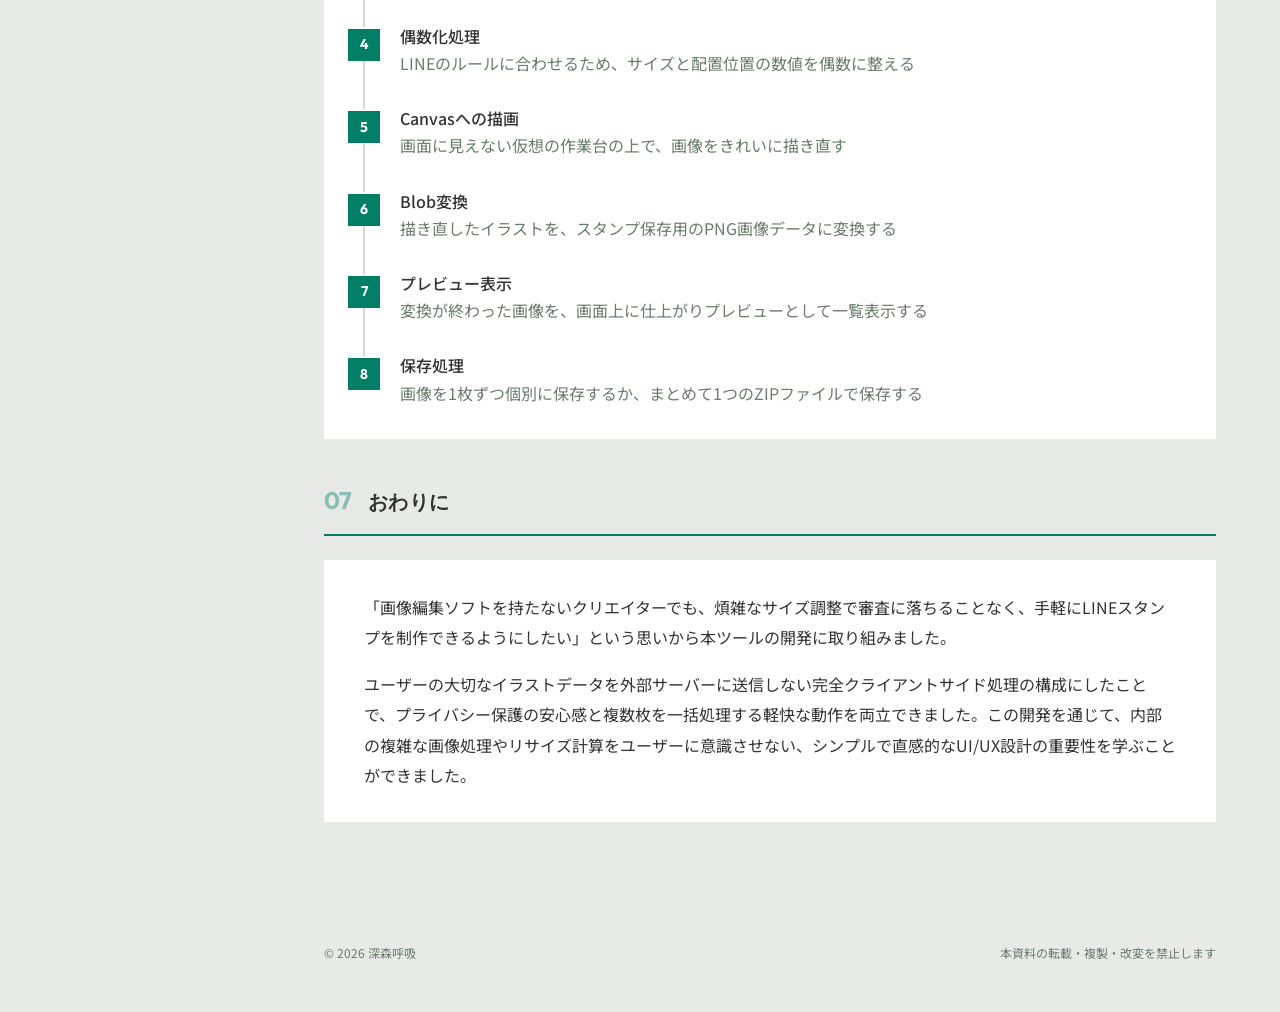
==== commit 0f252c98: "ファイル内容を更新済み、ファビコンを追加済み" ====
--- a/spec.html
+++ b/spec.html
@@ -3,7 +3,9 @@
 <head>
 <meta charset="UTF-8">
 <meta name="viewport" content="width=device-width, initial-scale=1.0">
-<title>IMAGE RESIZER — プロダクト仕様書</title>
+<link rel="icon" href="favicon.png" type="image/png">
+<link rel="apple-touch-icon" href="apple-touch-icon.png">
+<title>仕様書 | IMAGE RESIZER</title>
 <link rel="preconnect" href="https://fonts.googleapis.com">
 <link rel="preconnect" href="https://fonts.gstatic.com" crossorigin>
 <link href="https://fonts.googleapis.com/css2?family=Noto+Sans+JP:wght@400;500;700&family=Outfit:wght@400;600;700&display=swap" rel="stylesheet">
@@ -900,8 +902,8 @@
               <svg class="accordion__icon" viewBox="0 0 24 24" fill="none" stroke="currentColor" stroke-width="2"><polyline points="6 9 12 15 18 9"/></svg>
             </button>
             <div class="accordion__body" id="body-1-1">
-              <p>LINEスタンプの制作ガイドラインで定められている画像サイズ規格（横370px × 縦320px）に、選択した画像ファイルを一括で自動リサイズできるWebアプリケーションです。<br>
-              ドラッグ＆ドロップするだけで、画像の縦横比を保ったまま最適なサイズに縮小し、必要な余白（上下左右10px以上）を自動的に作成して中央に配置します。</p>
+              <p>LINEスタンプの制作ガイドラインで定められている画像サイズ規格に、選択した画像ファイルを一括で自動リサイズできるWebアプリケーションです。<br>
+              ドラッグ＆ドロップするだけで、画像の縦横比を保ったまま最適なサイズに縮小し、必要な余白を自動的に作成して中央に配置します。</p>
             </div>
           </div>
 
@@ -914,8 +916,8 @@
               <svg class="accordion__icon" viewBox="0 0 24 24" fill="none" stroke="currentColor" stroke-width="2"><polyline points="6 9 12 15 18 9"/></svg>
             </button>
             <div class="accordion__body" id="body-1-2">
-              <p><strong>背景：</strong> LINEスタンプを制作・販売する際には、「サイズは横370px × 縦320pxであること」「イラストの周囲に10px以上の余白があること」「縦横のピクセル数値が偶数であること」など、非常に細かく厳しい画像規格をクリアする必要があります。</p>
-              <p><strong>課題：</strong> 専用の画像編集ソフト（PhotoshopやIllustratorなど）を持たない初心者クリエイターや、タブレット等の簡易アプリで描いている人にとって、この規格合わせは非常にハードルが高く、リジェクト（LINE事務局による審査落ち・不合格）の最も多い原因となっています。</p>
+              <p><strong>背景：</strong> LINEスタンプを制作・販売する際には、「サイズは横370px × 縦320pxであること」「イラストの周囲に10px以上の余白があること」「縦横のピクセル数値が偶数であること」など、細かい画像規格をクリアする必要があります。</p>
+              <p><strong>課題：</strong> 専用の画像編集ソフト（PhotoshopやIllustratorなど）を持たない初心者クリエイターや、タブレット等の簡易アプリで描いている人にとって、この規格合わせは非常にハードルが高く、リジェクト（LINE事務局による審査落ち・不合格）の多い原因となっています。</p>
               <p><strong>解決策：</strong> 手持ちのイラストファイルをブラウザに入れるだけで自動で審査基準を満たす形に整えてくれる、手軽で安全なツールを目指して本アプリを制作しました。</p>
             </div>
           </div>
@@ -964,7 +966,7 @@
               <svg class="accordion__icon" viewBox="0 0 24 24" fill="none" stroke="currentColor" stroke-width="2"><polyline points="6 9 12 15 18 9"/></svg>
             </button>
             <div class="accordion__body" id="body-2-2">
-              <p>ブラウザ上で直接イラストを描画したり、大きさを変更したりするためのブラウザ標準の画像加工機能です。これを使うことで、ユーザーの画像を一度外部のサーバーへ送信することなく、すべて手元のブラウザ内だけで超高速かつ安全に画像のリサイズと余白の合成が行えます。</p>
+              <p>ブラウザ上で直接イラストを描画したり、大きさを変更したりするためのブラウザ標準の画像加工機能です。これを使うことで、ユーザーの画像を一度外部のサーバーへ送信することなく、すべて手元のブラウザ内だけで高速かつ安全に画像のリサイズと余白の合成が行えます。</p>
             </div>
           </div>
 
@@ -1160,7 +1162,7 @@
               <svg class="accordion__icon" viewBox="0 0 24 24" fill="none" stroke="currentColor" stroke-width="2"><polyline points="6 9 12 15 18 9"/></svg>
             </button>
             <div class="accordion__body" id="body-4-4">
-              <p>画像を選択した際のサムネイル一覧は、画面幅に応じて自動的に折り返されるレスポンシブ設計を採用しています（参考値：デスクトップ約12枚、タブレット約9枚、モバイル約7枚）。アップロードした画像の全体量をひと目で把握できるよう配慮しています。</p>
+              <p>画像を選択した際のサムネイル一覧は、画面幅に応じて自動的に折り返されるレスポンシブ設計を採用。アップロードした画像の全体量をひと目で把握できるよう配慮しています。</p>
             </div>
           </div>
         </div>
@@ -1254,7 +1256,7 @@
             </div>
             <div class="flow-step__content">
               <div class="flow-step__title">リサイズ倍率の計算</div>
-              <div class="flow-step__desc">縦横比を崩さず、規定サイズ（350×300px）に収まる縮小率を計算する</div>
+              <div class="flow-step__desc">縦横比を崩さず、規定サイズに収まる縮小率を計算する</div>
             </div>
           </div>
           <div class="flow-step">
@@ -1321,7 +1323,7 @@
         <div class="section-body">
           <div style="background: var(--color-base); padding: 32px 40px; font-size: 16px; line-height: 1.9;">
             <p style="margin-bottom: 16px;">「画像編集ソフトを持たないクリエイターでも、煩雑なサイズ調整で審査に落ちることなく、手軽にLINEスタンプを制作できるようにしたい」という思いから本ツールの開発に取り組みました。</p>
-            <p>ユーザーの大切なイラストデータを外部サーバーに送信しない完全クライアントサイド処理の構成にしたことで、プライバシー保護の安心感と複数枚を一括処理する軽快な動作を両立できました。この開発を通じて、内部の複雑な画像処理やリサイズ計算をユーザーに意識させない、シンプルで直感的なUI/UX設計の重要性を深く学ぶことができました。</p>
+            <p>ユーザーの大切なイラストデータを外部サーバーに送信しない完全クライアントサイド処理の構成にしたことで、プライバシー保護の安心感と複数枚を一括処理する軽快な動作を両立できました。この開発を通じて、内部の複雑な画像処理やリサイズ計算をユーザーに意識させない、シンプルで直感的なUI/UX設計の重要性を学ぶことができました。</p>
           </div>
         </div>
       </section>
